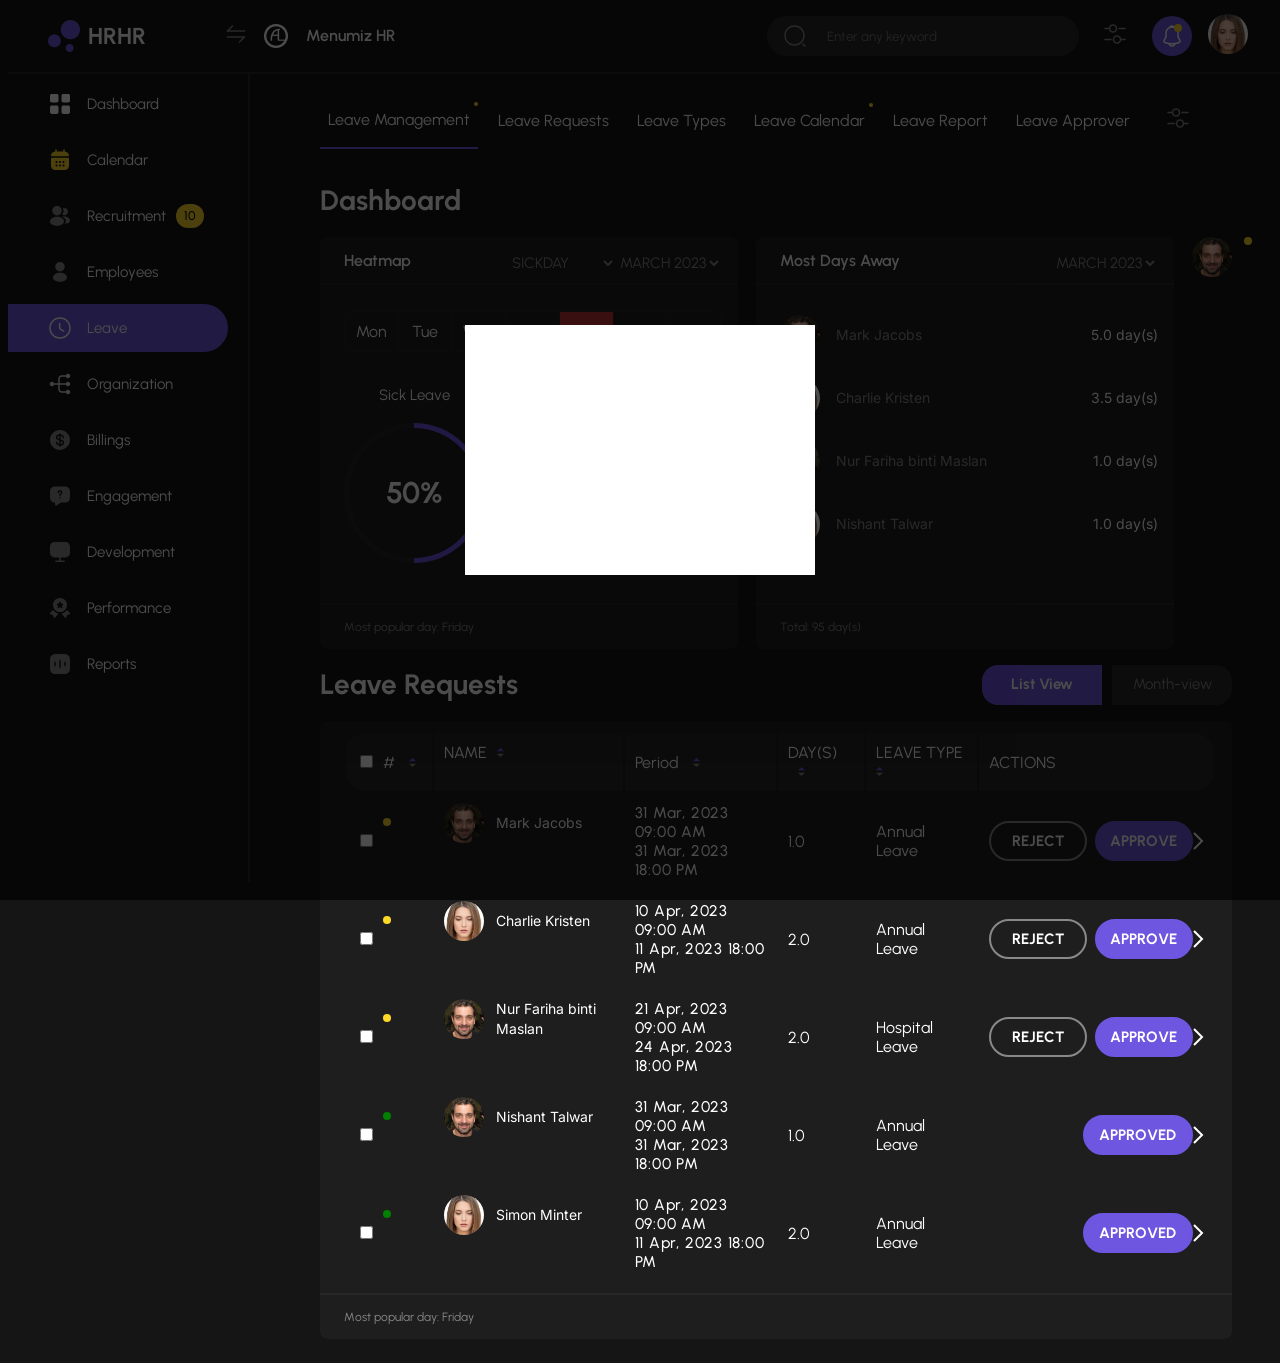
==== index.html @ 95344579 "modal overlay with content box created" ====
<!DOCTYPE html>
<html lang="en">
  <head>
    <meta charset="UTF-8" />
    <meta http-equiv="X-UA-Compatible" content="IE=edge" />
    <meta name="viewport" content="width=device-width, initial-scale=1.0" />
    <link rel="stylesheet" href="assets/css/style.css" />
    <link rel="preconnect" href="https://fonts.googleapis.com" />
    <link rel="preconnect" href="https://fonts.gstatic.com" crossorigin />
    <link
      href="https://fonts.googleapis.com/css2?family=Urbanist:ital,wght@0,100..900;1,100..900&display=swap"
      rel="stylesheet"
    />
    <link
      href="https://fonts.googleapis.com/css2?family=Inter:ital,opsz,wght@0,14..32,100..900;1,14..32,100..900&display=swap"
      rel="stylesheet"
    />
    <title>Document</title>
  </head>
  <body>
    <div class="top-bar">
      <div class="logo-wrapper">
        <div class="logo-box">
          <img src="/assets/img/Logo.png" />
          <p><strong>HRHR</strong></p>
        </div>
        <div>
          <img src="/assets/img/DrawerToggleIcon.svg" />
        </div>
      </div>
      <div class="top-bar-content">
        <div class="title-component">
          <img src="/assets/img/Union.png" />
          <p>Menumiz HR</p>
        </div>
        <div class="actions-component">
          <div class="search-bar-component">
            <img src="/assets/img/SearchNormal.svg" />
            <input type="search" placeholder="Enter any keyword" />
          </div>
          <div class="filter-icon-component">
            <img src="/assets/img/FilterIcon.png" />
          </div>
          <div class="notification-icon-component" id="notificationButton">
            <span class="unread-notification-indication-light"></span>
            <img src="/assets/img/NotificationIcon.svg" />
          </div>
          <div class="account-action-component">
            <img src="/assets/img/User1Avatar.svg" />
          </div>
        </div>
      </div>
    </div>
    <div class="page-content">
      <nav class="nav-bar">
        <ul class="nav-list">
          <li class="normal-list-item">
            <img src="/assets/img/nav-icons/DashboardIcon-Active.svg" />
            <label>Dashboard</label>
          </li>
          <li class="normal-list-item">
            <img src="/assets/img/nav-icons/CalendarIcon-Yellow.svg" />
            <label>Calendar</label>
          </li>
          <li class="normal-list-item">
            <img src="/assets/img/nav-icons/RecruitmentIcon.svg" />
            <label>Recruitment</label>
            <span class="notify-value">10</span>
          </li>
          <li class="normal-list-item">
            <img src="/assets/img/nav-icons/EmployeesIcon.svg" />
            <label>Employees</label>
          </li>
          <li class="normal-list-item leave-item">
            <img src="/assets/img/nav-icons/LeaveIcon.svg" />
            <label>Leave</label>
          </li>
          <li class="normal-list-item">
            <img src="/assets/img/nav-icons/OrganizationIcon.svg" />
            <label>Organization</label>
          </li>
          <li class="normal-list-item">
            <img src="/assets/img/nav-icons/BillingsIcon.svg" />
            <label>Billings</label>
          </li>
          <li class="normal-list-item">
            <img src="/assets/img/nav-icons/EngagementIcon.svg" />
            <label>Engagement</label>
          </li>
          <li class="normal-list-item">
            <img src="/assets/img/nav-icons/DevelopmentIcon.svg" />
            <label>Development</label>
          </li>
          <li class="normal-list-item">
            <img src="/assets/img/nav-icons/PerformanceIcon.svg" />
            <label>Performance</label>
          </li>
          <li class="normal-list-item">
            <img src="/assets/img/nav-icons/ReportsIcon.svg" />
            <label>Reports</label>
          </li>
        </ul>
      </nav>
      <main class="main-content">
        <div class="tabs-row">
          <ul class="tabs-list">
            <li class="tabs-list-item active unread">
              <label> Leave Management</label>
            </li>
            <li class="tabs-list-item">
              <label> Leave Requests</label>
            </li>
            <li class="tabs-list-item">
              <label> Leave Types</label>
            </li>
            <li class="tabs-list-item unread">
              <label> Leave Calendar</label>
            </li>
            <li class="tabs-list-item">
              <label> Leave Report</label>
            </li>
            <li class="tabs-list-item">
              <label> Leave Approver</label>
            </li>
            <li class="tabs-list-item">
              <img src="/assets/img/FilterIcon.png" />
            </li>
          </ul>
        </div>
        <div class="dashboard-component">
          <h1 class="component-title">Dashboard</h1>
          <div class="component-row">
            <div class="heatmap-component">
              <div class="header-row">
                <p class="component-title">Heatmap</p>
                <div class="drodowns-component">
                  <select>
                    <option>SICKDAY</option>
                    <option>BIRTHDAY</option>
                    <option>FAMILYFUNCTION</option>
                    <option>MATERNITY</option>
                  </select>
                  <select>
                    <option>MARCH 2023</option>
                    <option>APRIL 2023</option>
                    <option>MAY 2023</option>
                    <option>JUNE 2023</option>
                  </select>
                </div>
              </div>
              <div class="week-days-row">
                <ul class="days-list" id="daysList">
                  <li class="day-list-item">Mon</li>
                  <li class="day-list-item">Tue</li>
                  <li class="day-list-item">Wed</li>
                  <li class="day-list-item">Thu</li>
                  <li class="day-list-item active-day">Fri</li>
                  <li class="day-list-item">Sat</li>
                  <li class="day-list-item">Sun</li>
                </ul>
              </div>
              <div class="data-row">
                <div class="data-indicator-wrapper">
                  <p class="indicator-name">Sick Leave</p>
                  <div
                    class="circular-progress"
                    data-inner-circle-color="#1E1E1E"
                    data-percentage="50"
                    data-progress-color="#6E56E0"
                    data-bg-color="#272727"
                  >
                    <div class="inner-circle"></div>
                    <p class="percentage">0%</p>
                  </div>
                </div>
                <div class="data-indicator-wrapper">
                  <p class="indicator-name">Annual Leave</p>
                  <div
                    class="circular-progress"
                    data-inner-circle-color="#1E1E1E"
                    data-percentage="30"
                    data-progress-color="#6E56E0"
                    data-bg-color="#272727"
                  >
                    <div class="inner-circle"></div>
                    <p class="percentage">0%</p>
                  </div>
                </div>
                <div class="data-indicator-wrapper">
                  <p class="indicator-name">Emergency Leave</p>
                  <div
                    class="circular-progress"
                    data-inner-circle-color="#1E1E1E"
                    data-percentage="20"
                    data-progress-color="#6E56E0"
                    data-bg-color="#272727"
                  >
                    <div class="inner-circle"></div>
                    <p class="percentage">0%</p>
                  </div>
                </div>
              </div>
              <div class="component-footer">
                <p>Most popular day: Friday</p>
              </div>
            </div>
            <div class="most-day-away-component">
              <div class="header-row">
                <p class="component-title">Most Days Away</p>
                <div class="drodowns-component">
                  <select>
                    <option>MARCH 2023</option>
                    <option>APRIL 2023</option>
                    <option>MAY 2023</option>
                    <option>JUNE 2023</option>
                  </select>
                </div>
              </div>
              <div class="data-component">
                <ul class="most-day-away-list">
                  <li class="most-day-away-list-item">
                    <div class="user-name-pic">
                      <img src="/assets/img/User2Avatar.png" />
                      <p class="user-name">Mark Jacobs</p>
                    </div>
                    <p class="away-days-info">5.0 day(s)</p>
                  </li>
                  <li class="most-day-away-list-item">
                    <div class="user-name-pic">
                      <img src="/assets/img/User1Avatar.svg" />
                      <p class="user-name">Charlie Kristen</p>
                    </div>
                    <p class="away-days-info">3.5 day(s)</p>
                  </li>
                  <li class="most-day-away-list-item">
                    <div class="user-name-pic">
                      <img src="/assets/img/User3Avatar.png" />
                      <p class="user-name">Nur Fariha binti Maslan</p>
                    </div>
                    <p class="away-days-info">1.0 day(s)</p>
                  </li>
                  <li class="most-day-away-list-item">
                    <div class="user-name-pic">
                      <img src="/assets/img/User1Avatar.svg" />
                      <p class="user-name">Nishant Talwar</p>
                    </div>
                    <p class="away-days-info">1.0 day(s)</p>
                  </li>
                </ul>
              </div>
              <div class="component-footer">
                <p>Total: 95 day(s)</p>
              </div>
            </div>
            <div class="avatar-component">
              <img src="/assets/img/User2Avatar.png" />
            </div>
          </div>
        </div>
        <div class="leave-requests-component">
          <div class="component-title-row">
            <h1 class="component-title">Leave Requests</h1>
            <div class="request-view-type-buttons-component">
              <button id="listViewBtn" class="list-view active">
                List View
              </button>
              <button id="monthViewBtn" class="month-view">Month-view</button>
            </div>
          </div>
          <div class="component-row">
            <div class="heatmap-component">
              <div class="data-row">
                <table id="leaveRequestsTable" class="leave-requests-table">
                  <thead class="table-head">
                    <tr class="table-head-row">
                      <td class="table-col check-col">
                        <input type="checkbox" />#
                        <span class="sort-icon">
                          <img src="/assets/img/SortIcon.svg" />
                        </span>
                      </td>
                      <td class="table-col name-col">
                        NAME
                        <span class="sort-icon">
                          <img src="/assets/img/SortIcon.svg" />
                        </span>
                      </td>
                      <td class="table-col period-col">
                        Period
                        <span class="sort-icon">
                          <img src="/assets/img/SortIcon.svg" />
                        </span>
                      </td>
                      <td class="table-col days-col">
                        DAY(S)
                        <span class="sort-icon">
                          <img src="/assets/img/SortIcon.svg" />
                        </span>
                      </td>
                      <td class="table-col leave-col">
                        LEAVE TYPE
                        <span class="sort-icon">
                          <img src="/assets/img/SortIcon.svg" />
                        </span>
                      </td>
                      <td class="table-col actions-col">ACTIONS</td>
                    </tr>
                  </thead>
                  <tbody></tbody>
                  <tbody id="leaveRequestTableBody"></tbody>
                </table>
              </div>
              <div class="component-footer">
                <p>Most popular day: Friday</p>
              </div>
            </div>
          </div>
        </div>
        <div
          style="display: none"
          id="notificationsComponent"
          class="notifications-component"
        >
          <div class="notify-header">
            <h2>Notifications</h2>
            <div class="mark-all-box">
              <label>Mark all as read</label>
              <img src="/assets/img/CheckMark.svg" />
            </div>
          </div>
          <ul class="notifications-list">
            <li class="notifications-list-item">
              <div class="notification-user-avatar active">
                <img src="/assets/img/User2Avatar.png" />
              </div>
              <div class="notifications-content-component">
                <p class="notification-message">
                  <strong class="user-name">Mark Jacobs</strong>has applied for
                  leave and is currently awaiting approval.
                </p>

                <label class="notification-time">Today at 09:42 AM</label>
              </div>
            </li>
            <li class="notifications-list-item">
              <div class="notification-user-avatar active">
                <img src="/assets/img/User3Avatar.png" />
              </div>
              <div class="notifications-content-component">
                <p class="notification-message">
                  <strong class="user-name">Mark Jacobs</strong>has applied for
                  leave and is currently awaiting approval.
                </p>

                <label class="notification-time">Today at 09:42 AM</label>
              </div>
            </li>
            <li class="notifications-list-item">
              <div class="notification-user-avatar active">
                <img src="/assets/img/User1Avatar.svg" />
              </div>
              <div class="notifications-content-component">
                <p class="notification-message">
                  <strong class="user-name">Mark Jacobs</strong>has applied for
                  leave and is currently awaiting approval.
                </p>

                <label class="notification-time">Today at 09:42 AM</label>
              </div>
            </li>
            <li class="notifications-list-item">
              <div class="notification-user-avatar">
                <img src="/assets/img/User2Avatar.png" />
              </div>
              <div class="notifications-content-component">
                <p class="notification-message">
                  <strong class="user-name">Mark Jacobs</strong>has applied for
                  leave and is currently awaiting approval.
                </p>

                <label class="notification-time">Today at 09:42 AM</label>
              </div>
            </li>
            <li class="notifications-list-item">
              <div class="notification-user-avatar">
                <img src="/assets/img/User3Avatar.png" />
              </div>
              <div class="notifications-content-component">
                <p class="notification-message">
                  <strong class="user-name">Mark Jacobs</strong>has applied for
                  leave and is currently awaiting approval.
                </p>

                <label class="notification-time">Today at 09:42 AM</label>
              </div>
            </li>
            <li class="notifications-list-item">
              <div class="notification-user-avatar">
                <img src="/assets/img/User1Avatar.svg" />
              </div>
              <div class="notifications-content-component">
                <p class="notification-message">
                  <strong class="user-name">Mark Jacobs</strong>has applied for
                  leave and is currently awaiting approval.
                </p>

                <label class="notification-time">Today at 09:42 AM</label>
              </div>
            </li>
          </ul>
        </div>
        <div
          id="leaveDetailsComponent"
          style="display: none"
          class="leave-deatils-component"
        >
          <div class="leave-details-header">
            <h2>Leave Details</h2>
            <img id="leaveDetailCloseIcon" src="/assets/img/CloseIcon.png" />
          </div>
          <div class="user-details-card">
            <div class="user-details-component">
              <img src="/assets/img/User3Avatar.png" />
              <div class="user-info-component">
                <div class="user-info-row">
                  <label class="info-key">NAME</label>
                  <label class="info-value" id="userName"
                    >Nur Fariha binti Maslan</label
                  >
                </div>
                <div class="user-info-row">
                  <label class="info-key">LEAVE TYPE</label>
                  <label class="info-value" id="leaveType"
                    >Hospital Leave</label
                  >
                </div>
                <div class="user-info-row">
                  <label class="info-key">START DATE</label>
                  <label class="info-value" id="startDate"
                    >21 Apr, 2023 09:00 AM</label
                  >
                </div>
                <div class="user-info-row">
                  <label class="info-key">END DATE</label>
                  <label class="info-value" id="endDate"
                    >24 Apr, 2023 18:00 PM</label
                  >
                </div>
                <div class="user-info-row">
                  <label class="info-key">ATTACHMENT</label>
                  <label class="info-value attachment-value" id="attechment">
                    <img src="/assets/img/AttachmentIcon.svg" />
                    Medical Certificate
                  </label>
                </div>
                <div class="user-info-row">
                  <label class="info-key">REASON</label>
                  <label class="info-value" id="reason">Out of sorts</label>
                </div>
              </div>
            </div>
            <div class="leave-days-info-component">
              <p class="leave-start-end-date">03 March 2023 - 06 march 2023</p>
              <div class="leave-hours-and-table-controller-row">
                <p class="total-hours-text">TOTAL HOURS: 16</p>
                <span
                  class="table-visibility-controller"
                  id="toggleTableButton"
                >
                  <label id="toggleTableLabel" class="toggle-table-label"
                    >Expand</label
                  >
                  <img src="/assets/img/DownIcon.svg" />
                </span>
              </div>
            </div>
            <div
              id="leaveDaysTableComponent"
              class="leave-days-table-component"
              style="max-height: 100px"
            >
              <table class="leave-days-table">
                <thead>
                  <tr class="table-head">
                    <td class="first-col">
                      <label>Start Date</label>
                      <img src="/assets/img/SortIcon.svg" />
                    </td>
                    <td>
                      <label>DAY(S)</label>
                    </td>
                    <td class="last-col">
                      <label>HOURS</label>
                    </td>
                  </tr>
                </thead>
                <tbody>
                  <tr class="table-body-row">
                    <td>
                      <label>21 Apr 2023</label>
                    </td>
                    <td>
                      <label>Friday</label>
                    </td>
                    <td>
                      <label>8</label>
                    </td>
                  </tr>
                  <tr class="table-off-days-body-row">
                    <td>
                      <label>21 Apr 2023</label>
                    </td>
                    <td>
                      <label>Friday</label>
                    </td>
                    <td>
                      <label>8</label>
                    </td>
                  </tr>
                  <tr class="table-off-days-body-row">
                    <td>
                      <label>21 Apr 2023</label>
                    </td>
                    <td>
                      <label>Friday</label>
                    </td>
                    <td>
                      <label>8</label>
                    </td>
                  </tr>
                  <tr class="table-body-row">
                    <td>
                      <label>21 Apr 2023</label>
                    </td>
                    <td>
                      <label>Friday</label>
                    </td>
                    <td>
                      <label>8</label>
                    </td>
                  </tr>
                </tbody>
              </table>
            </div>
          </div>
          <div class="approval-level-header">
            <h2>Approval Level</h2>
          </div>
          <div class="approval-level-card">
            <div class="approval-level-1-row">
              <span class="approval-indicator approval-pending"></span>
              <img src="/assets/img/User1Avatar.svg" class="approver-avatar" />
              <div class="approver-info-component">
                <div class="approver-info-row">
                  <label class="approver-info-key">NAME</label>
                  <label class="approver-info-value">Simon Minter</label>
                </div>
                <div class="approver-info-row">
                  <label class="approver-info-key">DESIGNATION</label>
                  <label class="approver-info-value">Human Resources</label>
                </div>
                <div class="approver-info-row">
                  <label class="approver-info-key">STATUS</label>
                  <label class="approver-info-value pending">
                    Pending Approvel
                  </label>
                </div>
              </div>
              <span class="timeline-connect-line"></span>
            </div>
            <div class="approval-level-2-row">
              <span class="approval-indicator approval-pending"></span>
              <img src="/assets/img/User2Avatar.png" class="approver-avatar" />
              <div class="approver-info-component">
                <div class="approver-info-row">
                  <label class="approver-info-key">NAME</label>
                  <label class="approver-info-value">Simon Minter</label>
                </div>
                <div class="approver-info-row">
                  <label class="approver-info-key">DESIGNATION</label>
                  <label class="approver-info-value">Human Resources</label>
                </div>
                <div class="approver-info-row">
                  <label class="approver-info-key">STATUS</label>
                  <label class="approver-info-value pending">
                    Pending Approvel
                  </label>
                </div>
              </div>
              <span class="timeline-connect-line"></span>
            </div>
            <div class="approval-level-3-row">
              <span class="approval-indicator approval-approved"></span>
              <img src="/assets/img/User3Avatar.png" class="approver-avatar" />
              <div class="approver-info-component">
                <div class="approver-info-row">
                  <label class="approver-info-key">NAME</label>
                  <label class="approver-info-value">Simon Minter</label>
                </div>
                <div class="approver-info-row">
                  <label class="approver-info-key">DESIGNATION</label>
                  <label class="approver-info-value">Human Resources</label>
                </div>
                <div class="approver-info-row">
                  <label class="approver-info-key">STATUS</label>
                  <label class="approver-info-value">
                    03 Mar 2023, 17:30 AM
                  </label>
                </div>
              </div>
            </div>
          </div>
          <div class="approval-level-header">
            <h2>Comments</h2>
          </div>
          <div class="comments-box-card">
            <textarea rows="5" class="comments-box"></textarea>
          </div>
          <div class="leave-request-actions-row">
            <botton class="action-button reject" id="rejectLeaveRequest"
              >REJECT</botton
            >
            <botton class="action-button approve" id="approveLeaveRequest"
              >APPROVE</botton
            >
          </div>
        </div>
      </main>
    </div>
    <div
      id="approveToastNotification"
      style="display: none"
      class="approve-toast-notification"
    >
      <div class="notification-header">
        <div class="progress-bar">
          <div class="progress"></div>
        </div>
        <div class="toast-title">
          <p>Notification</p>
          <span id="closeNotification" class="close-notification-span">
            <label>Just Now</label>
            <img id="closeNotification" src="/assets/img/CloseIcon.png" />
          </span>
        </div>
      </div>
      <div class="notification-body">
        <p class="notification-message" id="notificationMessage"></p>
      </div>
    </div>
    <div class="modal-overlay">
      <div class="modal-content"></div>
    </div>
    <script type="text/javascript" src="/assets/js/main.js"></script>
  </body>
</html>
---- assets/css/style.css ----
* {
  font-family: "Urbanist", sans-serif;
  font-optical-sizing: auto;
}

/*--------------------------------------------Topbar--------------------------------------------*/
body {
  background-color: #151515;
}

.top-bar {
  top: 0;
  display: flex;
  color: #fff;
  padding: 0 40px;
  border-bottom: solid 2px #272727;
  background-color: #151515;
  z-index: 1;
  position: fixed;
  width: calc(100% - 80px);
  top: 0;
}
.top-bar .logo-wrapper {
  padding: 20px 16px 20px 0;
  width: 200px;
  display: flex;
  align-items: center;
  justify-content: space-between;
}
.top-bar .logo-wrapper .logo-box {
  display: flex;
  align-items: center;
}
.top-bar .logo-wrapper .logo-box p {
  font-size: 23px;
  font-weight: 900;
  margin-left: 8px;
  margin-bottom: 0;
  margin-top: 0;
}
.top-bar .top-bar-content {
  display: flex;
  justify-content: space-between;
  align-items: center;
  flex: 1;
}
.top-bar .top-bar-content .title-component {
  display: flex;
  align-items: center;
}
.top-bar .top-bar-content .title-component img {
  margin-right: 18px;
}
.top-bar .top-bar-content .title-component p {
  color: #FFF;
  font-family: Urbanist;
  font-size: 16px;
  font-style: normal;
  font-weight: 600;
  line-height: 140%;
}
.top-bar .top-bar-content .actions-component {
  display: flex;
  align-items: center;
}
.top-bar .top-bar-content .actions-component .search-bar-component {
  display: flex;
  align-items: center;
  background: #272727;
  border-radius: 28px;
  padding: 8px 16px;
  width: 280px;
}
.top-bar .top-bar-content .actions-component .search-bar-component input[type=search] {
  background: transparent;
  border: none;
  margin-left: 18px;
  width: 100%;
}
.top-bar .top-bar-content .actions-component .search-bar-component input[type=search]:focus {
  outline: none;
}
.top-bar .top-bar-content .actions-component .filter-icon-component {
  margin: 0 16px;
}
.top-bar .top-bar-content .actions-component .notification-icon-component {
  cursor: pointer;
  background: #6E56E0;
  width: 40px;
  height: 40px;
  border-radius: 50%;
  display: flex;
  justify-content: center;
  align-items: center;
  position: relative;
}
.top-bar .top-bar-content .actions-component .notification-icon-component img {
  width: 24px;
  height: 24px;
  background: #6E56E0;
}
.top-bar .top-bar-content .actions-component .notification-icon-component .unread-notification-indication-light {
  width: 8px;
  height: 8px;
  border-radius: 50%;
  background-color: #FFD928;
  position: absolute;
  top: 8px;
  right: 10px;
}
.top-bar .top-bar-content .actions-component .account-action-component {
  margin: 0 0 0 16px;
}

.page-content {
  display: flex;
}
.page-content .nav-bar {
  width: 240px;
  border-right: solid 2px #272727;
  min-height: calc(100vh - 89.52px);
  position: fixed;
  top: 72px;
}
.page-content .nav-bar .nav-list {
  list-style: none;
  color: #fff;
  padding: 0;
  margin-top: 0;
  padding-right: 40px;
}
.page-content .nav-bar .nav-list .normal-list-item {
  padding: 12px 0 12px 40px;
  display: flex;
  align-items: center;
  width: 180px;
  margin-top: 8px;
}
.page-content .nav-bar .nav-list .normal-list-item label {
  font-family: Urbanist;
  font-size: 15px;
  font-style: normal;
  font-weight: 400;
  line-height: 100%; /* 15px */
  margin-left: 15px;
}
.page-content .nav-bar .nav-list .normal-list-item .notify-value {
  margin-left: 10px;
  background: #FFD928;
  color: #000000;
  font-family: Urbanist;
  font-size: 12.616px;
  font-style: normal;
  font-weight: 500;
  line-height: 100%;
  width: 28px;
  height: 24px;
  border-radius: 29px;
  display: flex;
  justify-content: center;
  align-items: center;
}
.page-content .nav-bar .nav-list .leave-item {
  background-color: #6E56E0 !important;
  border-top-right-radius: 40px;
  border-bottom-right-radius: 40px;
}
.page-content .nav-bar .nav-list .leave-item img, .page-content .nav-bar .nav-list .leave-item label {
  background-color: #6E56E0 !important;
}
.page-content .main-content {
  padding: 16px 40px;
  color: #fff;
  position: relative;
  width: calc(100vw - 272px);
  margin-left: 272px;
}
.page-content .main-content .tabs-row {
  display: flex;
  align-items: center;
  top: 74px;
  position: fixed;
  background: #151515;
  width: calc(100% - 342px);
  z-index: 1;
}
.page-content .main-content .tabs-row .tabs-list {
  display: flex;
  align-items: center;
  list-style: none;
  padding: 0px;
}
.page-content .main-content .tabs-row .tabs-list .tabs-list-item {
  margin-right: 12px;
  padding: 8px 8px 18px 8px;
  position: relative;
}
.page-content .main-content .tabs-row .tabs-list .unread::after {
  content: "";
  width: 4px;
  height: 4px;
  border-radius: 50%;
  background-color: #FFD928;
  position: absolute;
  top: 0px;
  right: 0px;
}
.page-content .main-content .tabs-row .tabs-list .active {
  border-bottom: solid 2px #6E56E0 !important;
}
.page-content .main-content .dashboard-component {
  display: flex;
  flex-direction: column;
  margin-top: 140px;
}
.page-content .main-content .dashboard-component .component-title {
  color: #FFF;
  font-family: Urbanist;
  font-size: 28px;
  font-style: normal;
  font-weight: 700;
  line-height: 125%;
}
.page-content .main-content .dashboard-component .component-row {
  display: flex;
  align-items: flex-start;
  gap: 18px;
}
.page-content .main-content .dashboard-component .component-row .heatmap-component {
  background: #1E1E1E;
  flex: 1;
  border-radius: 8px;
  overflow: hidden;
}
.page-content .main-content .dashboard-component .component-row .heatmap-component .header-row {
  background: transparent;
  display: flex;
  justify-content: space-between;
  border-bottom: solid 2px #272727;
  padding: 16px 16px 10px 24px;
}
.page-content .main-content .dashboard-component .component-row .heatmap-component .header-row .component-title {
  color: #FFF;
  text-align: center;
  font-family: Urbanist;
  font-size: 16px;
  font-style: normal;
  font-weight: 600;
  line-height: 100%;
  margin: 0px;
}
.page-content .main-content .dashboard-component .component-row .heatmap-component .header-row .drodowns-component {
  display: flex;
  align-items: center;
}
.page-content .main-content .dashboard-component .component-row .heatmap-component .header-row .drodowns-component select {
  background-color: transparent;
  border: none;
  color: #898989;
  text-align: center;
  font-family: Urbanist;
  font-size: 15px;
  font-style: normal;
  font-weight: 400;
  line-height: 100%; /* 15px */
  text-transform: uppercase;
}
.page-content .main-content .dashboard-component .component-row .heatmap-component .header-row .drodowns-component select:active {
  outline: none;
}
.page-content .main-content .dashboard-component .component-row .heatmap-component .week-days-row {
  padding: 10px 16px 10px 24px;
  overflow: hidden;
}
.page-content .main-content .dashboard-component .component-row .heatmap-component .week-days-row .days-list {
  display: flex;
  list-style: none;
  border: solid 1px #272727;
  border-radius: 8px;
  overflow: hidden;
  padding: 0px;
}
.page-content .main-content .dashboard-component .component-row .heatmap-component .week-days-row .days-list .day-list-item {
  flex: 1;
  border-right: solid 1px #272727;
  padding: 10px;
  text-align: center;
  cursor: pointer;
}
.page-content .main-content .dashboard-component .component-row .heatmap-component .week-days-row .days-list .active-day {
  background: #C33535;
}
.page-content .main-content .dashboard-component .component-row .heatmap-component .data-row {
  display: flex;
  justify-content: space-between;
  padding: 10px 16px 10px 24px;
  min-height: 205px;
}
.page-content .main-content .dashboard-component .component-row .heatmap-component .data-row .data-indicator-wrapper {
  display: flex;
  flex-direction: column;
  align-items: center;
  gap: 20px;
}
.page-content .main-content .dashboard-component .component-row .heatmap-component .data-row .data-indicator-wrapper .indicator-name {
  margin: 0px;
  color: #FFF;
  text-align: center;
  font-family: Urbanist;
  font-size: 15px;
  font-style: normal;
  font-weight: 400;
  line-height: 100%; /* 15px */
  text-transform: capitalize;
}
.page-content .main-content .dashboard-component .component-row .heatmap-component .data-row .data-indicator-wrapper .circular-progress {
  width: 140px;
  height: 140px;
  border-radius: 50%;
  display: flex;
  justify-content: center;
  align-items: center;
}
.page-content .main-content .dashboard-component .component-row .heatmap-component .data-row .data-indicator-wrapper .circular-progress .inner-circle {
  position: absolute;
  width: 130px;
  height: 130px;
  border-radius: 50%;
}
.page-content .main-content .dashboard-component .component-row .heatmap-component .data-row .data-indicator-wrapper .circular-progress .percentage {
  position: relative;
  color: #FFF !important;
  text-align: center;
  font-family: Urbanist !important;
  font-size: 30px;
  font-style: normal;
  font-weight: 700;
  line-height: 100%; /* 30px */
  text-transform: capitalize;
}
.page-content .main-content .dashboard-component .component-row .heatmap-component .component-footer {
  padding: 16px 16px 16px 24px;
  border-top: solid 2px #272727;
}
.page-content .main-content .dashboard-component .component-row .heatmap-component .component-footer p {
  margin: 0;
  color: #898989;
  text-align: center;
  font-family: Urbanist;
  font-size: 12px;
  font-style: normal;
  font-weight: 400;
  line-height: 100%; /* 12px */
  text-align: left;
}
.page-content .main-content .dashboard-component .component-row .most-day-away-component {
  background: #1E1E1E;
  flex: 1;
  border-radius: 8px;
  overflow: hidden;
}
.page-content .main-content .dashboard-component .component-row .most-day-away-component .header-row {
  background: transparent;
  display: flex;
  justify-content: space-between;
  border-bottom: solid 2px #272727;
  padding: 16px 16px 10px 24px;
}
.page-content .main-content .dashboard-component .component-row .most-day-away-component .header-row .component-title {
  color: #FFF;
  text-align: center;
  font-family: Urbanist;
  font-size: 16px;
  font-style: normal;
  font-weight: 600;
  line-height: 100%;
  margin: 0px;
}
.page-content .main-content .dashboard-component .component-row .most-day-away-component .header-row .drodowns-component {
  display: flex;
  align-items: center;
}
.page-content .main-content .dashboard-component .component-row .most-day-away-component .header-row .drodowns-component select {
  background-color: transparent;
  border: none;
  color: #898989;
  text-align: center;
  font-family: Urbanist;
  font-size: 15px;
  font-style: normal;
  font-weight: 400;
  line-height: 100%; /* 15px */
  text-transform: uppercase;
}
.page-content .main-content .dashboard-component .component-row .most-day-away-component .header-row .drodowns-component select:active {
  outline: none;
}
.page-content .main-content .dashboard-component .component-row .most-day-away-component .data-component {
  min-height: 298px;
  padding: 10px 16px 10px 24px;
}
.page-content .main-content .dashboard-component .component-row .most-day-away-component .data-component .most-day-away-list {
  list-style: none;
  padding: 0px;
}
.page-content .main-content .dashboard-component .component-row .most-day-away-component .data-component .most-day-away-list .most-day-away-list-item {
  display: flex;
  justify-content: space-between;
  margin-bottom: 15px;
}
.page-content .main-content .dashboard-component .component-row .most-day-away-component .data-component .most-day-away-list .most-day-away-list-item .user-name-pic {
  display: flex;
  align-items: center;
  gap: 16px;
}
.page-content .main-content .dashboard-component .component-row .most-day-away-component .data-component .most-day-away-list .most-day-away-list-item .user-name-pic .user-name {
  margin: 0px;
  overflow: hidden;
  color: #898989;
  text-overflow: ellipsis;
  white-space: nowrap;
  font-family: Inter;
  font-size: 14px;
  font-style: normal;
  font-weight: 400;
  line-height: 20px; /* 142.857% */
}
.page-content .main-content .dashboard-component .component-row .most-day-away-component .data-component .most-day-away-list .most-day-away-list-item .away-days-info {
  color: #FFF;
  font-family: Inter;
  font-size: 14px;
  font-style: normal;
  font-weight: 400;
  line-height: 20px; /* 142.857% */
}
.page-content .main-content .dashboard-component .component-row .most-day-away-component .component-footer {
  padding: 16px 16px 16px 24px;
  border-top: solid 2px #272727;
}
.page-content .main-content .dashboard-component .component-row .most-day-away-component .component-footer p {
  margin: 0;
  color: #898989;
  text-align: center;
  font-family: Urbanist;
  font-size: 12px;
  font-style: normal;
  font-weight: 400;
  line-height: 100%; /* 12px */
  text-align: left;
}
.page-content .main-content .dashboard-component .component-row .avatar-component {
  display: flex;
  justify-content: center;
  align-items: center;
  position: relative;
}
.page-content .main-content .dashboard-component .component-row .avatar-component::after {
  content: "";
  width: 8px;
  height: 8px;
  border-radius: 50%;
  background: #FFD928;
  position: absolute;
  top: 0px;
  right: -20px;
}
.page-content .main-content .leave-requests-component {
  display: flex;
  flex-direction: column;
}
.page-content .main-content .leave-requests-component .component-title-row {
  display: flex;
  justify-content: space-between;
}
.page-content .main-content .leave-requests-component .component-title-row .component-title {
  color: #FFF;
  font-family: Urbanist;
  font-size: 28px;
  font-style: normal;
  font-weight: 700;
  line-height: 125%;
}
.page-content .main-content .leave-requests-component .component-title-row .request-view-type-buttons-component {
  display: flex;
  align-items: center;
  gap: 10px;
}
.page-content .main-content .leave-requests-component .component-title-row .request-view-type-buttons-component .list-view, .page-content .main-content .leave-requests-component .component-title-row .request-view-type-buttons-component .month-view {
  cursor: pointer;
  border: none;
  color: #898989;
  font-family: Urbanist;
  font-size: 15px;
  font-style: normal;
  font-weight: 400;
  line-height: 140%; /* 21px */
  background: #272727;
  width: 120px;
  height: 40px;
  display: flex;
  justify-content: center;
  align-items: center;
}
.page-content .main-content .leave-requests-component .component-title-row .request-view-type-buttons-component .list-view {
  border-top-left-radius: 16px;
  border-bottom-left-radius: 16px;
}
.page-content .main-content .leave-requests-component .component-title-row .request-view-type-buttons-component .month-view {
  border-top-right-radius: 16px;
  border-bottom-right-radius: 16px;
}
.page-content .main-content .leave-requests-component .component-title-row .request-view-type-buttons-component .active {
  color: #FFF !important;
  font-weight: 700 !important;
  background: #6E56E0 !important;
}
.page-content .main-content .leave-requests-component .component-row {
  display: flex;
  align-items: flex-start;
  gap: 18px;
}
.page-content .main-content .leave-requests-component .component-row .heatmap-component {
  background: #1E1E1E;
  flex: 1;
  border-radius: 8px;
  overflow: hidden;
}
.page-content .main-content .leave-requests-component .component-row .heatmap-component .header-row {
  background: transparent;
  display: flex;
  justify-content: space-between;
  border-bottom: solid 2px #272727;
  padding: 16px 16px 10px 24px;
}
.page-content .main-content .leave-requests-component .component-row .heatmap-component .header-row .component-title {
  color: #FFF;
  text-align: center;
  font-family: Urbanist;
  font-size: 16px;
  font-style: normal;
  font-weight: 600;
  line-height: 100%;
  margin: 0px;
}
.page-content .main-content .leave-requests-component .component-row .heatmap-component .header-row .drodowns-component {
  display: flex;
  align-items: center;
}
.page-content .main-content .leave-requests-component .component-row .heatmap-component .header-row .drodowns-component select {
  background-color: transparent;
  border: none;
  color: #898989;
  text-align: center;
  font-family: Urbanist;
  font-size: 15px;
  font-style: normal;
  font-weight: 400;
  line-height: 100%; /* 15px */
  text-transform: uppercase;
}
.page-content .main-content .leave-requests-component .component-row .heatmap-component .header-row .drodowns-component select:active {
  outline: none;
}
.page-content .main-content .leave-requests-component .component-row .heatmap-component .week-days-row {
  padding: 10px 16px 10px 24px;
  overflow: hidden;
}
.page-content .main-content .leave-requests-component .component-row .heatmap-component .week-days-row .days-list {
  display: flex;
  list-style: none;
  border: solid 1px #272727;
  border-radius: 8px;
  overflow: hidden;
  padding: 0px;
}
.page-content .main-content .leave-requests-component .component-row .heatmap-component .week-days-row .days-list .day-list-item {
  flex: 1;
  border-right: solid 1px #272727;
  padding: 10px;
  text-align: center;
  cursor: pointer;
}
.page-content .main-content .leave-requests-component .component-row .heatmap-component .week-days-row .days-list .active-day {
  background: #C33535;
}
.page-content .main-content .leave-requests-component .component-row .heatmap-component .data-row {
  display: flex;
  justify-content: space-between;
  padding: 10px 16px 10px 24px;
}
.page-content .main-content .leave-requests-component .component-row .heatmap-component .data-row .leave-requests-table {
  min-width: 100%;
}
.page-content .main-content .leave-requests-component .component-row .heatmap-component .data-row .leave-requests-table .table-head-row {
  border-radius: 8px;
  background-color: #272727;
  padding: 12px 20px;
}
.page-content .main-content .leave-requests-component .component-row .heatmap-component .data-row .leave-requests-table .table-head-row td, .page-content .main-content .leave-requests-component .component-row .heatmap-component .data-row .leave-requests-table .table-body-row td {
  padding: 10px;
}
.page-content .main-content .leave-requests-component .component-row .heatmap-component .data-row .leave-requests-table .table-head-row td .sort-icon, .page-content .main-content .leave-requests-component .component-row .heatmap-component .data-row .leave-requests-table .table-body-row td .sort-icon {
  margin-left: 10px;
}
.page-content .main-content .leave-requests-component .component-row .heatmap-component .data-row .leave-requests-table .table-head-row .check-col, .page-content .main-content .leave-requests-component .component-row .heatmap-component .data-row .leave-requests-table .table-body-row .check-col {
  border-top-left-radius: 20px;
  border-bottom-left-radius: 20px;
  width: 10%;
}
.page-content .main-content .leave-requests-component .component-row .heatmap-component .data-row .leave-requests-table .table-head-row .check-col input[type=checkbox], .page-content .main-content .leave-requests-component .component-row .heatmap-component .data-row .leave-requests-table .table-body-row .check-col input[type=checkbox] {
  margin-right: 10px;
}
.page-content .main-content .leave-requests-component .component-row .heatmap-component .data-row .leave-requests-table .table-head-row .pending-request, .page-content .main-content .leave-requests-component .component-row .heatmap-component .data-row .leave-requests-table .table-head-row .approved-request, .page-content .main-content .leave-requests-component .component-row .heatmap-component .data-row .leave-requests-table .table-body-row .pending-request, .page-content .main-content .leave-requests-component .component-row .heatmap-component .data-row .leave-requests-table .table-body-row .approved-request {
  position: relative;
}
.page-content .main-content .leave-requests-component .component-row .heatmap-component .data-row .leave-requests-table .table-head-row .pending-request::after, .page-content .main-content .leave-requests-component .component-row .heatmap-component .data-row .leave-requests-table .table-body-row .pending-request::after {
  position: absolute;
  content: "";
  top: 25px;
  width: 8px;
  height: 8px;
  border-radius: 50%;
  background: #FFD928;
}
.page-content .main-content .leave-requests-component .component-row .heatmap-component .data-row .leave-requests-table .table-head-row .approved-request::after, .page-content .main-content .leave-requests-component .component-row .heatmap-component .data-row .leave-requests-table .table-body-row .approved-request::after {
  position: absolute;
  content: "";
  top: 25px;
  width: 8px;
  height: 8px;
  border-radius: 50%;
  background: green;
}
.page-content .main-content .leave-requests-component .component-row .heatmap-component .data-row .leave-requests-table .table-head-row .name-col, .page-content .main-content .leave-requests-component .component-row .heatmap-component .data-row .leave-requests-table .table-body-row .name-col {
  display: flex;
  align-items: center;
}
.page-content .main-content .leave-requests-component .component-row .heatmap-component .data-row .leave-requests-table .table-head-row .name-col .user-name, .page-content .main-content .leave-requests-component .component-row .heatmap-component .data-row .leave-requests-table .table-body-row .name-col .user-name {
  color: #FFF;
  font-family: Inter;
  font-size: 14px;
  font-style: normal;
  font-weight: 400;
  line-height: 20px;
  margin-left: 12px;
}
.page-content .main-content .leave-requests-component .component-row .heatmap-component .data-row .leave-requests-table .table-head-row .period-col .period-col-span, .page-content .main-content .leave-requests-component .component-row .heatmap-component .data-row .leave-requests-table .table-body-row .period-col .period-col-span {
  display: flex;
  flex-direction: column;
}
.page-content .main-content .leave-requests-component .component-row .heatmap-component .data-row .leave-requests-table .table-head-row .period-col .period-col-span label, .page-content .main-content .leave-requests-component .component-row .heatmap-component .data-row .leave-requests-table .table-body-row .period-col .period-col-span label {
  color: #FFF;
  font-family: Urbanist;
  font-size: 15.528px;
  font-style: normal;
  font-weight: 500;
  line-height: normal;
  letter-spacing: 0.776px;
}
.page-content .main-content .leave-requests-component .component-row .heatmap-component .data-row .leave-requests-table .table-head-row .actions-col, .page-content .main-content .leave-requests-component .component-row .heatmap-component .data-row .leave-requests-table .table-body-row .actions-col {
  border-top-right-radius: 20px;
  border-bottom-right-radius: 20px;
}
.page-content .main-content .leave-requests-component .component-row .heatmap-component .data-row .leave-requests-table .table-head-row .actions-col .actions-col-span, .page-content .main-content .leave-requests-component .component-row .heatmap-component .data-row .leave-requests-table .table-body-row .actions-col .actions-col-span {
  display: flex;
  align-items: center;
  justify-content: space-between;
}
.page-content .main-content .leave-requests-component .component-row .heatmap-component .data-row .leave-requests-table .table-head-row .actions-col .actions-col-span .buttons-span, .page-content .main-content .leave-requests-component .component-row .heatmap-component .data-row .leave-requests-table .table-body-row .actions-col .actions-col-span .buttons-span {
  display: flex;
  align-items: center;
}
.page-content .main-content .leave-requests-component .component-row .heatmap-component .data-row .leave-requests-table .table-head-row .actions-col .actions-col-span .buttons-span .reject, .page-content .main-content .leave-requests-component .component-row .heatmap-component .data-row .leave-requests-table .table-head-row .actions-col .actions-col-span .buttons-span .approve, .page-content .main-content .leave-requests-component .component-row .heatmap-component .data-row .leave-requests-table .table-body-row .actions-col .actions-col-span .buttons-span .reject, .page-content .main-content .leave-requests-component .component-row .heatmap-component .data-row .leave-requests-table .table-body-row .actions-col .actions-col-span .buttons-span .approve {
  cursor: pointer;
  width: 98px;
  height: 40px;
  border-radius: 20px;
}
.page-content .main-content .leave-requests-component .component-row .heatmap-component .data-row .leave-requests-table .table-head-row .actions-col .actions-col-span .buttons-span .reject, .page-content .main-content .leave-requests-component .component-row .heatmap-component .data-row .leave-requests-table .table-body-row .actions-col .actions-col-span .buttons-span .reject {
  border: solid 2px #898989;
  background-color: #1E1E1E;
  color: #FFF;
  font-family: Urbanist;
  font-size: 15px;
  font-style: normal;
  font-weight: 700;
  line-height: 140%; /* 21px */
  text-transform: uppercase;
}
.page-content .main-content .leave-requests-component .component-row .heatmap-component .data-row .leave-requests-table .table-head-row .actions-col .actions-col-span .buttons-span .approve, .page-content .main-content .leave-requests-component .component-row .heatmap-component .data-row .leave-requests-table .table-body-row .actions-col .actions-col-span .buttons-span .approve {
  border: solid 2px #6E56E0;
  background-color: #6E56E0;
  color: #FFF;
  font-family: Urbanist;
  font-size: 15px;
  font-style: normal;
  font-weight: 700;
  line-height: 140%; /* 21px */
  text-transform: uppercase;
  margin-left: 8px;
}
.page-content .main-content .leave-requests-component .component-row .heatmap-component .data-row .leave-requests-table .table-head-row .actions-col .actions-col-span .approved-buttons-span, .page-content .main-content .leave-requests-component .component-row .heatmap-component .data-row .leave-requests-table .table-body-row .actions-col .actions-col-span .approved-buttons-span {
  display: flex;
  align-items: center;
  justify-content: flex-end;
  min-width: 204px;
}
.page-content .main-content .leave-requests-component .component-row .heatmap-component .data-row .leave-requests-table .table-head-row .actions-col .actions-col-span .approved-buttons-span .approve, .page-content .main-content .leave-requests-component .component-row .heatmap-component .data-row .leave-requests-table .table-body-row .actions-col .actions-col-span .approved-buttons-span .approve {
  width: 110px;
  height: 40px;
  border-radius: 20px;
}
.page-content .main-content .leave-requests-component .component-row .heatmap-component .data-row .leave-requests-table .table-head-row .actions-col .actions-col-span .approved-buttons-span .approve, .page-content .main-content .leave-requests-component .component-row .heatmap-component .data-row .leave-requests-table .table-body-row .actions-col .actions-col-span .approved-buttons-span .approve {
  border: solid 2px #6E56E0;
  background-color: #6E56E0;
  color: #FFF;
  font-family: Urbanist;
  font-size: 15px;
  font-style: normal;
  font-weight: 700;
  line-height: 140%; /* 21px */
  text-transform: uppercase;
  margin-left: 8px;
}
.page-content .main-content .leave-requests-component .component-row .heatmap-component .component-footer {
  padding: 16px 16px 16px 24px;
  border-top: solid 2px #272727;
}
.page-content .main-content .leave-requests-component .component-row .heatmap-component .component-footer p {
  margin: 0;
  color: #898989;
  text-align: center;
  font-family: Urbanist;
  font-size: 12px;
  font-style: normal;
  font-weight: 400;
  line-height: 100%; /* 12px */
  text-align: left;
}
.page-content .main-content .leave-requests-component .component-row .most-day-away-component {
  background: #1E1E1E;
  flex: 1;
  border-radius: 8px;
  overflow: hidden;
}
.page-content .main-content .leave-requests-component .component-row .most-day-away-component .header-row {
  background: transparent;
  display: flex;
  justify-content: space-between;
  border-bottom: solid 2px #272727;
  padding: 16px 16px 10px 24px;
}
.page-content .main-content .leave-requests-component .component-row .most-day-away-component .header-row .component-title {
  color: #FFF;
  text-align: center;
  font-family: Urbanist;
  font-size: 16px;
  font-style: normal;
  font-weight: 600;
  line-height: 100%;
  margin: 0px;
}
.page-content .main-content .leave-requests-component .component-row .most-day-away-component .header-row .drodowns-component {
  display: flex;
  align-items: center;
}
.page-content .main-content .leave-requests-component .component-row .most-day-away-component .header-row .drodowns-component select {
  background-color: transparent;
  border: none;
  color: #898989;
  text-align: center;
  font-family: Urbanist;
  font-size: 15px;
  font-style: normal;
  font-weight: 400;
  line-height: 100%; /* 15px */
  text-transform: uppercase;
}
.page-content .main-content .leave-requests-component .component-row .most-day-away-component .header-row .drodowns-component select:active {
  outline: none;
}
.page-content .main-content .leave-requests-component .component-row .most-day-away-component .data-component {
  min-height: 298px;
  padding: 10px 16px 10px 24px;
}
.page-content .main-content .leave-requests-component .component-row .most-day-away-component .data-component .most-day-away-list {
  list-style: none;
  padding: 0px;
}
.page-content .main-content .leave-requests-component .component-row .most-day-away-component .data-component .most-day-away-list .most-day-away-list-item {
  display: flex;
  justify-content: space-between;
  margin-bottom: 15px;
}
.page-content .main-content .leave-requests-component .component-row .most-day-away-component .data-component .most-day-away-list .most-day-away-list-item .user-name-pic {
  display: flex;
  align-items: center;
  gap: 16px;
}
.page-content .main-content .leave-requests-component .component-row .most-day-away-component .data-component .most-day-away-list .most-day-away-list-item .user-name-pic .user-name {
  margin: 0px;
  overflow: hidden;
  color: #898989;
  text-overflow: ellipsis;
  white-space: nowrap;
  font-family: Inter;
  font-size: 14px;
  font-style: normal;
  font-weight: 400;
  line-height: 20px; /* 142.857% */
}
.page-content .main-content .leave-requests-component .component-row .most-day-away-component .data-component .most-day-away-list .most-day-away-list-item .away-days-info {
  color: #FFF;
  font-family: Inter;
  font-size: 14px;
  font-style: normal;
  font-weight: 400;
  line-height: 20px; /* 142.857% */
}
.page-content .main-content .leave-requests-component .component-row .most-day-away-component .component-footer {
  padding: 16px 16px 16px 24px;
  border-top: solid 2px #272727;
}
.page-content .main-content .leave-requests-component .component-row .most-day-away-component .component-footer p {
  margin: 0;
  color: #898989;
  text-align: center;
  font-family: Urbanist;
  font-size: 12px;
  font-style: normal;
  font-weight: 400;
  line-height: 100%; /* 12px */
  text-align: left;
}
.page-content .main-content .leave-requests-component .component-row .avatar-component {
  display: flex;
  justify-content: center;
  align-items: center;
  position: relative;
}
.page-content .main-content .leave-requests-component .component-row .avatar-component::after {
  content: "";
  width: 8px;
  height: 8px;
  border-radius: 50%;
  background: #FFD928;
  position: absolute;
  top: 0px;
  right: -20px;
}
.page-content .main-content .notifications-component {
  width: 464px;
  min-height: calc(100vh - 90px);
  padding: 0 24px 24px 24px;
  border-left: solid 2px #272727;
  position: fixed;
  z-index: 1;
  background-color: #151515;
  right: 0px;
  top: 70px;
}
.page-content .main-content .notifications-component .notify-header {
  display: flex;
  align-items: center;
  justify-content: space-between;
}
.page-content .main-content .notifications-component .notify-header .mark-all-box {
  display: flex;
  align-items: center;
}
.page-content .main-content .notifications-component .notify-header .mark-all-box label {
  color: rgba(255, 255, 255, 0.65);
  font-family: Inter !important;
  font-size: 14px;
  font-style: normal;
  font-weight: 400;
  line-height: 20px;
  margin-right: 4px;
}
.page-content .main-content .notifications-component .notifications-list {
  list-style: none;
  padding: 0px;
  overflow-y: auto;
  max-height: 80vh;
}
.page-content .main-content .notifications-component .notifications-list .notifications-list-item {
  background: #1E1E1E;
  display: flex;
  gap: 16px;
  margin-bottom: 8px;
  border-radius: 12px;
  padding: 16px;
}
.page-content .main-content .notifications-component .notifications-list .notifications-list-item .notification-user-avatar {
  min-width: 48px;
  position: relative;
  background: transparent;
  display: flex;
  justify-content: flex-end;
}
.page-content .main-content .notifications-component .notifications-list .notifications-list-item .notification-user-avatar img {
  width: 40px;
  height: 40px;
  position: relative;
  background: transparent;
}
.page-content .main-content .notifications-component .notifications-list .notifications-list-item .active::before {
  content: "";
  width: 8px;
  height: 8px;
  border-radius: 50%;
  background: #FFD928;
  position: absolute;
  top: 0px;
  left: 0px;
}
.page-content .main-content .notifications-component .notifications-list .notifications-list-item .notifications-content-component {
  display: flex;
  flex-direction: column;
  background-color: transparent;
  gap: 12px;
}
.page-content .main-content .notifications-component .notifications-list .notifications-list-item .notifications-content-component .notification-message {
  color: #FFF;
  font-family: Inter;
  font-size: 14px;
  font-style: normal;
  font-weight: 400;
  line-height: 20px;
  margin: 0px;
  background: transparent;
}
.page-content .main-content .notifications-component .notifications-list .notifications-list-item .notifications-content-component .notification-message .user-name {
  font-weight: 700;
  background: transparent;
  margin-right: 8px;
}
.page-content .main-content .notifications-component .notifications-list .notifications-list-item .notifications-content-component .notification-time {
  color: #ccc;
  font-family: Inter;
  font-size: 14px;
  font-style: normal;
  font-weight: 500;
  line-height: 20px;
  background: transparent;
}
.page-content .main-content .leave-deatils-component {
  width: 464px;
  height: calc(100vh - 90px);
  overflow: auto;
  padding: 0 24px 24px 24px;
  border-left: solid 2px #272727;
  position: fixed;
  z-index: 1;
  background-color: #151515;
  right: 0px;
  top: 74px;
}
.page-content .main-content .leave-deatils-component .leave-details-header, .page-content .main-content .leave-deatils-component .approval-level-header {
  display: flex;
  align-items: center;
  justify-content: space-between;
}
.page-content .main-content .leave-deatils-component .user-details-card {
  border: solid 2px #272727;
  border-radius: 12px;
  padding: 16px;
}
.page-content .main-content .leave-deatils-component .user-details-card .user-details-component {
  border-bottom: solid 2px #272727;
  display: flex;
  align-items: flex-start;
  padding-bottom: 15px;
}
.page-content .main-content .leave-deatils-component .user-details-card .user-details-component .user-info-component {
  margin-left: 16px;
}
.page-content .main-content .leave-deatils-component .user-details-card .user-details-component .user-info-component .user-info-row {
  display: flex;
  align-items: center;
}
.page-content .main-content .leave-deatils-component .user-details-card .user-details-component .user-info-component .user-info-row .info-key {
  min-width: 95px;
  color: #898989;
  font-family: Urbanist;
  font-size: 14px;
  font-style: normal;
  font-weight: 500;
  line-height: 20px;
}
.page-content .main-content .leave-deatils-component .user-details-card .user-details-component .user-info-component .user-info-row .info-value {
  flex: 1;
  color: #FFF;
  /* Regular/Small */
  font-family: Inter;
  font-size: 14px;
  font-style: normal;
  font-weight: 500;
  line-height: 20px;
  margin-left: 10px;
}
.page-content .main-content .leave-deatils-component .user-details-card .user-details-component .user-info-component .user-info-row .attachment-value {
  display: flex;
  align-items: center;
}
.page-content .main-content .leave-deatils-component .user-details-card .user-details-component .user-info-component .user-info-row .attachment-value img {
  margin-right: 5px;
}
.page-content .main-content .leave-deatils-component .user-details-card .leave-days-info-component {
  margin-top: 15px;
}
.page-content .main-content .leave-deatils-component .user-details-card .leave-days-info-component .leave-start-end-date {
  color: #898989;
  font-family: Urbanist;
  font-size: 12px;
  font-style: normal;
  font-weight: 700;
  line-height: normal;
  letter-spacing: 0.6px;
  text-transform: uppercase;
}
.page-content .main-content .leave-deatils-component .user-details-card .leave-days-info-component .leave-hours-and-table-controller-row {
  display: flex;
  justify-content: space-between;
  align-items: center;
}
.page-content .main-content .leave-deatils-component .user-details-card .leave-days-info-component .leave-hours-and-table-controller-row .total-hours-text {
  margin: 0px;
  color: #FFF;
  font-family: Urbanist;
  font-size: 12px;
  font-style: normal;
  font-weight: 700;
  line-height: normal;
  letter-spacing: 0.6px;
  text-transform: uppercase;
}
.page-content .main-content .leave-deatils-component .user-details-card .leave-days-info-component .leave-hours-and-table-controller-row .table-visibility-controller {
  display: flex;
  align-items: center;
  cursor: pointer;
}
.page-content .main-content .leave-deatils-component .user-details-card .leave-days-info-component .leave-hours-and-table-controller-row .table-visibility-controller .toggle-table-label {
  color: #6E56E0;
  font-family: Urbanist;
  font-size: 12px;
  font-style: normal;
  font-weight: 700;
  line-height: normal;
  letter-spacing: 0.6px;
  text-transform: uppercase;
  cursor: pointer;
}
.page-content .main-content .leave-deatils-component .user-details-card .leave-days-info-component .leave-hours-and-table-controller-row .table-visibility-controller img {
  margin-left: 15px;
}
.page-content .main-content .leave-deatils-component .user-details-card .leave-days-table-component {
  transition: all 0.2s ease-in-out;
  overflow: hidden;
}
.page-content .main-content .leave-deatils-component .user-details-card .leave-days-table-component .leave-days-table {
  width: 100%;
  margin-top: 15px;
}
.page-content .main-content .leave-deatils-component .user-details-card .leave-days-table-component .leave-days-table .table-head {
  background-color: #272727;
  overflow: hidden;
}
.page-content .main-content .leave-deatils-component .user-details-card .leave-days-table-component .leave-days-table .table-head .first-col {
  border-top-left-radius: 8px;
  border-bottom-left-radius: 8px;
}
.page-content .main-content .leave-deatils-component .user-details-card .leave-days-table-component .leave-days-table .table-head .last-col {
  border-top-right-radius: 8px;
  border-bottom-right-radius: 8px;
}
.page-content .main-content .leave-deatils-component .user-details-card .leave-days-table-component .leave-days-table .table-head td {
  padding: 10px;
}
.page-content .main-content .leave-deatils-component .user-details-card .leave-days-table-component .leave-days-table .table-head td label {
  color: #898989;
  font-family: Urbanist;
  font-size: 13.587px;
  font-style: normal;
  font-weight: 500;
  line-height: normal;
  letter-spacing: 0.679px;
  text-transform: uppercase;
}
.page-content .main-content .leave-deatils-component .user-details-card .leave-days-table-component .leave-days-table .table-body-row td {
  padding: 8px 10px 2px 10px;
}
.page-content .main-content .leave-deatils-component .user-details-card .leave-days-table-component .leave-days-table .table-body-row td label {
  color: #FFF;
  font-family: Urbanist;
  font-size: 13px;
  font-style: normal;
  font-weight: 700;
  line-height: normal;
  letter-spacing: 0.65px;
}
.page-content .main-content .leave-deatils-component .user-details-card .leave-days-table-component .leave-days-table .table-off-days-body-row td {
  padding: 8px 10px 5px;
}
.page-content .main-content .leave-deatils-component .user-details-card .leave-days-table-component .leave-days-table .table-off-days-body-row td label {
  color: #898989;
  font-family: Urbanist;
  font-size: 13px;
  font-style: normal;
  font-weight: 400;
  line-height: normal;
  letter-spacing: 0.65px;
}
.page-content .main-content .leave-deatils-component .approval-level-card {
  border: solid 2px #272727;
  border-radius: 12px;
  padding: 16px;
}
.page-content .main-content .leave-deatils-component .approval-level-card .approval-level-1-row, .page-content .main-content .leave-deatils-component .approval-level-card .approval-level-2-row, .page-content .main-content .leave-deatils-component .approval-level-card .approval-level-3-row {
  display: flex;
  align-items: center;
  margin-bottom: 30px;
  height: 60px;
  position: relative;
}
.page-content .main-content .leave-deatils-component .approval-level-card .approval-level-1-row .approver-avatar, .page-content .main-content .leave-deatils-component .approval-level-card .approval-level-2-row .approver-avatar, .page-content .main-content .leave-deatils-component .approval-level-card .approval-level-3-row .approver-avatar {
  margin: 0 15px;
}
.page-content .main-content .leave-deatils-component .approval-level-card .approval-level-1-row .approval-indicator, .page-content .main-content .leave-deatils-component .approval-level-card .approval-level-2-row .approval-indicator, .page-content .main-content .leave-deatils-component .approval-level-card .approval-level-3-row .approval-indicator {
  width: 13px;
  height: 13px;
  border-radius: 50%;
}
.page-content .main-content .leave-deatils-component .approval-level-card .approval-level-1-row .approval-pending, .page-content .main-content .leave-deatils-component .approval-level-card .approval-level-2-row .approval-pending, .page-content .main-content .leave-deatils-component .approval-level-card .approval-level-3-row .approval-pending {
  background-color: #FFA424;
}
.page-content .main-content .leave-deatils-component .approval-level-card .approval-level-1-row .approval-approved, .page-content .main-content .leave-deatils-component .approval-level-card .approval-level-2-row .approval-approved, .page-content .main-content .leave-deatils-component .approval-level-card .approval-level-3-row .approval-approved {
  background-color: green;
}
.page-content .main-content .leave-deatils-component .approval-level-card .approval-level-1-row .approver-info-component, .page-content .main-content .leave-deatils-component .approval-level-card .approval-level-2-row .approver-info-component, .page-content .main-content .leave-deatils-component .approval-level-card .approval-level-3-row .approver-info-component {
  display: flex;
  flex-direction: column;
}
.page-content .main-content .leave-deatils-component .approval-level-card .approval-level-1-row .approver-info-component .approver-info-row, .page-content .main-content .leave-deatils-component .approval-level-card .approval-level-2-row .approver-info-component .approver-info-row, .page-content .main-content .leave-deatils-component .approval-level-card .approval-level-3-row .approver-info-component .approver-info-row {
  display: flex;
  align-items: center;
}
.page-content .main-content .leave-deatils-component .approval-level-card .approval-level-1-row .approver-info-component .approver-info-key, .page-content .main-content .leave-deatils-component .approval-level-card .approval-level-2-row .approver-info-component .approver-info-key, .page-content .main-content .leave-deatils-component .approval-level-card .approval-level-3-row .approver-info-component .approver-info-key {
  color: #898989;
  font-family: Urbanist;
  font-size: 14px;
  font-style: normal;
  font-weight: 500;
  line-height: 20px;
  width: 120px;
}
.page-content .main-content .leave-deatils-component .approval-level-card .approval-level-1-row .approver-info-component .approver-info-value, .page-content .main-content .leave-deatils-component .approval-level-card .approval-level-2-row .approver-info-component .approver-info-value, .page-content .main-content .leave-deatils-component .approval-level-card .approval-level-3-row .approver-info-component .approver-info-value {
  color: #FFF;
  font-family: Inter;
  font-size: 14px;
  font-style: normal;
  font-weight: 500;
  line-height: 20px;
}
.page-content .main-content .leave-deatils-component .approval-level-card .approval-level-1-row .approver-info-component .pending, .page-content .main-content .leave-deatils-component .approval-level-card .approval-level-2-row .approver-info-component .pending, .page-content .main-content .leave-deatils-component .approval-level-card .approval-level-3-row .approver-info-component .pending {
  color: #898989 !important;
}
.page-content .main-content .leave-deatils-component .approval-level-card .approval-level-1-row .timeline-connect-line, .page-content .main-content .leave-deatils-component .approval-level-card .approval-level-2-row .timeline-connect-line, .page-content .main-content .leave-deatils-component .approval-level-card .approval-level-3-row .timeline-connect-line {
  height: 77px;
  position: absolute;
  left: 5.5px;
  border-left: 1px #898989 dashed;
  top: 36px;
  z-index: -1;
}
.page-content .main-content .leave-deatils-component .comments-box-card {
  border: solid 2px #272727;
  border-radius: 12px;
  padding: 16px;
  margin-bottom: 50px;
}
.page-content .main-content .leave-deatils-component .comments-box-card .comments-box {
  color: #fff;
  background-color: transparent;
  min-width: 100%;
  border: none;
}
.page-content .main-content .leave-deatils-component .comments-box-card .comments-box:focus {
  outline: none;
}
.page-content .main-content .leave-deatils-component .leave-request-actions-row {
  display: flex;
  justify-content: flex-end;
  background-color: #272727;
  position: absolute;
  left: 0;
  width: 100%;
  padding: 20px 0;
}
.page-content .main-content .leave-deatils-component .leave-request-actions-row .action-button {
  border-radius: 20px;
  display: flex;
  justify-content: center;
  align-items: center;
}
.page-content .main-content .leave-deatils-component .leave-request-actions-row .approve {
  border: solid 2px #6E56E0;
  background: #6E56E0;
  color: #fff;
  margin: 0 20px 0 15px;
  width: 130px;
  height: 40px;
}
.page-content .main-content .leave-deatils-component .leave-request-actions-row .reject {
  border: solid 2px #151515;
  background: #272727;
  color: #fff;
  width: 120px;
  height: 40px;
}

.approve-toast-notification {
  position: fixed;
  z-index: 100;
  top: 30px;
  left: 20px;
  background: #1E1E1E;
  color: #fff;
  min-width: 340px;
  min-height: 122px;
  display: flex;
  flex-direction: column;
  border-radius: 5px;
}
.approve-toast-notification .notification-header {
  display: flex;
  flex-direction: column;
  width: 100%;
}
.approve-toast-notification .notification-header .progress-bar {
  margin: 15px 10px;
  height: 8px;
  background-color: #888;
  border-radius: 4px;
  overflow: hidden;
}
.approve-toast-notification .notification-header .progress-bar .progress {
  width: 100%;
  height: 100%;
  background: #FFD928;
}
.approve-toast-notification .notification-header .toast-title {
  margin: 5px 10px;
  border-bottom: solid 2px #272727;
  padding-bottom: 10px;
  display: flex;
  justify-content: space-between;
  align-items: center;
}
.approve-toast-notification .notification-header .toast-title p {
  margin: 0px;
}
.approve-toast-notification .notification-header .toast-title .close-notification-span {
  display: flex;
  align-items: center;
}
.approve-toast-notification .notification-header .toast-title .close-notification-span img {
  max-width: 50%;
  margin-left: 10px;
  cursor: pointer;
}
.approve-toast-notification .notification-body {
  padding: 10px;
}
.approve-toast-notification .notification-body .notification-message {
  color: #FFF;
  font-family: Urbanist;
  font-size: 14px;
  font-style: normal;
  font-weight: 400;
  line-height: 125%;
  margin: 0px;
  margin: 0px 10px;
}

.modal-overlay {
  position: fixed;
  top: 0px;
  left: 0px;
  width: 100%;
  height: 100%;
  background-color: rgba(0, 0, 0, 0.7);
  z-index: 100;
  display: flex;
  justify-content: center;
  align-items: center;
}
.modal-overlay .modal-content {
  width: 350px;
  height: 250px;
  background-color: #fff;
}/*# sourceMappingURL=style.css.map */
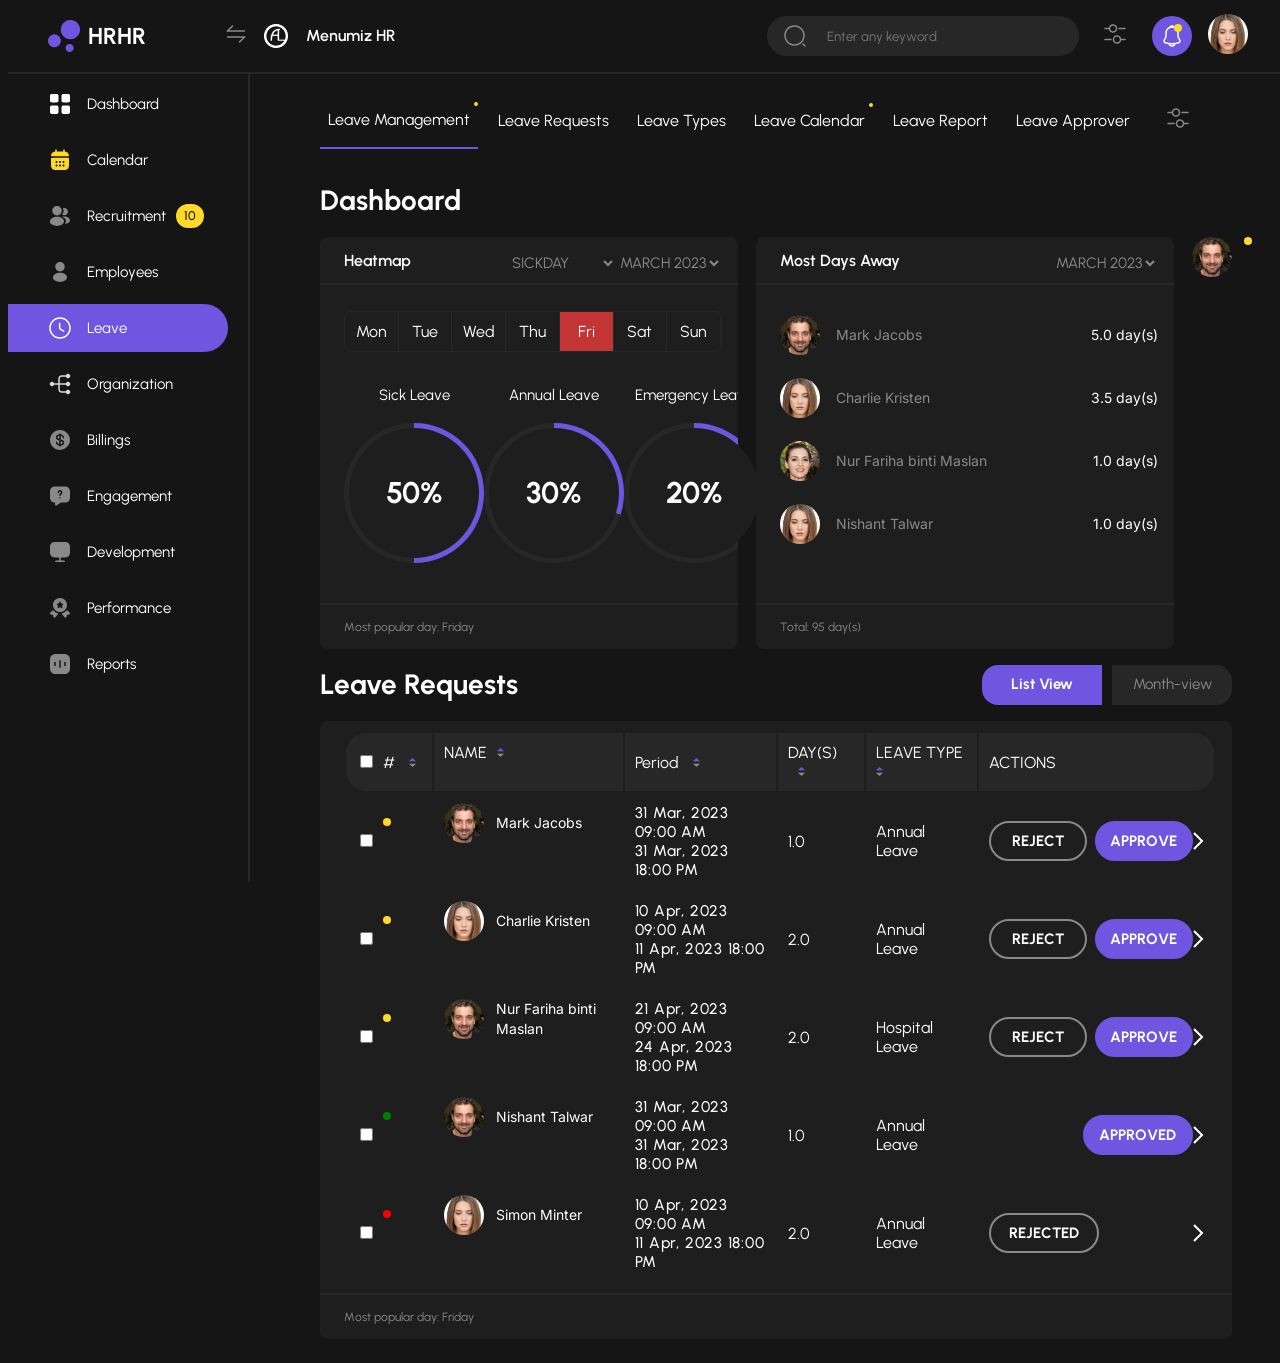
==== commit 94f8fa58: "toast and modal synced" ====
--- a/index.html
+++ b/index.html
@@ -18,7 +18,7 @@
     <title>Document</title>
   </head>
   <body>
-    <div class="top-bar">
+    <div id="topBar" class="top-bar">
       <div class="logo-wrapper">
         <div class="logo-box">
           <img src="/assets/img/Logo.png" />
@@ -620,7 +620,8 @@
             <botton class="action-button reject" id="rejectLeaveRequest"
               >REJECT</botton
             >
-            <botton class="action-button approve" id="approveLeaveRequest"
+            <!-- <botton class="action-button approve" id="approveLeaveRequest" -->
+            <botton class="action-button approve" id="openModalBtn"
               >APPROVE</botton
             >
           </div>
@@ -648,9 +649,51 @@
         <p class="notification-message" id="notificationMessage"></p>
       </div>
     </div>
-    <div class="modal-overlay">
+    <div
+      id="rejectToastNotification"
+      style="display: none"
+      class="reject-toast-notification"
+    >
+      <div class="reject-notification-header">
+        <div class="reject-progress-bar">
+          <div class="reject-progress"></div>
+        </div>
+        <div class="reject-toast-title">
+          <p>Notification</p>
+          <span
+            id="closeRejectNotification"
+            class="close-reject-notification-span"
+          >
+            <label>Just Now</label>
+            <img id="closeRejectNotification" src="/assets/img/CloseIcon.png" />
+          </span>
+        </div>
+      </div>
+      <div class="notification-reject-body">
+        <p
+          class="notification-reject-message"
+          id="notificationRejectMessage"
+        ></p>
+      </div>
+    </div>
+    <!-- <div style="display: none" class="modal-overlay"></div> -->
+    <!-- <div class="modal-overlay">
       <div class="modal-content"></div>
+    </div> -->
+    <div class="modal-overlay" id="modalOverlay">
+      <div class="modal-content">
+        <div class="modal-header">
+          <p class="modal-title">Confirmation</p>
+          <img id="closeModalBtn" src="/assets/img/CloseIcon.png" />
+        </div>
+        <p class="modal-message" id="modalMessage"></p>
+        <div class="modal-footer">
+          <button id="closeModalBtn1" class="no-btn">No</button>
+          <button id="yesModalBtn" class="yes-btn">YES</button>
+        </div>
+      </div>
     </div>
+
     <script type="text/javascript" src="/assets/js/main.js"></script>
   </body>
 </html>
--- a/assets/css/style.css
+++ b/assets/css/style.css
@@ -610,7 +610,7 @@
 .page-content .main-content .leave-requests-component .component-row .heatmap-component .data-row .leave-requests-table .table-head-row .check-col input[type=checkbox], .page-content .main-content .leave-requests-component .component-row .heatmap-component .data-row .leave-requests-table .table-body-row .check-col input[type=checkbox] {
   margin-right: 10px;
 }
-.page-content .main-content .leave-requests-component .component-row .heatmap-component .data-row .leave-requests-table .table-head-row .pending-request, .page-content .main-content .leave-requests-component .component-row .heatmap-component .data-row .leave-requests-table .table-head-row .approved-request, .page-content .main-content .leave-requests-component .component-row .heatmap-component .data-row .leave-requests-table .table-body-row .pending-request, .page-content .main-content .leave-requests-component .component-row .heatmap-component .data-row .leave-requests-table .table-body-row .approved-request {
+.page-content .main-content .leave-requests-component .component-row .heatmap-component .data-row .leave-requests-table .table-head-row .pending-request, .page-content .main-content .leave-requests-component .component-row .heatmap-component .data-row .leave-requests-table .table-head-row .approved-request, .page-content .main-content .leave-requests-component .component-row .heatmap-component .data-row .leave-requests-table .table-head-row .rejected-request, .page-content .main-content .leave-requests-component .component-row .heatmap-component .data-row .leave-requests-table .table-body-row .pending-request, .page-content .main-content .leave-requests-component .component-row .heatmap-component .data-row .leave-requests-table .table-body-row .approved-request, .page-content .main-content .leave-requests-component .component-row .heatmap-component .data-row .leave-requests-table .table-body-row .rejected-request {
   position: relative;
 }
 .page-content .main-content .leave-requests-component .component-row .heatmap-component .data-row .leave-requests-table .table-head-row .pending-request::after, .page-content .main-content .leave-requests-component .component-row .heatmap-component .data-row .leave-requests-table .table-body-row .pending-request::after {
@@ -631,6 +631,15 @@
   border-radius: 50%;
   background: green;
 }
+.page-content .main-content .leave-requests-component .component-row .heatmap-component .data-row .leave-requests-table .table-head-row .rejected-request::after, .page-content .main-content .leave-requests-component .component-row .heatmap-component .data-row .leave-requests-table .table-body-row .rejected-request::after {
+  position: absolute;
+  content: "";
+  top: 25px;
+  width: 8px;
+  height: 8px;
+  border-radius: 50%;
+  background: red;
+}
 .page-content .main-content .leave-requests-component .component-row .heatmap-component .data-row .leave-requests-table .table-head-row .name-col, .page-content .main-content .leave-requests-component .component-row .heatmap-component .data-row .leave-requests-table .table-body-row .name-col {
   display: flex;
   align-items: center;
@@ -721,6 +730,27 @@
   line-height: 140%; /* 21px */
   text-transform: uppercase;
   margin-left: 8px;
+}
+.page-content .main-content .leave-requests-component .component-row .heatmap-component .data-row .leave-requests-table .table-head-row .actions-col .actions-col-span .rejected-buttons-span, .page-content .main-content .leave-requests-component .component-row .heatmap-component .data-row .leave-requests-table .table-body-row .actions-col .actions-col-span .rejected-buttons-span {
+  display: flex;
+  align-items: center;
+  justify-content: flex-start;
+  min-width: 204px;
+}
+.page-content .main-content .leave-requests-component .component-row .heatmap-component .data-row .leave-requests-table .table-head-row .actions-col .actions-col-span .rejected-buttons-span .reject, .page-content .main-content .leave-requests-component .component-row .heatmap-component .data-row .leave-requests-table .table-body-row .actions-col .actions-col-span .rejected-buttons-span .reject {
+  width: 110px;
+  height: 40px;
+  border-radius: 20px;
+  border: solid 2px #898989;
+  background-color: #1E1E1E;
+  color: #FFF;
+  color: #FFF;
+  font-family: Urbanist;
+  font-size: 15px;
+  font-style: normal;
+  font-weight: 700;
+  line-height: 140%; /* 21px */
+  text-transform: uppercase;
 }
 .page-content .main-content .leave-requests-component .component-row .heatmap-component .component-footer {
   padding: 16px 16px 16px 24px;
@@ -1283,20 +1313,191 @@
   margin: 0px 10px;
 }
 
+.reject-toast-notification {
+  position: fixed;
+  z-index: 100;
+  top: 30px;
+  left: 20px;
+  background: #1E1E1E;
+  color: #fff;
+  min-width: 340px;
+  min-height: 122px;
+  display: flex;
+  flex-direction: column;
+  border-radius: 5px;
+}
+.reject-toast-notification .reject-notification-header {
+  display: flex;
+  flex-direction: column;
+  width: 100%;
+}
+.reject-toast-notification .reject-notification-header .reject-progress-bar {
+  margin: 15px 10px;
+  height: 8px;
+  background-color: #888;
+  border-radius: 4px;
+  overflow: hidden;
+}
+.reject-toast-notification .reject-notification-header .reject-progress-bar .reject-progress {
+  width: 100%;
+  height: 100%;
+  background: red;
+}
+.reject-toast-notification .reject-notification-header .reject-toast-title {
+  margin: 5px 10px;
+  border-bottom: solid 2px #272727;
+  padding-bottom: 10px;
+  display: flex;
+  justify-content: space-between;
+  align-items: center;
+}
+.reject-toast-notification .reject-notification-header .reject-toast-title p {
+  margin: 0px;
+}
+.reject-toast-notification .reject-notification-header .reject-toast-title .close-reject-notification-span {
+  display: flex;
+  align-items: center;
+}
+.reject-toast-notification .reject-notification-header .reject-toast-title .close-reject-notification-span img {
+  max-width: 50%;
+  margin-left: 10px;
+  cursor: pointer;
+}
+.reject-toast-notification .notification-reject-body {
+  padding: 10px;
+}
+.reject-toast-notification .notification-reject-body .notification-reject-message {
+  color: #FFF;
+  font-family: Urbanist;
+  font-size: 14px;
+  font-style: normal;
+  font-weight: 400;
+  line-height: 125%;
+  margin: 0px;
+  margin: 0px 10px;
+}
+
 .modal-overlay {
   position: fixed;
-  top: 0px;
-  left: 0px;
-  width: 100%;
-  height: 100%;
-  background-color: rgba(0, 0, 0, 0.7);
-  z-index: 100;
+  top: 0;
+  left: 0;
+  width: 100vw;
+  height: 100vh;
+  background-color: rgba(0, 0, 0, 0.6); /* Transparent black overlay */
   display: flex;
   justify-content: center;
   align-items: center;
-}
-.modal-overlay .modal-content {
-  width: 350px;
-  height: 250px;
-  background-color: #fff;
+  z-index: 999;
+  opacity: 0;
+  visibility: hidden;
+  transition: opacity 0.4s ease, visibility 0.4s ease; /* Smooth transition */
+}
+
+.modal-content {
+  background: #1E1E1E;
+  padding: 20px;
+  height: 266px;
+  border-radius: 12px;
+  width: 600px;
+  transform: translateY(-30px); /* Start the content a bit higher */
+  transition: transform 0.4s ease; /* Transition for sliding down */
+  display: flex;
+  flex-direction: column;
+  justify-content: space-between;
+}
+.modal-content .modal-header {
+  border-bottom: solid 2px #272727;
+  display: flex;
+  justify-content: space-between;
+  align-items: center;
+}
+.modal-content .modal-header .modal-title {
+  color: #FFF;
+  font-family: Urbanist;
+  font-size: 20px;
+  font-style: normal;
+  font-weight: 600;
+  line-height: 125%;
+}
+.modal-content .modal-message {
+  color: #FFF;
+  text-align: center;
+  font-family: Urbanist;
+  font-size: 20px;
+  font-style: normal;
+  font-weight: 600;
+  line-height: 36px;
+}
+.modal-content .modal-footer {
+  border-top: solid 2px #272727;
+  padding-top: 20px;
+  display: flex;
+  justify-content: space-between;
+  align-items: center;
+}
+.modal-content .modal-footer .no-btn, .modal-content .modal-footer .yes-btn {
+  width: 88px;
+  height: 40px;
+  display: flex;
+  justify-content: center;
+  align-items: center;
+  cursor: pointer;
+  color: var(--White, #FFF);
+  font-family: Urbanist;
+  font-size: 15px;
+  font-style: normal;
+  font-weight: 700;
+  line-height: 140%; /* 21px */
+  text-transform: uppercase;
+  border-radius: 20px;
+}
+.modal-content .modal-footer .no-btn {
+  border: solid 2px #898989;
+  background: #1E1E1E;
+}
+.modal-content .modal-footer .yes-btn {
+  background: #6E56E0;
+  border: solid 2px #6E56E0;
+}
+
+/* Show modal with smooth fade-in */
+.modal-overlay.show {
+  opacity: 1;
+  visibility: visible;
+}
+
+.modal-overlay.show .modal-content {
+  transform: translateY(0); /* Slide modal content into place */
+}
+
+/* Blur the content behind the modal */
+.page-content {
+  transition: filter 0.4s ease; /* Smooth blur transition */
+}
+
+/* Example close button style */
+.close-modal {
+  margin-top: 20px;
+  padding: 10px 20px;
+  background-color: #007bff;
+  color: white;
+  border: none;
+  border-radius: 5px;
+  cursor: pointer;
+}
+
+/* Styles for the modal content */
+/* Optional button to open the modal */
+#openModalBtn {
+  border-radius: 20px;
+  display: flex;
+  justify-content: center;
+  align-items: center;
+  cursor: pointer;
+  border: solid 2px #6E56E0;
+  background: #6E56E0;
+  color: #fff;
+  margin: 0 20px 0 15px;
+  width: 130px;
+  height: 40px;
 }/*# sourceMappingURL=style.css.map */
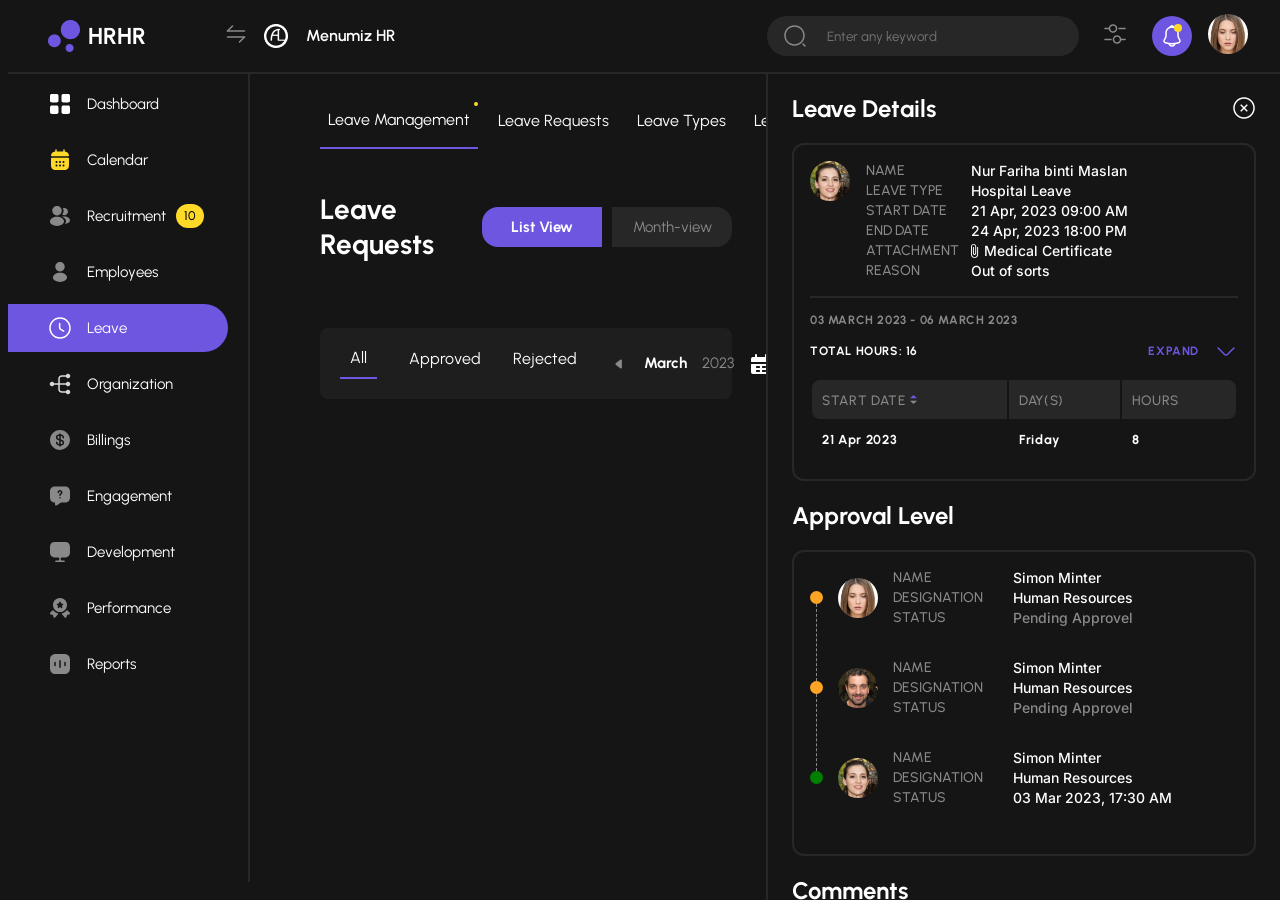
==== commit 260ef057: "leave request nested: header done" ====
--- a/index.html
+++ b/index.html
@@ -127,139 +127,200 @@
             </li>
           </ul>
         </div>
-        <div class="dashboard-component">
-          <h1 class="component-title">Dashboard</h1>
-          <div class="component-row">
-            <div class="heatmap-component">
-              <div class="header-row">
-                <p class="component-title">Heatmap</p>
-                <div class="drodowns-component">
-                  <select>
-                    <option>SICKDAY</option>
-                    <option>BIRTHDAY</option>
-                    <option>FAMILYFUNCTION</option>
-                    <option>MATERNITY</option>
-                  </select>
-                  <select>
-                    <option>MARCH 2023</option>
-                    <option>APRIL 2023</option>
-                    <option>MAY 2023</option>
-                    <option>JUNE 2023</option>
-                  </select>
-                </div>
-              </div>
-              <div class="week-days-row">
-                <ul class="days-list" id="daysList">
-                  <li class="day-list-item">Mon</li>
-                  <li class="day-list-item">Tue</li>
-                  <li class="day-list-item">Wed</li>
-                  <li class="day-list-item">Thu</li>
-                  <li class="day-list-item active-day">Fri</li>
-                  <li class="day-list-item">Sat</li>
-                  <li class="day-list-item">Sun</li>
-                </ul>
-              </div>
-              <div class="data-row">
-                <div class="data-indicator-wrapper">
-                  <p class="indicator-name">Sick Leave</p>
-                  <div
-                    class="circular-progress"
-                    data-inner-circle-color="#1E1E1E"
-                    data-percentage="50"
-                    data-progress-color="#6E56E0"
-                    data-bg-color="#272727"
-                  >
-                    <div class="inner-circle"></div>
-                    <p class="percentage">0%</p>
+        <div id="normalView" style="display: none">
+          <div class="dashboard-component">
+            <h1 class="component-title">Dashboard</h1>
+            <div class="component-row">
+              <div class="heatmap-component">
+                <div class="header-row">
+                  <p class="component-title">Heatmap</p>
+                  <div class="drodowns-component">
+                    <select>
+                      <option>SICKDAY</option>
+                      <option>BIRTHDAY</option>
+                      <option>FAMILYFUNCTION</option>
+                      <option>MATERNITY</option>
+                    </select>
+                    <select>
+                      <option>MARCH 2023</option>
+                      <option>APRIL 2023</option>
+                      <option>MAY 2023</option>
+                      <option>JUNE 2023</option>
+                    </select>
                   </div>
                 </div>
-                <div class="data-indicator-wrapper">
-                  <p class="indicator-name">Annual Leave</p>
-                  <div
-                    class="circular-progress"
-                    data-inner-circle-color="#1E1E1E"
-                    data-percentage="30"
-                    data-progress-color="#6E56E0"
-                    data-bg-color="#272727"
-                  >
-                    <div class="inner-circle"></div>
-                    <p class="percentage">0%</p>
+                <div class="week-days-row">
+                  <ul class="days-list" id="daysList">
+                    <li class="day-list-item">Mon</li>
+                    <li class="day-list-item">Tue</li>
+                    <li class="day-list-item">Wed</li>
+                    <li class="day-list-item">Thu</li>
+                    <li class="day-list-item active-day">Fri</li>
+                    <li class="day-list-item">Sat</li>
+                    <li class="day-list-item">Sun</li>
+                  </ul>
+                </div>
+                <div class="data-row">
+                  <div class="data-indicator-wrapper">
+                    <p class="indicator-name">Sick Leave</p>
+                    <div
+                      class="circular-progress"
+                      data-inner-circle-color="#1E1E1E"
+                      data-percentage="50"
+                      data-progress-color="#6E56E0"
+                      data-bg-color="#272727"
+                    >
+                      <div class="inner-circle"></div>
+                      <p class="percentage">0%</p>
+                    </div>
                   </div>
-                </div>
-                <div class="data-indicator-wrapper">
-                  <p class="indicator-name">Emergency Leave</p>
-                  <div
-                    class="circular-progress"
-                    data-inner-circle-color="#1E1E1E"
-                    data-percentage="20"
-                    data-progress-color="#6E56E0"
-                    data-bg-color="#272727"
-                  >
-                    <div class="inner-circle"></div>
-                    <p class="percentage">0%</p>
+                  <div class="data-indicator-wrapper">
+                    <p class="indicator-name">Annual Leave</p>
+                    <div
+                      class="circular-progress"
+                      data-inner-circle-color="#1E1E1E"
+                      data-percentage="30"
+                      data-progress-color="#6E56E0"
+                      data-bg-color="#272727"
+                    >
+                      <div class="inner-circle"></div>
+                      <p class="percentage">0%</p>
+                    </div>
                   </div>
-                </div>
-              </div>
-              <div class="component-footer">
-                <p>Most popular day: Friday</p>
-              </div>
-            </div>
-            <div class="most-day-away-component">
-              <div class="header-row">
-                <p class="component-title">Most Days Away</p>
-                <div class="drodowns-component">
-                  <select>
-                    <option>MARCH 2023</option>
-                    <option>APRIL 2023</option>
-                    <option>MAY 2023</option>
-                    <option>JUNE 2023</option>
-                  </select>
-                </div>
-              </div>
-              <div class="data-component">
-                <ul class="most-day-away-list">
-                  <li class="most-day-away-list-item">
-                    <div class="user-name-pic">
-                      <img src="/assets/img/User2Avatar.png" />
-                      <p class="user-name">Mark Jacobs</p>
+                  <div class="data-indicator-wrapper">
+                    <p class="indicator-name">Emergency Leave</p>
+                    <div
+                      class="circular-progress"
+                      data-inner-circle-color="#1E1E1E"
+                      data-percentage="20"
+                      data-progress-color="#6E56E0"
+                      data-bg-color="#272727"
+                    >
+                      <div class="inner-circle"></div>
+                      <p class="percentage">0%</p>
                     </div>
-                    <p class="away-days-info">5.0 day(s)</p>
-                  </li>
-                  <li class="most-day-away-list-item">
-                    <div class="user-name-pic">
-                      <img src="/assets/img/User1Avatar.svg" />
-                      <p class="user-name">Charlie Kristen</p>
-                    </div>
-                    <p class="away-days-info">3.5 day(s)</p>
-                  </li>
-                  <li class="most-day-away-list-item">
-                    <div class="user-name-pic">
-                      <img src="/assets/img/User3Avatar.png" />
-                      <p class="user-name">Nur Fariha binti Maslan</p>
-                    </div>
-                    <p class="away-days-info">1.0 day(s)</p>
-                  </li>
-                  <li class="most-day-away-list-item">
-                    <div class="user-name-pic">
-                      <img src="/assets/img/User1Avatar.svg" />
-                      <p class="user-name">Nishant Talwar</p>
-                    </div>
-                    <p class="away-days-info">1.0 day(s)</p>
-                  </li>
-                </ul>
-              </div>
-              <div class="component-footer">
-                <p>Total: 95 day(s)</p>
-              </div>
-            </div>
-            <div class="avatar-component">
-              <img src="/assets/img/User2Avatar.png" />
-            </div>
-          </div>
-        </div>
-        <div class="leave-requests-component">
-          <div class="component-title-row">
-            <h1 class="component-title">Leave Requests</h1>
+                  </div>
+                </div>
+                <div class="component-footer">
+                  <p>Most popular day: Friday</p>
+                </div>
+              </div>
+              <div class="most-day-away-component">
+                <div class="header-row">
+                  <p class="component-title">Most Days Away</p>
+                  <div class="drodowns-component">
+                    <select>
+                      <option>MARCH 2023</option>
+                      <option>APRIL 2023</option>
+                      <option>MAY 2023</option>
+                      <option>JUNE 2023</option>
+                    </select>
+                  </div>
+                </div>
+                <div class="data-component">
+                  <ul class="most-day-away-list">
+                    <li class="most-day-away-list-item">
+                      <div class="user-name-pic">
+                        <img src="/assets/img/User2Avatar.png" />
+                        <p class="user-name">Mark Jacobs</p>
+                      </div>
+                      <p class="away-days-info">5.0 day(s)</p>
+                    </li>
+                    <li class="most-day-away-list-item">
+                      <div class="user-name-pic">
+                        <img src="/assets/img/User1Avatar.svg" />
+                        <p class="user-name">Charlie Kristen</p>
+                      </div>
+                      <p class="away-days-info">3.5 day(s)</p>
+                    </li>
+                    <li class="most-day-away-list-item">
+                      <div class="user-name-pic">
+                        <img src="/assets/img/User3Avatar.png" />
+                        <p class="user-name">Nur Fariha binti Maslan</p>
+                      </div>
+                      <p class="away-days-info">1.0 day(s)</p>
+                    </li>
+                    <li class="most-day-away-list-item">
+                      <div class="user-name-pic">
+                        <img src="/assets/img/User1Avatar.svg" />
+                        <p class="user-name">Nishant Talwar</p>
+                      </div>
+                      <p class="away-days-info">1.0 day(s)</p>
+                    </li>
+                  </ul>
+                </div>
+                <div class="component-footer">
+                  <p>Total: 95 day(s)</p>
+                </div>
+              </div>
+              <div class="avatar-component">
+                <img src="/assets/img/User2Avatar.png" />
+              </div>
+            </div>
+          </div>
+          <div class="leave-requests-component">
+            <div class="component-title-row">
+              <h1 class="component-title">Leave Requests</h1>
+              <div class="request-view-type-buttons-component">
+                <button id="listViewBtn" class="list-view active">
+                  List View
+                </button>
+                <button id="monthViewBtn" class="month-view">Month-view</button>
+              </div>
+            </div>
+            <div class="component-row">
+              <div class="heatmap-component">
+                <div class="data-row">
+                  <table id="leaveRequestsTable" class="leave-requests-table">
+                    <thead class="table-head">
+                      <tr class="table-head-row">
+                        <td class="table-col check-col">
+                          <input type="checkbox" />#
+                          <span class="sort-icon">
+                            <img src="/assets/img/SortIcon.svg" />
+                          </span>
+                        </td>
+                        <td class="table-col name-col">
+                          NAME
+                          <span class="sort-icon">
+                            <img src="/assets/img/SortIcon.svg" />
+                          </span>
+                        </td>
+                        <td class="table-col period-col">
+                          Period
+                          <span class="sort-icon">
+                            <img src="/assets/img/SortIcon.svg" />
+                          </span>
+                        </td>
+                        <td class="table-col days-col">
+                          DAY(S)
+                          <span class="sort-icon">
+                            <img src="/assets/img/SortIcon.svg" />
+                          </span>
+                        </td>
+                        <td class="table-col leave-col">
+                          LEAVE TYPE
+                          <span class="sort-icon">
+                            <img src="/assets/img/SortIcon.svg" />
+                          </span>
+                        </td>
+                        <td class="table-col actions-col">ACTIONS</td>
+                      </tr>
+                    </thead>
+                    <tbody></tbody>
+                    <tbody id="leaveRequestTableBody"></tbody>
+                  </table>
+                </div>
+                <div class="component-footer">
+                  <p>Most popular day: Friday</p>
+                </div>
+              </div>
+            </div>
+          </div>
+        </div>
+        <div id="leaveDetailsNestedView" class="leave-details-nested-view">
+          <div class="header">
+            <p class="title">Leave Requests</p>
             <div class="request-view-type-buttons-component">
               <button id="listViewBtn" class="list-view active">
                 List View
@@ -267,51 +328,20 @@
               <button id="monthViewBtn" class="month-view">Month-view</button>
             </div>
           </div>
-          <div class="component-row">
-            <div class="heatmap-component">
-              <div class="data-row">
-                <table id="leaveRequestsTable" class="leave-requests-table">
-                  <thead class="table-head">
-                    <tr class="table-head-row">
-                      <td class="table-col check-col">
-                        <input type="checkbox" />#
-                        <span class="sort-icon">
-                          <img src="/assets/img/SortIcon.svg" />
-                        </span>
-                      </td>
-                      <td class="table-col name-col">
-                        NAME
-                        <span class="sort-icon">
-                          <img src="/assets/img/SortIcon.svg" />
-                        </span>
-                      </td>
-                      <td class="table-col period-col">
-                        Period
-                        <span class="sort-icon">
-                          <img src="/assets/img/SortIcon.svg" />
-                        </span>
-                      </td>
-                      <td class="table-col days-col">
-                        DAY(S)
-                        <span class="sort-icon">
-                          <img src="/assets/img/SortIcon.svg" />
-                        </span>
-                      </td>
-                      <td class="table-col leave-col">
-                        LEAVE TYPE
-                        <span class="sort-icon">
-                          <img src="/assets/img/SortIcon.svg" />
-                        </span>
-                      </td>
-                      <td class="table-col actions-col">ACTIONS</td>
-                    </tr>
-                  </thead>
-                  <tbody></tbody>
-                  <tbody id="leaveRequestTableBody"></tbody>
-                </table>
-              </div>
-              <div class="component-footer">
-                <p>Most popular day: Friday</p>
+          <div class="body">
+            <div class="header">
+              <div class="tabs">
+                <label class="tab active">All</label>
+                <label class="tab">Approved</label>
+                <label class="tab">Rejected</label>
+              </div>
+              <div class="date-picker-row">
+                <img class="arrow" src="/assets/img/arrow-left.svg" />
+                <label class="month">March</label>
+                <label class="year">2023</label>
+                <img class="calendar" src="/assets/img/Date_range_fill.svg" />
+                <img class="arrow" src="/assets/img/arrow-down.svg" />
+                <img class="arrow" src="/assets/img/arrow-right.svg" />
               </div>
             </div>
           </div>
@@ -409,11 +439,7 @@
             </li>
           </ul>
         </div>
-        <div
-          id="leaveDetailsComponent"
-          style="display: none"
-          class="leave-deatils-component"
-        >
+        <div id="leaveDetailsComponent" class="leave-deatils-component">
           <div class="leave-details-header">
             <h2>Leave Details</h2>
             <img id="leaveDetailCloseIcon" src="/assets/img/CloseIcon.png" />
--- a/assets/css/style.css
+++ b/assets/css/style.css
@@ -877,6 +877,104 @@
   position: absolute;
   top: 0px;
   right: -20px;
+}
+.page-content .main-content .leave-details-nested-view {
+  margin-top: 140px;
+  width: calc(100% - 500px);
+}
+.page-content .main-content .leave-details-nested-view .header {
+  display: flex;
+  justify-content: space-between;
+  align-items: center;
+}
+.page-content .main-content .leave-details-nested-view .header .title {
+  color: #FFF;
+  font-family: Urbanist;
+  font-size: 28px;
+  font-style: normal;
+  font-weight: 700;
+  line-height: 125%;
+}
+.page-content .main-content .leave-details-nested-view .header .request-view-type-buttons-component {
+  display: flex;
+  align-items: center;
+  gap: 10px;
+}
+.page-content .main-content .leave-details-nested-view .header .request-view-type-buttons-component .list-view, .page-content .main-content .leave-details-nested-view .header .request-view-type-buttons-component .month-view {
+  cursor: pointer;
+  border: none;
+  color: #898989;
+  font-family: Urbanist;
+  font-size: 15px;
+  font-style: normal;
+  font-weight: 400;
+  line-height: 140%; /* 21px */
+  background: #272727;
+  width: 120px;
+  height: 40px;
+  display: flex;
+  justify-content: center;
+  align-items: center;
+}
+.page-content .main-content .leave-details-nested-view .header .request-view-type-buttons-component .list-view {
+  border-top-left-radius: 16px;
+  border-bottom-left-radius: 16px;
+}
+.page-content .main-content .leave-details-nested-view .header .request-view-type-buttons-component .month-view {
+  border-top-right-radius: 16px;
+  border-bottom-right-radius: 16px;
+}
+.page-content .main-content .leave-details-nested-view .header .request-view-type-buttons-component .active {
+  color: #FFF !important;
+  font-weight: 700 !important;
+  background: #6E56E0 !important;
+}
+.page-content .main-content .leave-details-nested-view .body {
+  margin-top: 38px;
+  background-color: #1E1E1E;
+  border-radius: 8px;
+  padding: 20px;
+}
+.page-content .main-content .leave-details-nested-view .body .header {
+  display: flex;
+  align-items: center;
+  justify-content: space-between;
+}
+.page-content .main-content .leave-details-nested-view .body .header .tabs {
+  display: flex;
+  align-items: center;
+}
+.page-content .main-content .leave-details-nested-view .body .header .tabs .tab {
+  margin-right: 32px;
+  padding: 0px 0px 10px 0px;
+}
+.page-content .main-content .leave-details-nested-view .body .header .tabs .active {
+  border-bottom: solid 2px #6E56E0;
+  padding: 0px 10px 10px 10px;
+}
+.page-content .main-content .leave-details-nested-view .body .header .date-picker-row {
+  display: flex;
+  align-items: center;
+}
+.page-content .main-content .leave-details-nested-view .body .header .date-picker-row .arrow, .page-content .main-content .leave-details-nested-view .body .header .date-picker-row .calendar {
+  margin-right: 15px;
+}
+.page-content .main-content .leave-details-nested-view .body .header .date-picker-row .month {
+  color: #FFF;
+  font-family: Urbanist;
+  font-size: 15px;
+  font-style: normal;
+  font-weight: 700;
+  line-height: 140%;
+}
+.page-content .main-content .leave-details-nested-view .body .header .date-picker-row .year {
+  color: #898989;
+  font-family: Urbanist;
+  font-size: 15px;
+  font-style: normal;
+  font-weight: 400;
+  line-height: 140%;
+  margin: 0 15px;
 }
 .page-content .main-content .notifications-component {
   width: 464px;
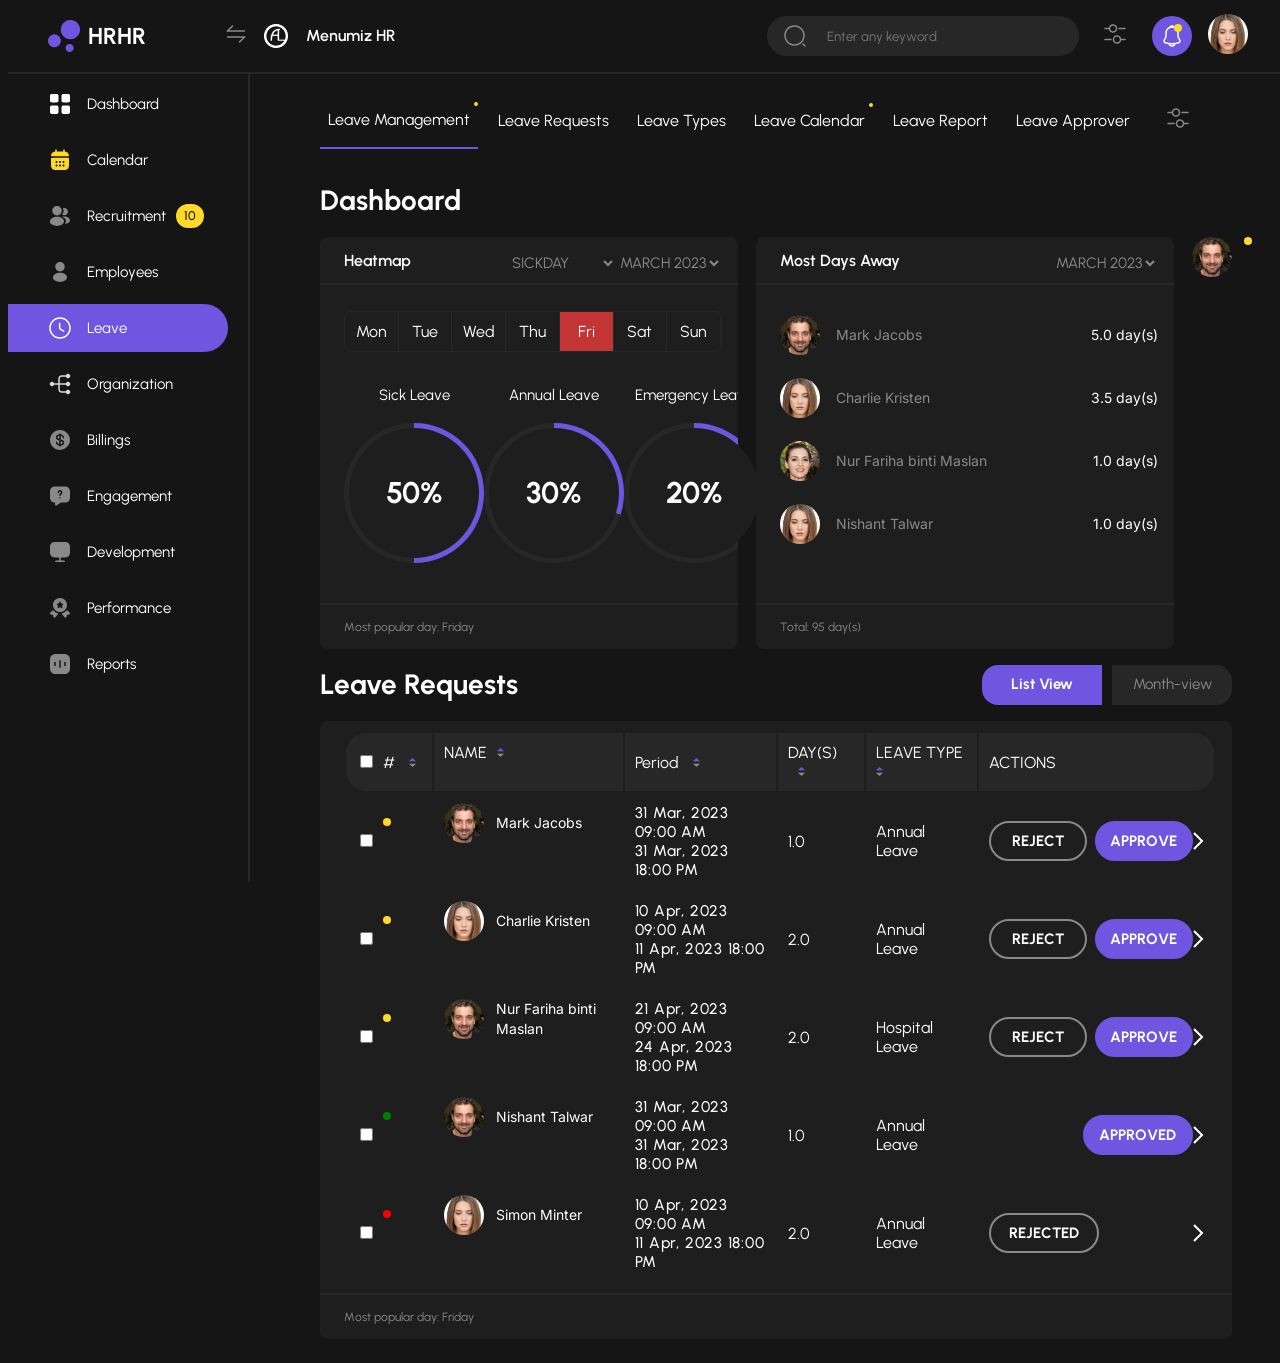
==== commit a4f03701: "leave details nested view done" ====
--- a/index.html
+++ b/index.html
@@ -127,7 +127,7 @@
             </li>
           </ul>
         </div>
-        <div id="normalView" style="display: none">
+        <div id="normalView">
           <div class="dashboard-component">
             <h1 class="component-title">Dashboard</h1>
             <div class="component-row">
@@ -318,7 +318,11 @@
             </div>
           </div>
         </div>
-        <div id="leaveDetailsNestedView" class="leave-details-nested-view">
+        <div
+          id="leaveDetailsNestedView"
+          style="display: none"
+          class="leave-details-nested-view"
+        >
           <div class="header">
             <p class="title">Leave Requests</p>
             <div class="request-view-type-buttons-component">
@@ -342,6 +346,236 @@
                 <img class="calendar" src="/assets/img/Date_range_fill.svg" />
                 <img class="arrow" src="/assets/img/arrow-down.svg" />
                 <img class="arrow" src="/assets/img/arrow-right.svg" />
+              </div>
+            </div>
+            <div class="request-card-list" id="requestsCardList">
+              <div class="leave-request-card pending">
+                <div class="header">
+                  <div class="name-and-avatar">
+                    <img src="/assets/img/avatars/Mark.svg" />
+                    <p>Mark Jacobs</p>
+                  </div>
+                  <div class="actions-div">
+                    <button class="reject" id="${rejectButtonId}">
+                      REJECT
+                    </button>
+                    <button class="approve" id="${approveButtonId}">
+                      APPROVE
+                    </button>
+                  </div>
+                </div>
+                <div class="content-row">
+                  <div class="dates-info-box">
+                    <div class="start-date">
+                      <label class="key">START DATE</label>
+                      <label class="value">31 Mar, 2023 09:00 AM</label>
+                    </div>
+                    <div class="end-date">
+                      <label class="key">END DATE</label>
+                      <label class="value">31 Mar, 2023 18:00 PM</label>
+                    </div>
+                  </div>
+                  <div class="other-info-box">
+                    <div class="days">
+                      <label class="key">DAY(S)</label>
+                      <label class="value">1.0</label>
+                    </div>
+                    <div class="leave-type">
+                      <label class="key">LEAVE TYPE</label>
+                      <label class="value">Annual Leave</label>
+                    </div>
+                  </div>
+                </div>
+              </div>
+              <div class="leave-request-card pending">
+                <div class="header">
+                  <div class="name-and-avatar">
+                    <img src="/assets/img/avatars/Mark.svg" />
+                    <p>Mark Jacobs</p>
+                  </div>
+                  <div class="actions-div">
+                    <button class="reject" id="${rejectButtonId}">
+                      REJECT
+                    </button>
+                    <button class="approve" id="${approveButtonId}">
+                      APPROVE
+                    </button>
+                  </div>
+                </div>
+                <div class="content-row">
+                  <div class="dates-info-box">
+                    <div class="start-date">
+                      <label class="key">START DATE</label>
+                      <label class="value">31 Mar, 2023 09:00 AM</label>
+                    </div>
+                    <div class="end-date">
+                      <label class="key">END DATE</label>
+                      <label class="value">31 Mar, 2023 18:00 PM</label>
+                    </div>
+                  </div>
+                  <div class="other-info-box">
+                    <div class="days">
+                      <label class="key">DAY(S)</label>
+                      <label class="value">1.0</label>
+                    </div>
+                    <div class="leave-type">
+                      <label class="key">LEAVE TYPE</label>
+                      <label class="value">Annual Leave</label>
+                    </div>
+                  </div>
+                </div>
+              </div>
+              <div class="leave-request-card pending">
+                <div class="header">
+                  <div class="name-and-avatar">
+                    <img src="/assets/img/avatars/Mark.svg" />
+                    <p>Mark Jacobs</p>
+                  </div>
+                  <div class="actions-div">
+                    <button class="reject" id="${rejectButtonId}">
+                      REJECT
+                    </button>
+                    <button class="approve" id="${approveButtonId}">
+                      APPROVE
+                    </button>
+                  </div>
+                </div>
+                <div class="content-row">
+                  <div class="dates-info-box">
+                    <div class="start-date">
+                      <label class="key">START DATE</label>
+                      <label class="value">31 Mar, 2023 09:00 AM</label>
+                    </div>
+                    <div class="end-date">
+                      <label class="key">END DATE</label>
+                      <label class="value">31 Mar, 2023 18:00 PM</label>
+                    </div>
+                  </div>
+                  <div class="other-info-box">
+                    <div class="days">
+                      <label class="key">DAY(S)</label>
+                      <label class="value">1.0</label>
+                    </div>
+                    <div class="leave-type">
+                      <label class="key">LEAVE TYPE</label>
+                      <label class="value">Annual Leave</label>
+                    </div>
+                  </div>
+                </div>
+              </div>
+              <div class="leave-request-card">
+                <div class="header">
+                  <div class="name-and-avatar">
+                    <img src="/assets/img/avatars/Mark.svg" />
+                    <p>Mark Jacobs</p>
+                  </div>
+                  <div class="actions-div">
+                    <button class="reject" id="${rejectButtonId}">
+                      REJECT
+                    </button>
+                    <button class="approve" id="${approveButtonId}">
+                      APPROVE
+                    </button>
+                  </div>
+                </div>
+                <div class="content-row">
+                  <div class="dates-info-box">
+                    <div class="start-date">
+                      <label class="key">START DATE</label>
+                      <label class="value">31 Mar, 2023 09:00 AM</label>
+                    </div>
+                    <div class="end-date">
+                      <label class="key">END DATE</label>
+                      <label class="value">31 Mar, 2023 18:00 PM</label>
+                    </div>
+                  </div>
+                  <div class="other-info-box">
+                    <div class="days">
+                      <label class="key">DAY(S)</label>
+                      <label class="value">1.0</label>
+                    </div>
+                    <div class="leave-type">
+                      <label class="key">LEAVE TYPE</label>
+                      <label class="value">Annual Leave</label>
+                    </div>
+                  </div>
+                </div>
+              </div>
+              <div class="leave-request-card">
+                <div class="header">
+                  <div class="name-and-avatar">
+                    <img src="/assets/img/avatars/Mark.svg" />
+                    <p>Mark Jacobs</p>
+                  </div>
+                  <div class="actions-div">
+                    <button class="reject" id="${rejectButtonId}">
+                      REJECT
+                    </button>
+                    <button class="approve" id="${approveButtonId}">
+                      APPROVE
+                    </button>
+                  </div>
+                </div>
+                <div class="content-row">
+                  <div class="dates-info-box">
+                    <div class="start-date">
+                      <label class="key">START DATE</label>
+                      <label class="value">31 Mar, 2023 09:00 AM</label>
+                    </div>
+                    <div class="end-date">
+                      <label class="key">END DATE</label>
+                      <label class="value">31 Mar, 2023 18:00 PM</label>
+                    </div>
+                  </div>
+                  <div class="other-info-box">
+                    <div class="days">
+                      <label class="key">DAY(S)</label>
+                      <label class="value">1.0</label>
+                    </div>
+                    <div class="leave-type">
+                      <label class="key">LEAVE TYPE</label>
+                      <label class="value">Annual Leave</label>
+                    </div>
+                  </div>
+                </div>
+              </div>
+              <div class="leave-request-card">
+                <div class="header">
+                  <div class="name-and-avatar">
+                    <img src="/assets/img/avatars/Mark.svg" />
+                    <p>Mark Jacobs</p>
+                  </div>
+                  <div class="actions-div">
+                    <button class="reject" id="${rejectButtonId}">
+                      REJECT
+                    </button>
+                    <button class="approve" id="${approveButtonId}">
+                      APPROVE
+                    </button>
+                  </div>
+                </div>
+                <div class="content-row">
+                  <div class="dates-info-box">
+                    <div class="start-date">
+                      <label class="key">START DATE</label>
+                      <label class="value">31 Mar, 2023 09:00 AM</label>
+                    </div>
+                    <div class="end-date">
+                      <label class="key">END DATE</label>
+                      <label class="value">31 Mar, 2023 18:00 PM</label>
+                    </div>
+                  </div>
+                  <div class="other-info-box">
+                    <div class="days">
+                      <label class="key">DAY(S)</label>
+                      <label class="value">1.0</label>
+                    </div>
+                    <div class="leave-type">
+                      <label class="key">LEAVE TYPE</label>
+                      <label class="value">Annual Leave</label>
+                    </div>
+                  </div>
+                </div>
               </div>
             </div>
           </div>
@@ -439,7 +673,11 @@
             </li>
           </ul>
         </div>
-        <div id="leaveDetailsComponent" class="leave-deatils-component">
+        <div
+          id="leaveDetailsComponent"
+          style="display: none"
+          class="leave-deatils-component"
+        >
           <div class="leave-details-header">
             <h2>Leave Details</h2>
             <img id="leaveDetailCloseIcon" src="/assets/img/CloseIcon.png" />
--- a/assets/css/style.css
+++ b/assets/css/style.css
@@ -975,6 +975,119 @@
   font-weight: 400;
   line-height: 140%;
   margin: 0 15px;
+}
+.page-content .main-content .leave-details-nested-view .body .request-card-list {
+  margin-top: 18px;
+}
+.page-content .main-content .leave-details-nested-view .body .request-card-list .leave-request-card {
+  border: solid 2px #272727;
+  border-radius: 4px;
+  overflow: hidden;
+  position: relative;
+  padding: 16px;
+  margin-bottom: 16px;
+}
+.page-content .main-content .leave-details-nested-view .body .request-card-list .leave-request-card .header {
+  display: flex;
+  align-items: center;
+  justify-content: space-between;
+  border-bottom: solid 2px #272727;
+  padding-bottom: 10px;
+}
+.page-content .main-content .leave-details-nested-view .body .request-card-list .leave-request-card .header .name-and-avatar {
+  display: flex;
+  align-items: center;
+}
+.page-content .main-content .leave-details-nested-view .body .request-card-list .leave-request-card .header .name-and-avatar img {
+  margin-right: 8px;
+}
+.page-content .main-content .leave-details-nested-view .body .request-card-list .leave-request-card .header .name-and-avatar p {
+  color: #FFF;
+  font-family: Inter;
+  font-size: 14px;
+  font-style: normal;
+  font-weight: 400;
+  line-height: 20px; /* 142.857% */
+  text-transform: capitalize;
+}
+.page-content .main-content .leave-details-nested-view .body .request-card-list .leave-request-card .header .actions-div {
+  display: flex;
+  align-items: center;
+}
+.page-content .main-content .leave-details-nested-view .body .request-card-list .leave-request-card .header .actions-div .reject, .page-content .main-content .leave-details-nested-view .body .request-card-list .leave-request-card .header .actions-div .approve {
+  cursor: pointer;
+  width: 98px;
+  height: 40px;
+  border-radius: 20px;
+}
+.page-content .main-content .leave-details-nested-view .body .request-card-list .leave-request-card .header .actions-div .reject {
+  border: solid 2px #898989;
+  background-color: #1E1E1E;
+  color: #FFF;
+  font-family: Urbanist;
+  font-size: 15px;
+  font-style: normal;
+  font-weight: 700;
+  line-height: 140%; /* 21px */
+  text-transform: uppercase;
+}
+.page-content .main-content .leave-details-nested-view .body .request-card-list .leave-request-card .header .actions-div .approve {
+  border: solid 2px #6E56E0;
+  background-color: #6E56E0;
+  color: #FFF;
+  font-family: Urbanist;
+  font-size: 15px;
+  font-style: normal;
+  font-weight: 700;
+  line-height: 140%; /* 21px */
+  text-transform: uppercase;
+  margin-left: 8px;
+}
+.page-content .main-content .leave-details-nested-view .body .request-card-list .leave-request-card .content-row {
+  display: flex;
+  align-items: center;
+  padding: 15px 0px 0px 0px;
+}
+.page-content .main-content .leave-details-nested-view .body .request-card-list .leave-request-card .content-row .dates-info-box, .page-content .main-content .leave-details-nested-view .body .request-card-list .leave-request-card .content-row .other-info-box {
+  flex: 1;
+}
+.page-content .main-content .leave-details-nested-view .body .request-card-list .leave-request-card .content-row .dates-info-box .start-date, .page-content .main-content .leave-details-nested-view .body .request-card-list .leave-request-card .content-row .dates-info-box .days, .page-content .main-content .leave-details-nested-view .body .request-card-list .leave-request-card .content-row .other-info-box .start-date, .page-content .main-content .leave-details-nested-view .body .request-card-list .leave-request-card .content-row .other-info-box .days {
+  margin-bottom: 15px;
+}
+.page-content .main-content .leave-details-nested-view .body .request-card-list .leave-request-card .content-row .dates-info-box .start-date, .page-content .main-content .leave-details-nested-view .body .request-card-list .leave-request-card .content-row .dates-info-box .end-date, .page-content .main-content .leave-details-nested-view .body .request-card-list .leave-request-card .content-row .dates-info-box .days, .page-content .main-content .leave-details-nested-view .body .request-card-list .leave-request-card .content-row .dates-info-box .leave-type, .page-content .main-content .leave-details-nested-view .body .request-card-list .leave-request-card .content-row .other-info-box .start-date, .page-content .main-content .leave-details-nested-view .body .request-card-list .leave-request-card .content-row .other-info-box .end-date, .page-content .main-content .leave-details-nested-view .body .request-card-list .leave-request-card .content-row .other-info-box .days, .page-content .main-content .leave-details-nested-view .body .request-card-list .leave-request-card .content-row .other-info-box .leave-type {
+  display: flex;
+  align-items: center;
+}
+.page-content .main-content .leave-details-nested-view .body .request-card-list .leave-request-card .content-row .dates-info-box .start-date .key, .page-content .main-content .leave-details-nested-view .body .request-card-list .leave-request-card .content-row .dates-info-box .start-date .value, .page-content .main-content .leave-details-nested-view .body .request-card-list .leave-request-card .content-row .dates-info-box .end-date .key, .page-content .main-content .leave-details-nested-view .body .request-card-list .leave-request-card .content-row .dates-info-box .end-date .value, .page-content .main-content .leave-details-nested-view .body .request-card-list .leave-request-card .content-row .dates-info-box .days .key, .page-content .main-content .leave-details-nested-view .body .request-card-list .leave-request-card .content-row .dates-info-box .days .value, .page-content .main-content .leave-details-nested-view .body .request-card-list .leave-request-card .content-row .dates-info-box .leave-type .key, .page-content .main-content .leave-details-nested-view .body .request-card-list .leave-request-card .content-row .dates-info-box .leave-type .value, .page-content .main-content .leave-details-nested-view .body .request-card-list .leave-request-card .content-row .other-info-box .start-date .key, .page-content .main-content .leave-details-nested-view .body .request-card-list .leave-request-card .content-row .other-info-box .start-date .value, .page-content .main-content .leave-details-nested-view .body .request-card-list .leave-request-card .content-row .other-info-box .end-date .key, .page-content .main-content .leave-details-nested-view .body .request-card-list .leave-request-card .content-row .other-info-box .end-date .value, .page-content .main-content .leave-details-nested-view .body .request-card-list .leave-request-card .content-row .other-info-box .days .key, .page-content .main-content .leave-details-nested-view .body .request-card-list .leave-request-card .content-row .other-info-box .days .value, .page-content .main-content .leave-details-nested-view .body .request-card-list .leave-request-card .content-row .other-info-box .leave-type .key, .page-content .main-content .leave-details-nested-view .body .request-card-list .leave-request-card .content-row .other-info-box .leave-type .value {
+  flex: 1;
+}
+.page-content .main-content .leave-details-nested-view .body .request-card-list .leave-request-card .content-row .dates-info-box .start-date .key, .page-content .main-content .leave-details-nested-view .body .request-card-list .leave-request-card .content-row .dates-info-box .end-date .key, .page-content .main-content .leave-details-nested-view .body .request-card-list .leave-request-card .content-row .dates-info-box .days .key, .page-content .main-content .leave-details-nested-view .body .request-card-list .leave-request-card .content-row .dates-info-box .leave-type .key, .page-content .main-content .leave-details-nested-view .body .request-card-list .leave-request-card .content-row .other-info-box .start-date .key, .page-content .main-content .leave-details-nested-view .body .request-card-list .leave-request-card .content-row .other-info-box .end-date .key, .page-content .main-content .leave-details-nested-view .body .request-card-list .leave-request-card .content-row .other-info-box .days .key, .page-content .main-content .leave-details-nested-view .body .request-card-list .leave-request-card .content-row .other-info-box .leave-type .key {
+  color: #898989;
+  font-family: Urbanist;
+  font-size: 15.528px;
+  font-style: normal;
+  font-weight: 500;
+  line-height: normal;
+  letter-spacing: 0.776px;
+  text-transform: uppercase;
+}
+.page-content .main-content .leave-details-nested-view .body .request-card-list .leave-request-card .content-row .dates-info-box .start-date .value, .page-content .main-content .leave-details-nested-view .body .request-card-list .leave-request-card .content-row .dates-info-box .end-date .value, .page-content .main-content .leave-details-nested-view .body .request-card-list .leave-request-card .content-row .dates-info-box .days .value, .page-content .main-content .leave-details-nested-view .body .request-card-list .leave-request-card .content-row .dates-info-box .leave-type .value, .page-content .main-content .leave-details-nested-view .body .request-card-list .leave-request-card .content-row .other-info-box .start-date .value, .page-content .main-content .leave-details-nested-view .body .request-card-list .leave-request-card .content-row .other-info-box .end-date .value, .page-content .main-content .leave-details-nested-view .body .request-card-list .leave-request-card .content-row .other-info-box .days .value, .page-content .main-content .leave-details-nested-view .body .request-card-list .leave-request-card .content-row .other-info-box .leave-type .value {
+  color: #FFF;
+  font-family: Urbanist;
+  font-size: 15.528px;
+  font-style: normal;
+  font-weight: 500;
+  line-height: normal;
+  letter-spacing: 0.776px;
+}
+.page-content .main-content .leave-details-nested-view .body .request-card-list .pending::before {
+  position: absolute;
+  content: "";
+  width: 100%;
+  height: 4px;
+  background: #FFA424;
+  top: 0px;
+  left: 0px;
 }
 .page-content .main-content .notifications-component {
   width: 464px;
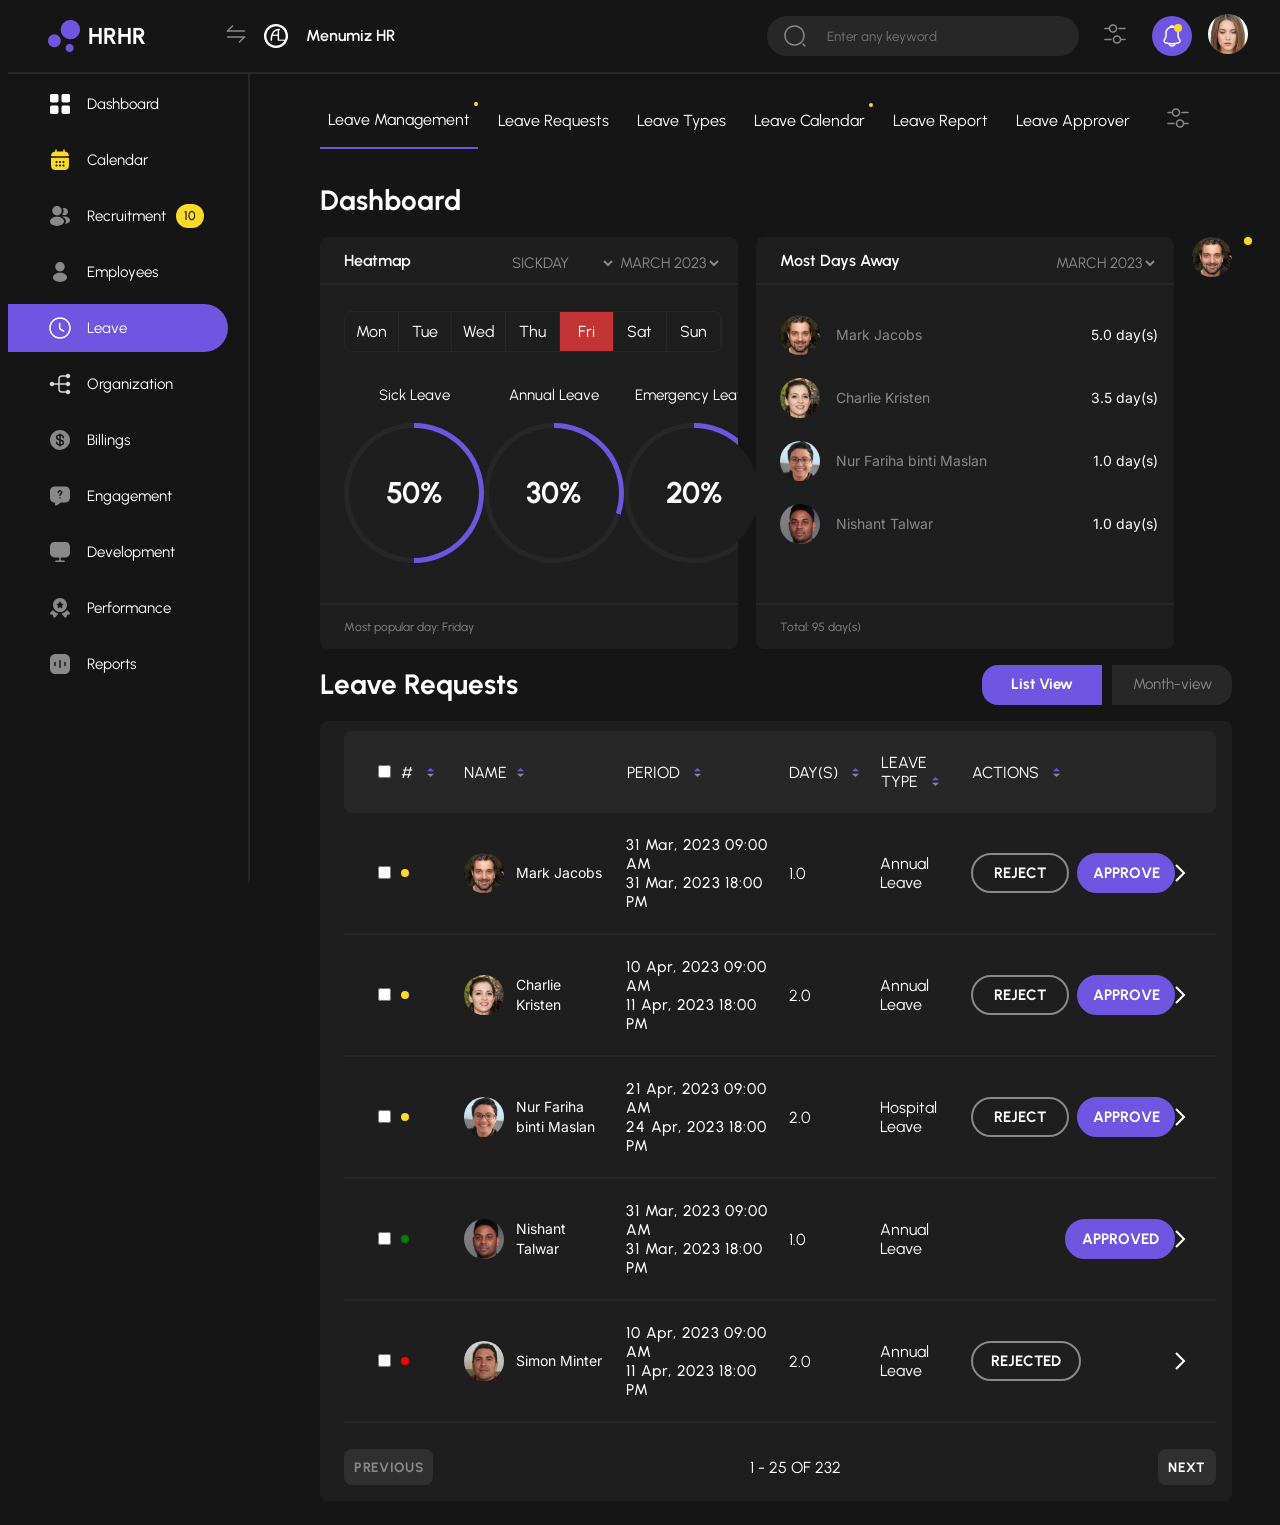
==== commit 064930a1: "pagination done" ====
--- a/index.html
+++ b/index.html
@@ -36,7 +36,7 @@
         <div class="actions-component">
           <div class="search-bar-component">
             <img src="/assets/img/SearchNormal.svg" />
-            <input type="search" placeholder="Enter any keyword" />
+            <input type="text" placeholder="Enter any keyword" />
           </div>
           <div class="filter-icon-component">
             <img src="/assets/img/FilterIcon.png" />
@@ -102,7 +102,7 @@
         </ul>
       </nav>
       <main class="main-content">
-        <div class="tabs-row">
+        <div id="tabsRow" class="tabs-row">
           <ul class="tabs-list">
             <li class="tabs-list-item active unread">
               <label> Leave Management</label>
@@ -122,7 +122,7 @@
             <li class="tabs-list-item">
               <label> Leave Approver</label>
             </li>
-            <li class="tabs-list-item">
+            <li id="filterIcon" class="tabs-list-item">
               <img src="/assets/img/FilterIcon.png" />
             </li>
           </ul>
@@ -221,28 +221,28 @@
                   <ul class="most-day-away-list">
                     <li class="most-day-away-list-item">
                       <div class="user-name-pic">
-                        <img src="/assets/img/User2Avatar.png" />
+                        <img src="/assets/img/avatars/Mark.svg" />
                         <p class="user-name">Mark Jacobs</p>
                       </div>
                       <p class="away-days-info">5.0 day(s)</p>
                     </li>
                     <li class="most-day-away-list-item">
                       <div class="user-name-pic">
-                        <img src="/assets/img/User1Avatar.svg" />
+                        <img src="/assets/img/avatars/Charlie.svg" />
                         <p class="user-name">Charlie Kristen</p>
                       </div>
                       <p class="away-days-info">3.5 day(s)</p>
                     </li>
                     <li class="most-day-away-list-item">
                       <div class="user-name-pic">
-                        <img src="/assets/img/User3Avatar.png" />
+                        <img src="/assets/img/avatars/Nur.svg" />
                         <p class="user-name">Nur Fariha binti Maslan</p>
                       </div>
                       <p class="away-days-info">1.0 day(s)</p>
                     </li>
                     <li class="most-day-away-list-item">
                       <div class="user-name-pic">
-                        <img src="/assets/img/User1Avatar.svg" />
+                        <img src="/assets/img/avatars/Nishant.svg" />
                         <p class="user-name">Nishant Talwar</p>
                       </div>
                       <p class="away-days-info">1.0 day(s)</p>
@@ -271,48 +271,66 @@
             <div class="component-row">
               <div class="heatmap-component">
                 <div class="data-row">
-                  <table id="leaveRequestsTable" class="leave-requests-table">
-                    <thead class="table-head">
-                      <tr class="table-head-row">
-                        <td class="table-col check-col">
+                  <div id="leaveRequestsTable" class="leave-requests-table-div">
+                    <div class="table-head-div">
+                      <div class="table-head-row-div">
+                        <div class="table-col-div check-col-div">
                           <input type="checkbox" />#
                           <span class="sort-icon">
                             <img src="/assets/img/SortIcon.svg" />
                           </span>
-                        </td>
-                        <td class="table-col name-col">
+                        </div>
+                        <div class="table-col-div name-col-div">
                           NAME
                           <span class="sort-icon">
                             <img src="/assets/img/SortIcon.svg" />
                           </span>
-                        </td>
-                        <td class="table-col period-col">
-                          Period
+                        </div>
+                        <div class="table-col-div period-col-div">
+                          PERIOD
                           <span class="sort-icon">
                             <img src="/assets/img/SortIcon.svg" />
                           </span>
-                        </td>
-                        <td class="table-col days-col">
+                        </div>
+                        <div class="table-col-div days-col-div">
                           DAY(S)
                           <span class="sort-icon">
                             <img src="/assets/img/SortIcon.svg" />
                           </span>
-                        </td>
-                        <td class="table-col leave-col">
+                        </div>
+                        <div class="table-col-div leave-col-div">
                           LEAVE TYPE
                           <span class="sort-icon">
                             <img src="/assets/img/SortIcon.svg" />
                           </span>
-                        </td>
-                        <td class="table-col actions-col">ACTIONS</td>
-                      </tr>
-                    </thead>
-                    <tbody></tbody>
-                    <tbody id="leaveRequestTableBody"></tbody>
-                  </table>
+                        </div>
+                        <div class="table-col-div actions-col-div">
+                          ACTIONS
+                          <span class="sort-icon">
+                            <img src="/assets/img/SortIcon.svg" />
+                          </span>
+                        </div>
+                      </div>
+                    </div>
+                    <div id="leaveRequestTableBody"></div>
+                  </div>
                 </div>
                 <div class="component-footer">
-                  <p>Most popular day: Friday</p>
+                  <button class="pagination-btn prev-btn disabled" id="prevBtn">
+                    PREVIOUS
+                  </button>
+                  <div class="pagination">
+                    <span id="startRecordItem" class="start-record-item"
+                      >1</span
+                    >
+                    <span class="spaerate-record">-</span>
+                    <span id="endRecordItem" class="end-record-item">25</span>
+                    <span class="total-records">OF 232</span>
+                  </div>
+                  <button id="nextBtn" class="pagination-btn next-btn">
+                    NEXT
+                  </button>
+                  <!-- <p>Most popular day: Friday</p> -->
                 </div>
               </div>
             </div>
@@ -684,7 +702,7 @@
           </div>
           <div class="user-details-card">
             <div class="user-details-component">
-              <img src="/assets/img/User3Avatar.png" />
+              <img src="/assets/img/avatars/Nur.svg" />
               <div class="user-info-component">
                 <div class="user-info-row">
                   <label class="info-key">NAME</label>
@@ -813,7 +831,10 @@
           <div class="approval-level-card">
             <div class="approval-level-1-row">
               <span class="approval-indicator approval-pending"></span>
-              <img src="/assets/img/User1Avatar.svg" class="approver-avatar" />
+              <img
+                src="/assets/img/avatars/Simon.svg"
+                class="approver-avatar"
+              />
               <div class="approver-info-component">
                 <div class="approver-info-row">
                   <label class="approver-info-key">NAME</label>
@@ -834,15 +855,18 @@
             </div>
             <div class="approval-level-2-row">
               <span class="approval-indicator approval-pending"></span>
-              <img src="/assets/img/User2Avatar.png" class="approver-avatar" />
+              <img
+                src="/assets/img/avatars/Queenie.svg"
+                class="approver-avatar"
+              />
               <div class="approver-info-component">
                 <div class="approver-info-row">
                   <label class="approver-info-key">NAME</label>
-                  <label class="approver-info-value">Simon Minter</label>
+                  <label class="approver-info-value">Queenie Teoh</label>
                 </div>
                 <div class="approver-info-row">
                   <label class="approver-info-key">DESIGNATION</label>
-                  <label class="approver-info-value">Human Resources</label>
+                  <label class="approver-info-value">Head of UX Design</label>
                 </div>
                 <div class="approver-info-row">
                   <label class="approver-info-key">STATUS</label>
@@ -855,15 +879,18 @@
             </div>
             <div class="approval-level-3-row">
               <span class="approval-indicator approval-approved"></span>
-              <img src="/assets/img/User3Avatar.png" class="approver-avatar" />
+              <img
+                src="/assets/img/avatars/Charlie.svg"
+                class="approver-avatar"
+              />
               <div class="approver-info-component">
                 <div class="approver-info-row">
                   <label class="approver-info-key">NAME</label>
-                  <label class="approver-info-value">Simon Minter</label>
+                  <label class="approver-info-value">Charlie Kristen</label>
                 </div>
                 <div class="approver-info-row">
                   <label class="approver-info-key">DESIGNATION</label>
-                  <label class="approver-info-value">Human Resources</label>
+                  <label class="approver-info-value">Senior UX Designer</label>
                 </div>
                 <div class="approver-info-row">
                   <label class="approver-info-key">STATUS</label>
--- a/assets/css/style.css
+++ b/assets/css/style.css
@@ -71,14 +71,15 @@
   padding: 8px 16px;
   width: 280px;
 }
-.top-bar .top-bar-content .actions-component .search-bar-component input[type=search] {
+.top-bar .top-bar-content .actions-component .search-bar-component input[type=text] {
   background: transparent;
   border: none;
   margin-left: 18px;
   width: 100%;
-}
-.top-bar .top-bar-content .actions-component .search-bar-component input[type=search]:focus {
-  outline: none;
+  color: #fff;
+}
+.top-bar .top-bar-content .actions-component .search-bar-component input[type=text]:focus {
+  outline: none !important;
 }
 .top-bar .top-bar-content .actions-component .filter-icon-component {
   margin: 0 16px;
@@ -189,11 +190,16 @@
   align-items: center;
   list-style: none;
   padding: 0px;
+  cursor: pointer;
 }
 .page-content .main-content .tabs-row .tabs-list .tabs-list-item {
   margin-right: 12px;
   padding: 8px 8px 18px 8px;
   position: relative;
+  cursor: pointer;
+}
+.page-content .main-content .tabs-row .tabs-list .tabs-list-item label, .page-content .main-content .tabs-row .tabs-list .tabs-list-item img {
+  cursor: pointer;
 }
 .page-content .main-content .tabs-row .tabs-list .unread::after {
   content: "";
@@ -265,8 +271,8 @@
   line-height: 100%; /* 15px */
   text-transform: uppercase;
 }
-.page-content .main-content .dashboard-component .component-row .heatmap-component .header-row .drodowns-component select:active {
-  outline: none;
+.page-content .main-content .dashboard-component .component-row .heatmap-component .header-row .drodowns-component select:focus {
+  outline: none !important;
 }
 .page-content .main-content .dashboard-component .component-row .heatmap-component .week-days-row {
   padding: 10px 16px 10px 24px;
@@ -392,7 +398,7 @@
   line-height: 100%; /* 15px */
   text-transform: uppercase;
 }
-.page-content .main-content .dashboard-component .component-row .most-day-away-component .header-row .drodowns-component select:active {
+.page-content .main-content .dashboard-component .component-row .most-day-away-component .header-row .drodowns-component select:focus {
   outline: none;
 }
 .page-content .main-content .dashboard-component .component-row .most-day-away-component .data-component {
@@ -558,7 +564,7 @@
   line-height: 100%; /* 15px */
   text-transform: uppercase;
 }
-.page-content .main-content .leave-requests-component .component-row .heatmap-component .header-row .drodowns-component select:active {
+.page-content .main-content .leave-requests-component .component-row .heatmap-component .header-row .drodowns-component select:focus {
   outline: none;
 }
 .page-content .main-content .leave-requests-component .component-row .heatmap-component .week-days-row {
@@ -588,63 +594,70 @@
   justify-content: space-between;
   padding: 10px 16px 10px 24px;
 }
-.page-content .main-content .leave-requests-component .component-row .heatmap-component .data-row .leave-requests-table {
+.page-content .main-content .leave-requests-component .component-row .heatmap-component .data-row .leave-requests-table-div {
   min-width: 100%;
 }
-.page-content .main-content .leave-requests-component .component-row .heatmap-component .data-row .leave-requests-table .table-head-row {
+.page-content .main-content .leave-requests-component .component-row .heatmap-component .data-row .leave-requests-table-div .table-head-row-div {
   border-radius: 8px;
   background-color: #272727;
   padding: 12px 20px;
-}
-.page-content .main-content .leave-requests-component .component-row .heatmap-component .data-row .leave-requests-table .table-head-row td, .page-content .main-content .leave-requests-component .component-row .heatmap-component .data-row .leave-requests-table .table-body-row td {
+  display: flex;
+}
+.page-content .main-content .leave-requests-component .component-row .heatmap-component .data-row .leave-requests-table-div .table-head-row-div, .page-content .main-content .leave-requests-component .component-row .heatmap-component .data-row .leave-requests-table-div .table-body-row-div {
+  display: flex;
+  align-items: center;
+  padding: 12px 20px;
+}
+.page-content .main-content .leave-requests-component .component-row .heatmap-component .data-row .leave-requests-table-div .table-head-row-div div, .page-content .main-content .leave-requests-component .component-row .heatmap-component .data-row .leave-requests-table-div .table-body-row-div div {
   padding: 10px;
 }
-.page-content .main-content .leave-requests-component .component-row .heatmap-component .data-row .leave-requests-table .table-head-row td .sort-icon, .page-content .main-content .leave-requests-component .component-row .heatmap-component .data-row .leave-requests-table .table-body-row td .sort-icon {
+.page-content .main-content .leave-requests-component .component-row .heatmap-component .data-row .leave-requests-table-div .table-head-row-div div .sort-icon, .page-content .main-content .leave-requests-component .component-row .heatmap-component .data-row .leave-requests-table-div .table-body-row-div div .sort-icon {
   margin-left: 10px;
 }
-.page-content .main-content .leave-requests-component .component-row .heatmap-component .data-row .leave-requests-table .table-head-row .check-col, .page-content .main-content .leave-requests-component .component-row .heatmap-component .data-row .leave-requests-table .table-body-row .check-col {
+.page-content .main-content .leave-requests-component .component-row .heatmap-component .data-row .leave-requests-table-div .table-head-row-div .check-col-div, .page-content .main-content .leave-requests-component .component-row .heatmap-component .data-row .leave-requests-table-div .table-body-row-div .check-col-div {
   border-top-left-radius: 20px;
   border-bottom-left-radius: 20px;
-  width: 10%;
-}
-.page-content .main-content .leave-requests-component .component-row .heatmap-component .data-row .leave-requests-table .table-head-row .check-col input[type=checkbox], .page-content .main-content .leave-requests-component .component-row .heatmap-component .data-row .leave-requests-table .table-body-row .check-col input[type=checkbox] {
+  width: 70px;
+}
+.page-content .main-content .leave-requests-component .component-row .heatmap-component .data-row .leave-requests-table-div .table-head-row-div .check-col-div input[type=checkbox], .page-content .main-content .leave-requests-component .component-row .heatmap-component .data-row .leave-requests-table-div .table-body-row-div .check-col-div input[type=checkbox] {
   margin-right: 10px;
 }
-.page-content .main-content .leave-requests-component .component-row .heatmap-component .data-row .leave-requests-table .table-head-row .pending-request, .page-content .main-content .leave-requests-component .component-row .heatmap-component .data-row .leave-requests-table .table-head-row .approved-request, .page-content .main-content .leave-requests-component .component-row .heatmap-component .data-row .leave-requests-table .table-head-row .rejected-request, .page-content .main-content .leave-requests-component .component-row .heatmap-component .data-row .leave-requests-table .table-body-row .pending-request, .page-content .main-content .leave-requests-component .component-row .heatmap-component .data-row .leave-requests-table .table-body-row .approved-request, .page-content .main-content .leave-requests-component .component-row .heatmap-component .data-row .leave-requests-table .table-body-row .rejected-request {
+.page-content .main-content .leave-requests-component .component-row .heatmap-component .data-row .leave-requests-table-div .table-head-row-div .pending-request, .page-content .main-content .leave-requests-component .component-row .heatmap-component .data-row .leave-requests-table-div .table-head-row-div .approved-request, .page-content .main-content .leave-requests-component .component-row .heatmap-component .data-row .leave-requests-table-div .table-head-row-div .rejected-request, .page-content .main-content .leave-requests-component .component-row .heatmap-component .data-row .leave-requests-table-div .table-body-row-div .pending-request, .page-content .main-content .leave-requests-component .component-row .heatmap-component .data-row .leave-requests-table-div .table-body-row-div .approved-request, .page-content .main-content .leave-requests-component .component-row .heatmap-component .data-row .leave-requests-table-div .table-body-row-div .rejected-request {
   position: relative;
 }
-.page-content .main-content .leave-requests-component .component-row .heatmap-component .data-row .leave-requests-table .table-head-row .pending-request::after, .page-content .main-content .leave-requests-component .component-row .heatmap-component .data-row .leave-requests-table .table-body-row .pending-request::after {
+.page-content .main-content .leave-requests-component .component-row .heatmap-component .data-row .leave-requests-table-div .table-head-row-div .pending-request::after, .page-content .main-content .leave-requests-component .component-row .heatmap-component .data-row .leave-requests-table-div .table-body-row-div .pending-request::after {
   position: absolute;
   content: "";
-  top: 25px;
+  top: 16px;
   width: 8px;
   height: 8px;
   border-radius: 50%;
   background: #FFD928;
 }
-.page-content .main-content .leave-requests-component .component-row .heatmap-component .data-row .leave-requests-table .table-head-row .approved-request::after, .page-content .main-content .leave-requests-component .component-row .heatmap-component .data-row .leave-requests-table .table-body-row .approved-request::after {
+.page-content .main-content .leave-requests-component .component-row .heatmap-component .data-row .leave-requests-table-div .table-head-row-div .approved-request::after, .page-content .main-content .leave-requests-component .component-row .heatmap-component .data-row .leave-requests-table-div .table-body-row-div .approved-request::after {
   position: absolute;
   content: "";
-  top: 25px;
+  top: 16px;
   width: 8px;
   height: 8px;
   border-radius: 50%;
   background: green;
 }
-.page-content .main-content .leave-requests-component .component-row .heatmap-component .data-row .leave-requests-table .table-head-row .rejected-request::after, .page-content .main-content .leave-requests-component .component-row .heatmap-component .data-row .leave-requests-table .table-body-row .rejected-request::after {
+.page-content .main-content .leave-requests-component .component-row .heatmap-component .data-row .leave-requests-table-div .table-head-row-div .rejected-request::after, .page-content .main-content .leave-requests-component .component-row .heatmap-component .data-row .leave-requests-table-div .table-body-row-div .rejected-request::after {
   position: absolute;
   content: "";
-  top: 25px;
+  top: 16px;
   width: 8px;
   height: 8px;
   border-radius: 50%;
   background: red;
 }
-.page-content .main-content .leave-requests-component .component-row .heatmap-component .data-row .leave-requests-table .table-head-row .name-col, .page-content .main-content .leave-requests-component .component-row .heatmap-component .data-row .leave-requests-table .table-body-row .name-col {
-  display: flex;
-  align-items: center;
-}
-.page-content .main-content .leave-requests-component .component-row .heatmap-component .data-row .leave-requests-table .table-head-row .name-col .user-name, .page-content .main-content .leave-requests-component .component-row .heatmap-component .data-row .leave-requests-table .table-body-row .name-col .user-name {
+.page-content .main-content .leave-requests-component .component-row .heatmap-component .data-row .leave-requests-table-div .table-head-row-div .name-col-div, .page-content .main-content .leave-requests-component .component-row .heatmap-component .data-row .leave-requests-table-div .table-body-row-div .name-col-div {
+  flex: 2;
+  display: flex;
+  align-items: center;
+}
+.page-content .main-content .leave-requests-component .component-row .heatmap-component .data-row .leave-requests-table-div .table-head-row-div .name-col-div .user-name, .page-content .main-content .leave-requests-component .component-row .heatmap-component .data-row .leave-requests-table-div .table-body-row-div .name-col-div .user-name {
   color: #FFF;
   font-family: Inter;
   font-size: 14px;
@@ -653,11 +666,14 @@
   line-height: 20px;
   margin-left: 12px;
 }
-.page-content .main-content .leave-requests-component .component-row .heatmap-component .data-row .leave-requests-table .table-head-row .period-col .period-col-span, .page-content .main-content .leave-requests-component .component-row .heatmap-component .data-row .leave-requests-table .table-body-row .period-col .period-col-span {
+.page-content .main-content .leave-requests-component .component-row .heatmap-component .data-row .leave-requests-table-div .table-head-row-div .period-col-div, .page-content .main-content .leave-requests-component .component-row .heatmap-component .data-row .leave-requests-table-div .table-body-row-div .period-col-div {
+  flex: 2;
+}
+.page-content .main-content .leave-requests-component .component-row .heatmap-component .data-row .leave-requests-table-div .table-head-row-div .period-col-div .period-col-span, .page-content .main-content .leave-requests-component .component-row .heatmap-component .data-row .leave-requests-table-div .table-body-row-div .period-col-div .period-col-span {
   display: flex;
   flex-direction: column;
 }
-.page-content .main-content .leave-requests-component .component-row .heatmap-component .data-row .leave-requests-table .table-head-row .period-col .period-col-span label, .page-content .main-content .leave-requests-component .component-row .heatmap-component .data-row .leave-requests-table .table-body-row .period-col .period-col-span label {
+.page-content .main-content .leave-requests-component .component-row .heatmap-component .data-row .leave-requests-table-div .table-head-row-div .period-col-div .period-col-span label, .page-content .main-content .leave-requests-component .component-row .heatmap-component .data-row .leave-requests-table-div .table-body-row-div .period-col-div .period-col-span label {
   color: #FFF;
   font-family: Urbanist;
   font-size: 15.528px;
@@ -666,26 +682,33 @@
   line-height: normal;
   letter-spacing: 0.776px;
 }
-.page-content .main-content .leave-requests-component .component-row .heatmap-component .data-row .leave-requests-table .table-head-row .actions-col, .page-content .main-content .leave-requests-component .component-row .heatmap-component .data-row .leave-requests-table .table-body-row .actions-col {
+.page-content .main-content .leave-requests-component .component-row .heatmap-component .data-row .leave-requests-table-div .table-head-row-div .days-col-div, .page-content .main-content .leave-requests-component .component-row .heatmap-component .data-row .leave-requests-table-div .table-body-row-div .days-col-div {
+  flex: 1;
+}
+.page-content .main-content .leave-requests-component .component-row .heatmap-component .data-row .leave-requests-table-div .table-head-row-div .leave-col-div, .page-content .main-content .leave-requests-component .component-row .heatmap-component .data-row .leave-requests-table-div .table-body-row-div .leave-col-div {
+  flex: 1;
+}
+.page-content .main-content .leave-requests-component .component-row .heatmap-component .data-row .leave-requests-table-div .table-head-row-div .actions-col-div, .page-content .main-content .leave-requests-component .component-row .heatmap-component .data-row .leave-requests-table-div .table-body-row-div .actions-col-div {
   border-top-right-radius: 20px;
   border-bottom-right-radius: 20px;
-}
-.page-content .main-content .leave-requests-component .component-row .heatmap-component .data-row .leave-requests-table .table-head-row .actions-col .actions-col-span, .page-content .main-content .leave-requests-component .component-row .heatmap-component .data-row .leave-requests-table .table-body-row .actions-col .actions-col-span {
-  display: flex;
-  align-items: center;
-  justify-content: space-between;
-}
-.page-content .main-content .leave-requests-component .component-row .heatmap-component .data-row .leave-requests-table .table-head-row .actions-col .actions-col-span .buttons-span, .page-content .main-content .leave-requests-component .component-row .heatmap-component .data-row .leave-requests-table .table-body-row .actions-col .actions-col-span .buttons-span {
-  display: flex;
-  align-items: center;
-}
-.page-content .main-content .leave-requests-component .component-row .heatmap-component .data-row .leave-requests-table .table-head-row .actions-col .actions-col-span .buttons-span .reject, .page-content .main-content .leave-requests-component .component-row .heatmap-component .data-row .leave-requests-table .table-head-row .actions-col .actions-col-span .buttons-span .approve, .page-content .main-content .leave-requests-component .component-row .heatmap-component .data-row .leave-requests-table .table-body-row .actions-col .actions-col-span .buttons-span .reject, .page-content .main-content .leave-requests-component .component-row .heatmap-component .data-row .leave-requests-table .table-body-row .actions-col .actions-col-span .buttons-span .approve {
+  flex: 3;
+}
+.page-content .main-content .leave-requests-component .component-row .heatmap-component .data-row .leave-requests-table-div .table-head-row-div .actions-col-div .actions-col-span, .page-content .main-content .leave-requests-component .component-row .heatmap-component .data-row .leave-requests-table-div .table-body-row-div .actions-col-div .actions-col-span {
+  display: flex;
+  align-items: center;
+  justify-content: space-between;
+}
+.page-content .main-content .leave-requests-component .component-row .heatmap-component .data-row .leave-requests-table-div .table-head-row-div .actions-col-div .actions-col-span .buttons-span, .page-content .main-content .leave-requests-component .component-row .heatmap-component .data-row .leave-requests-table-div .table-body-row-div .actions-col-div .actions-col-span .buttons-span {
+  display: flex;
+  align-items: center;
+}
+.page-content .main-content .leave-requests-component .component-row .heatmap-component .data-row .leave-requests-table-div .table-head-row-div .actions-col-div .actions-col-span .buttons-span .reject, .page-content .main-content .leave-requests-component .component-row .heatmap-component .data-row .leave-requests-table-div .table-head-row-div .actions-col-div .actions-col-span .buttons-span .approve, .page-content .main-content .leave-requests-component .component-row .heatmap-component .data-row .leave-requests-table-div .table-body-row-div .actions-col-div .actions-col-span .buttons-span .reject, .page-content .main-content .leave-requests-component .component-row .heatmap-component .data-row .leave-requests-table-div .table-body-row-div .actions-col-div .actions-col-span .buttons-span .approve {
   cursor: pointer;
   width: 98px;
   height: 40px;
   border-radius: 20px;
 }
-.page-content .main-content .leave-requests-component .component-row .heatmap-component .data-row .leave-requests-table .table-head-row .actions-col .actions-col-span .buttons-span .reject, .page-content .main-content .leave-requests-component .component-row .heatmap-component .data-row .leave-requests-table .table-body-row .actions-col .actions-col-span .buttons-span .reject {
+.page-content .main-content .leave-requests-component .component-row .heatmap-component .data-row .leave-requests-table-div .table-head-row-div .actions-col-div .actions-col-span .buttons-span .reject, .page-content .main-content .leave-requests-component .component-row .heatmap-component .data-row .leave-requests-table-div .table-body-row-div .actions-col-div .actions-col-span .buttons-span .reject {
   border: solid 2px #898989;
   background-color: #1E1E1E;
   color: #FFF;
@@ -696,7 +719,7 @@
   line-height: 140%; /* 21px */
   text-transform: uppercase;
 }
-.page-content .main-content .leave-requests-component .component-row .heatmap-component .data-row .leave-requests-table .table-head-row .actions-col .actions-col-span .buttons-span .approve, .page-content .main-content .leave-requests-component .component-row .heatmap-component .data-row .leave-requests-table .table-body-row .actions-col .actions-col-span .buttons-span .approve {
+.page-content .main-content .leave-requests-component .component-row .heatmap-component .data-row .leave-requests-table-div .table-head-row-div .actions-col-div .actions-col-span .buttons-span .approve, .page-content .main-content .leave-requests-component .component-row .heatmap-component .data-row .leave-requests-table-div .table-body-row-div .actions-col-div .actions-col-span .buttons-span .approve {
   border: solid 2px #6E56E0;
   background-color: #6E56E0;
   color: #FFF;
@@ -708,18 +731,18 @@
   text-transform: uppercase;
   margin-left: 8px;
 }
-.page-content .main-content .leave-requests-component .component-row .heatmap-component .data-row .leave-requests-table .table-head-row .actions-col .actions-col-span .approved-buttons-span, .page-content .main-content .leave-requests-component .component-row .heatmap-component .data-row .leave-requests-table .table-body-row .actions-col .actions-col-span .approved-buttons-span {
+.page-content .main-content .leave-requests-component .component-row .heatmap-component .data-row .leave-requests-table-div .table-head-row-div .actions-col-div .actions-col-span .approved-buttons-span, .page-content .main-content .leave-requests-component .component-row .heatmap-component .data-row .leave-requests-table-div .table-body-row-div .actions-col-div .actions-col-span .approved-buttons-span {
   display: flex;
   align-items: center;
   justify-content: flex-end;
   min-width: 204px;
 }
-.page-content .main-content .leave-requests-component .component-row .heatmap-component .data-row .leave-requests-table .table-head-row .actions-col .actions-col-span .approved-buttons-span .approve, .page-content .main-content .leave-requests-component .component-row .heatmap-component .data-row .leave-requests-table .table-body-row .actions-col .actions-col-span .approved-buttons-span .approve {
+.page-content .main-content .leave-requests-component .component-row .heatmap-component .data-row .leave-requests-table-div .table-head-row-div .actions-col-div .actions-col-span .approved-buttons-span .approve, .page-content .main-content .leave-requests-component .component-row .heatmap-component .data-row .leave-requests-table-div .table-body-row-div .actions-col-div .actions-col-span .approved-buttons-span .approve {
   width: 110px;
   height: 40px;
   border-radius: 20px;
 }
-.page-content .main-content .leave-requests-component .component-row .heatmap-component .data-row .leave-requests-table .table-head-row .actions-col .actions-col-span .approved-buttons-span .approve, .page-content .main-content .leave-requests-component .component-row .heatmap-component .data-row .leave-requests-table .table-body-row .actions-col .actions-col-span .approved-buttons-span .approve {
+.page-content .main-content .leave-requests-component .component-row .heatmap-component .data-row .leave-requests-table-div .table-head-row-div .actions-col-div .actions-col-span .approved-buttons-span .approve, .page-content .main-content .leave-requests-component .component-row .heatmap-component .data-row .leave-requests-table-div .table-body-row-div .actions-col-div .actions-col-span .approved-buttons-span .approve {
   border: solid 2px #6E56E0;
   background-color: #6E56E0;
   color: #FFF;
@@ -731,13 +754,13 @@
   text-transform: uppercase;
   margin-left: 8px;
 }
-.page-content .main-content .leave-requests-component .component-row .heatmap-component .data-row .leave-requests-table .table-head-row .actions-col .actions-col-span .rejected-buttons-span, .page-content .main-content .leave-requests-component .component-row .heatmap-component .data-row .leave-requests-table .table-body-row .actions-col .actions-col-span .rejected-buttons-span {
+.page-content .main-content .leave-requests-component .component-row .heatmap-component .data-row .leave-requests-table-div .table-head-row-div .actions-col-div .actions-col-span .rejected-buttons-span, .page-content .main-content .leave-requests-component .component-row .heatmap-component .data-row .leave-requests-table-div .table-body-row-div .actions-col-div .actions-col-span .rejected-buttons-span {
   display: flex;
   align-items: center;
   justify-content: flex-start;
   min-width: 204px;
 }
-.page-content .main-content .leave-requests-component .component-row .heatmap-component .data-row .leave-requests-table .table-head-row .actions-col .actions-col-span .rejected-buttons-span .reject, .page-content .main-content .leave-requests-component .component-row .heatmap-component .data-row .leave-requests-table .table-body-row .actions-col .actions-col-span .rejected-buttons-span .reject {
+.page-content .main-content .leave-requests-component .component-row .heatmap-component .data-row .leave-requests-table-div .table-head-row-div .actions-col-div .actions-col-span .rejected-buttons-span .reject, .page-content .main-content .leave-requests-component .component-row .heatmap-component .data-row .leave-requests-table-div .table-body-row-div .actions-col-div .actions-col-span .rejected-buttons-span .reject {
   width: 110px;
   height: 40px;
   border-radius: 20px;
@@ -752,20 +775,34 @@
   line-height: 140%; /* 21px */
   text-transform: uppercase;
 }
+.page-content .main-content .leave-requests-component .component-row .heatmap-component .data-row .leave-requests-table-div .table-body-row-div {
+  border-bottom: solid 2px #272727;
+}
 .page-content .main-content .leave-requests-component .component-row .heatmap-component .component-footer {
   padding: 16px 16px 16px 24px;
-  border-top: solid 2px #272727;
-}
-.page-content .main-content .leave-requests-component .component-row .heatmap-component .component-footer p {
-  margin: 0;
-  color: #898989;
-  text-align: center;
-  font-family: Urbanist;
-  font-size: 12px;
-  font-style: normal;
-  font-weight: 400;
-  line-height: 100%; /* 12px */
-  text-align: left;
+  display: flex;
+  align-items: center;
+  justify-content: space-between;
+}
+.page-content .main-content .leave-requests-component .component-row .heatmap-component .component-footer .pagination-btn {
+  background-color: rgba(255, 255, 255, 0.08);
+  border: none;
+  padding: 10px;
+  border-radius: 8px;
+  cursor: pointer;
+}
+.page-content .main-content .leave-requests-component .component-row .heatmap-component .component-footer .prev-btn, .page-content .main-content .leave-requests-component .component-row .heatmap-component .component-footer .next-btn {
+  color: #fff;
+  font-family: Urbanist;
+  font-size: 13.587px;
+  font-style: normal;
+  font-weight: 700;
+  line-height: normal;
+  letter-spacing: 0.679px;
+  text-transform: uppercase;
+}
+.page-content .main-content .leave-requests-component .component-row .heatmap-component .component-footer .disabled {
+  color: #898989 !important;
 }
 .page-content .main-content .leave-requests-component .component-row .most-day-away-component {
   background: #1E1E1E;
@@ -806,7 +843,7 @@
   line-height: 100%; /* 15px */
   text-transform: uppercase;
 }
-.page-content .main-content .leave-requests-component .component-row .most-day-away-component .header-row .drodowns-component select:active {
+.page-content .main-content .leave-requests-component .component-row .most-day-away-component .header-row .drodowns-component select:focus {
   outline: none;
 }
 .page-content .main-content .leave-requests-component .component-row .most-day-away-component .data-component {
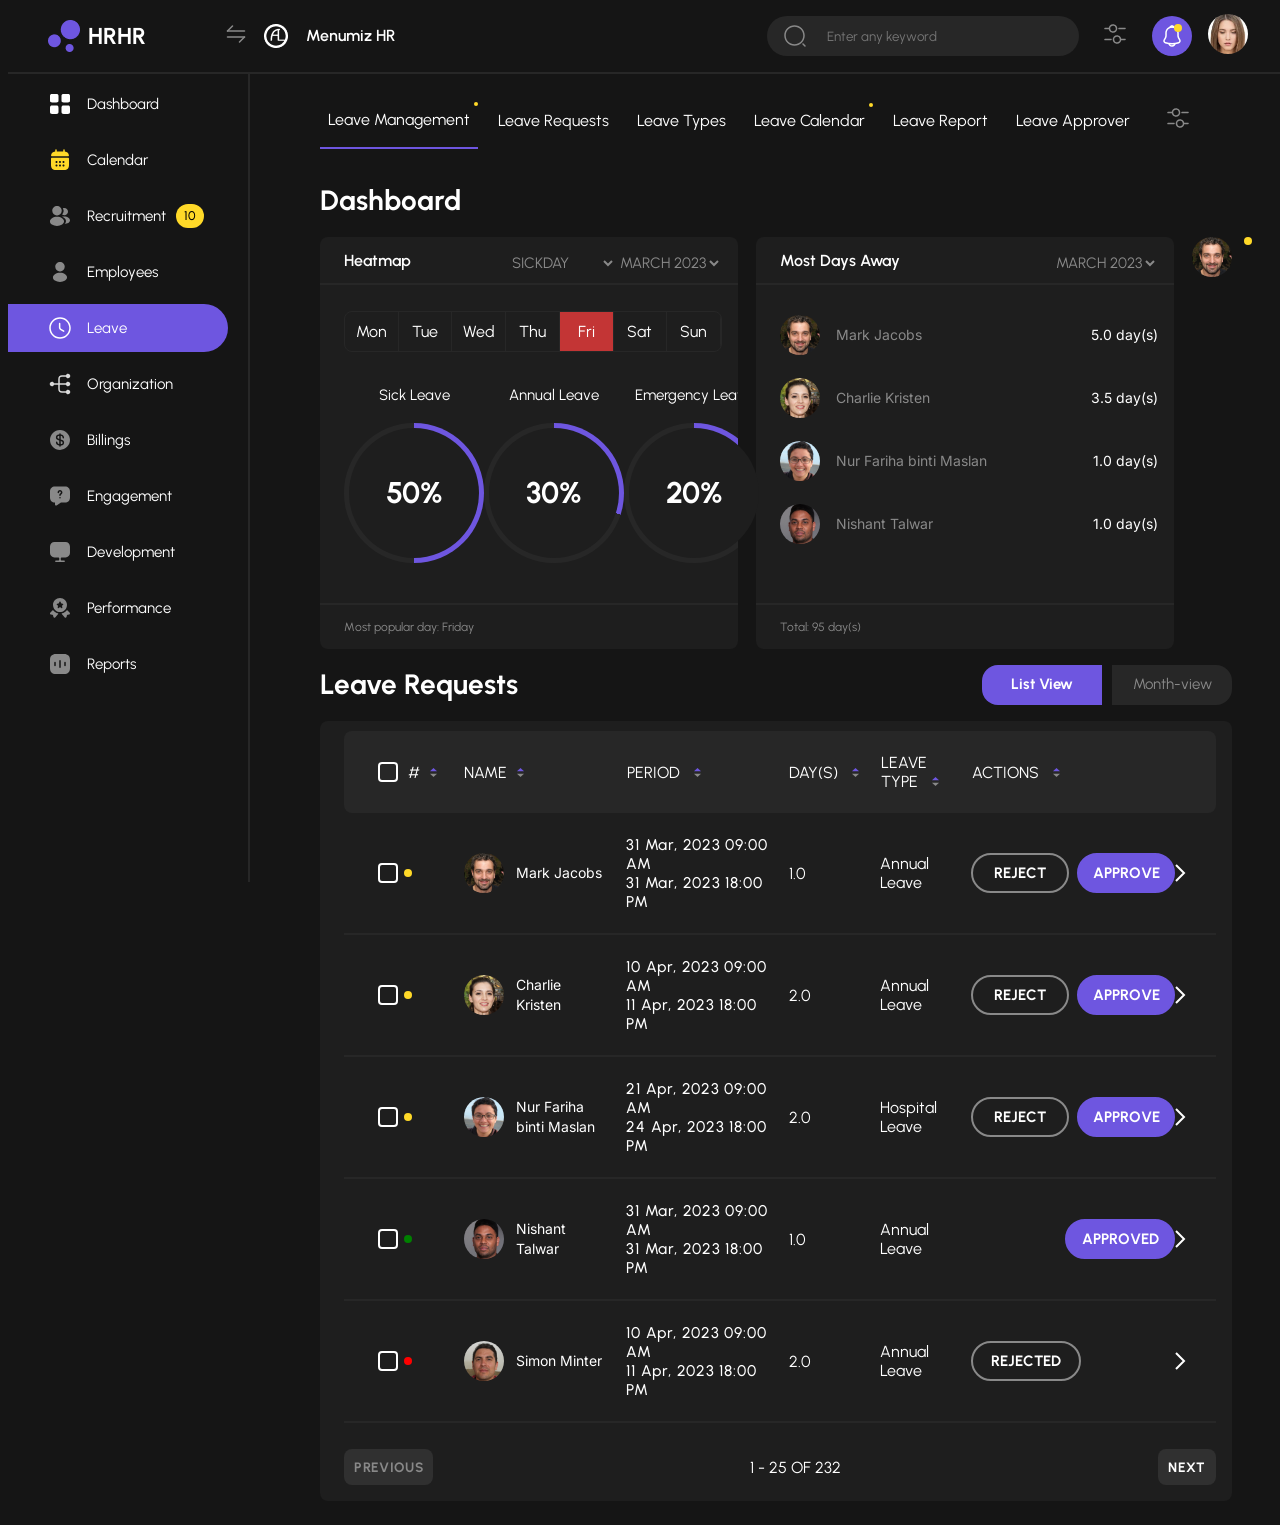
==== commit 3262a3c8: "checkbox custom styling done" ====
--- a/index.html
+++ b/index.html
@@ -275,7 +275,7 @@
                     <div class="table-head-div">
                       <div class="table-head-row-div">
                         <div class="table-col-div check-col-div">
-                          <input type="checkbox" />#
+                          <input type="checkbox" class="custom-checkbox" />#
                           <span class="sort-icon">
                             <img src="/assets/img/SortIcon.svg" />
                           </span>
--- a/assets/css/style.css
+++ b/assets/css/style.css
@@ -1,3 +1,4 @@
+@charset "UTF-8";
 * {
   font-family: "Urbanist", sans-serif;
   font-optical-sizing: auto;
@@ -618,9 +619,33 @@
   border-top-left-radius: 20px;
   border-bottom-left-radius: 20px;
   width: 70px;
-}
-.page-content .main-content .leave-requests-component .component-row .heatmap-component .data-row .leave-requests-table-div .table-head-row-div .check-col-div input[type=checkbox], .page-content .main-content .leave-requests-component .component-row .heatmap-component .data-row .leave-requests-table-div .table-body-row-div .check-col-div input[type=checkbox] {
+  display: flex;
+  align-items: center;
+}
+.page-content .main-content .leave-requests-component .component-row .heatmap-component .data-row .leave-requests-table-div .table-head-row-div .check-col-div .custom-checkbox, .page-content .main-content .leave-requests-component .component-row .heatmap-component .data-row .leave-requests-table-div .table-body-row-div .check-col-div .custom-checkbox {
+  width: 20px;
+  height: 20px;
+  -webkit-appearance: none;
+     -moz-appearance: none;
+          appearance: none; /* Remove default checkbox style */
+  border: 2px solid #fff; /* Border color */
+  background-color: transparent; /* Transparent background when unchecked */
+  cursor: pointer;
+  position: relative;
+  border-radius: 4px;
   margin-right: 10px;
+}
+.page-content .main-content .leave-requests-component .component-row .heatmap-component .data-row .leave-requests-table-div .table-head-row-div .check-col-div .custom-checkbox:checked, .page-content .main-content .leave-requests-component .component-row .heatmap-component .data-row .leave-requests-table-div .table-body-row-div .check-col-div .custom-checkbox:checked {
+  background-color: #6E56E0; /* Background color when checked */
+  border: 2px solid #6E56E0; /* Border color */
+}
+.page-content .main-content .leave-requests-component .component-row .heatmap-component .data-row .leave-requests-table-div .table-head-row-div .check-col-div .custom-checkbox:checked::after, .page-content .main-content .leave-requests-component .component-row .heatmap-component .data-row .leave-requests-table-div .table-body-row-div .check-col-div .custom-checkbox:checked::after {
+  content: "✔"; /* Checkmark */
+  color: white; /* Checkmark color */
+  font-size: 14px;
+  position: absolute;
+  top: 0px;
+  left: 2px;
 }
 .page-content .main-content .leave-requests-component .component-row .heatmap-component .data-row .leave-requests-table-div .table-head-row-div .pending-request, .page-content .main-content .leave-requests-component .component-row .heatmap-component .data-row .leave-requests-table-div .table-head-row-div .approved-request, .page-content .main-content .leave-requests-component .component-row .heatmap-component .data-row .leave-requests-table-div .table-head-row-div .rejected-request, .page-content .main-content .leave-requests-component .component-row .heatmap-component .data-row .leave-requests-table-div .table-body-row-div .pending-request, .page-content .main-content .leave-requests-component .component-row .heatmap-component .data-row .leave-requests-table-div .table-body-row-div .approved-request, .page-content .main-content .leave-requests-component .component-row .heatmap-component .data-row .leave-requests-table-div .table-body-row-div .rejected-request {
   position: relative;
@@ -628,7 +653,8 @@
 .page-content .main-content .leave-requests-component .component-row .heatmap-component .data-row .leave-requests-table-div .table-head-row-div .pending-request::after, .page-content .main-content .leave-requests-component .component-row .heatmap-component .data-row .leave-requests-table-div .table-body-row-div .pending-request::after {
   position: absolute;
   content: "";
-  top: 16px;
+  top: 19px;
+  left: 40px;
   width: 8px;
   height: 8px;
   border-radius: 50%;
@@ -637,7 +663,8 @@
 .page-content .main-content .leave-requests-component .component-row .heatmap-component .data-row .leave-requests-table-div .table-head-row-div .approved-request::after, .page-content .main-content .leave-requests-component .component-row .heatmap-component .data-row .leave-requests-table-div .table-body-row-div .approved-request::after {
   position: absolute;
   content: "";
-  top: 16px;
+  top: 19px;
+  left: 40px;
   width: 8px;
   height: 8px;
   border-radius: 50%;
@@ -646,7 +673,8 @@
 .page-content .main-content .leave-requests-component .component-row .heatmap-component .data-row .leave-requests-table-div .table-head-row-div .rejected-request::after, .page-content .main-content .leave-requests-component .component-row .heatmap-component .data-row .leave-requests-table-div .table-body-row-div .rejected-request::after {
   position: absolute;
   content: "";
-  top: 16px;
+  top: 19px;
+  left: 40px;
   width: 8px;
   height: 8px;
   border-radius: 50%;
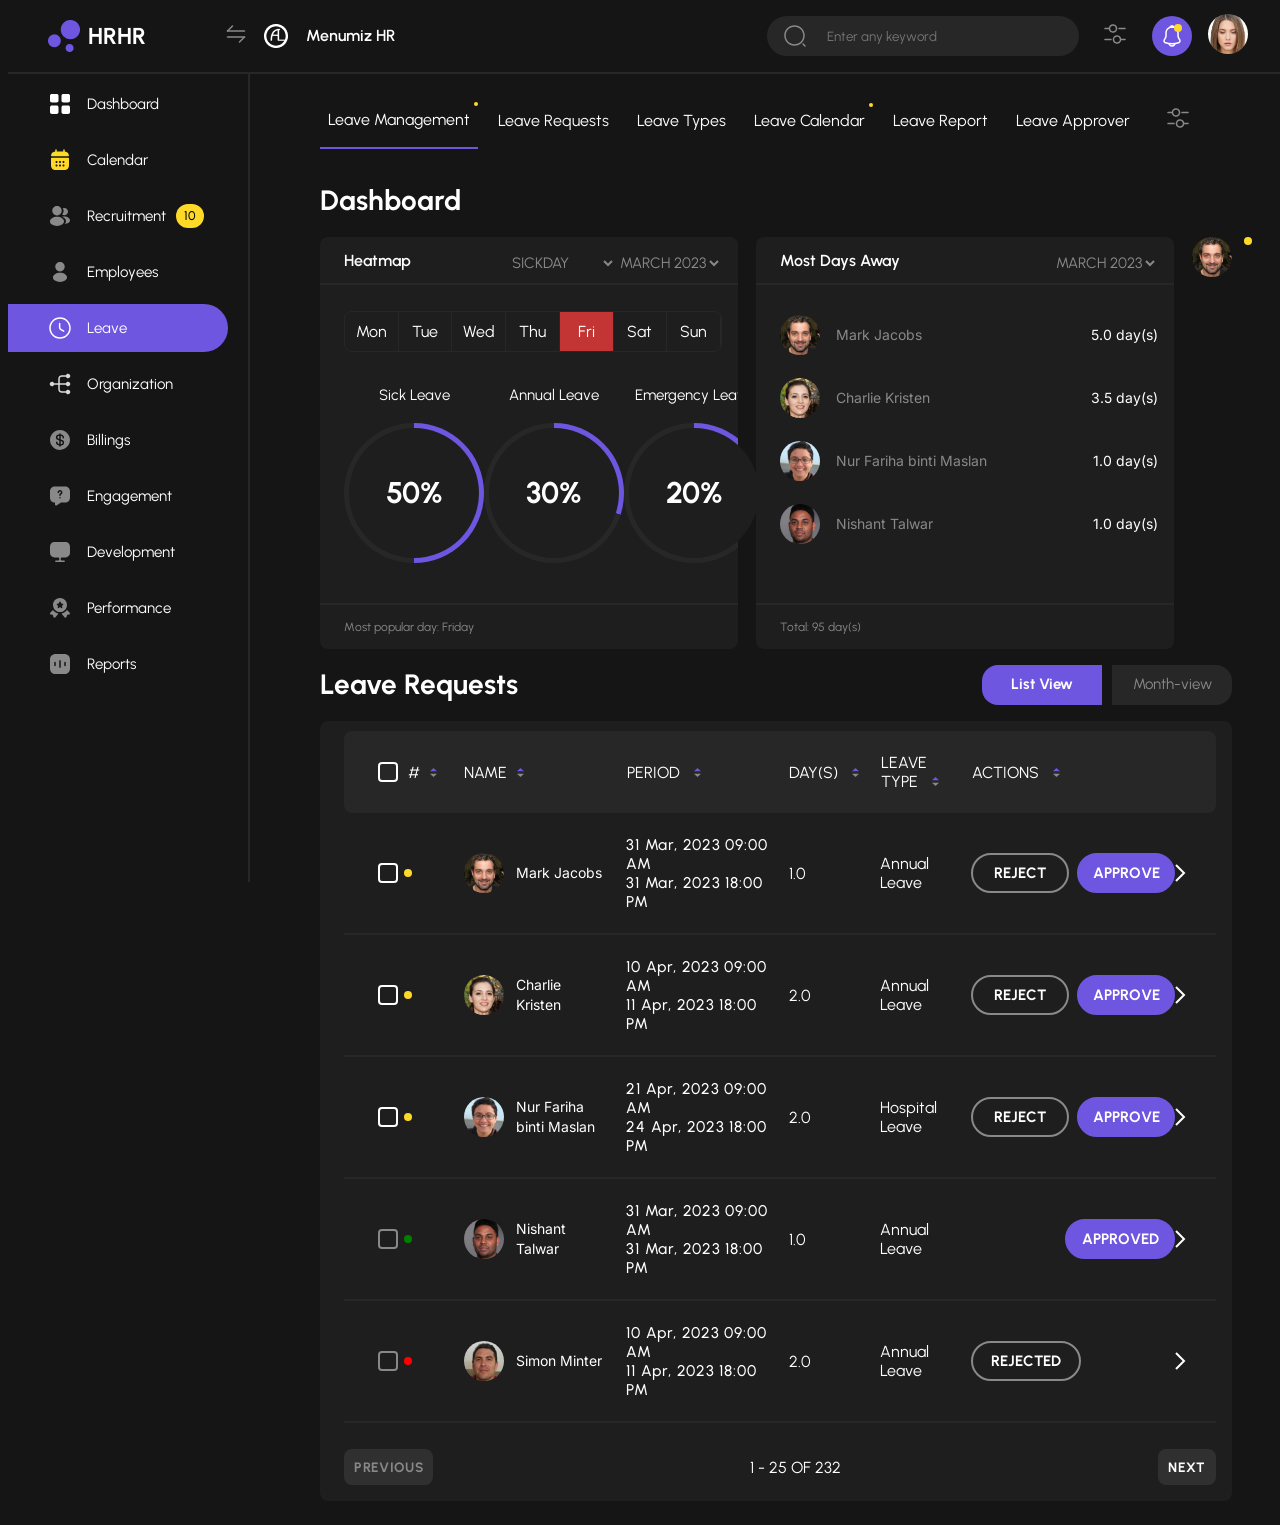
==== commit e24e862c: "check records done" ====
--- a/index.html
+++ b/index.html
@@ -258,7 +258,7 @@
               </div>
             </div>
           </div>
-          <div class="leave-requests-component">
+          <div id="leaveRequestsComponent" class="leave-requests-component">
             <div class="component-title-row">
               <h1 class="component-title">Leave Requests</h1>
               <div class="request-view-type-buttons-component">
@@ -269,13 +269,17 @@
               </div>
             </div>
             <div class="component-row">
-              <div class="heatmap-component">
+              <div class="leave-requests-component" id="leaveRequestsComponent">
                 <div class="data-row">
                   <div id="leaveRequestsTable" class="leave-requests-table-div">
                     <div class="table-head-div">
                       <div class="table-head-row-div">
                         <div class="table-col-div check-col-div">
-                          <input type="checkbox" class="custom-checkbox" />#
+                          <input
+                            id="tableHeaderCheckbox"
+                            type="checkbox"
+                            class="custom-checkbox"
+                          />#
                           <span class="sort-icon">
                             <img src="/assets/img/SortIcon.svg" />
                           </span>
@@ -967,10 +971,6 @@
         ></p>
       </div>
     </div>
-    <!-- <div style="display: none" class="modal-overlay"></div> -->
-    <!-- <div class="modal-overlay">
-      <div class="modal-content"></div>
-    </div> -->
     <div class="modal-overlay" id="modalOverlay">
       <div class="modal-content">
         <div class="modal-header">
@@ -984,7 +984,17 @@
         </div>
       </div>
     </div>
-
+    <div
+      id="totalCheckedRequests"
+      style="display: none"
+      class="main-conditional-footer"
+    >
+      <span>TOTAL : <label id="totalCount"></label></span>
+      <div class="actions-div">
+        <button class="reject" id="rejectTotalCheckRequest">REJECT</button>
+        <button class="approve" id="approveeTotalCheckRequest">APPROVE</button>
+      </div>
+    </div>
     <script type="text/javascript" src="/assets/js/main.js"></script>
   </body>
 </html>
--- a/assets/css/style.css
+++ b/assets/css/style.css
@@ -526,20 +526,20 @@
   align-items: flex-start;
   gap: 18px;
 }
-.page-content .main-content .leave-requests-component .component-row .heatmap-component {
+.page-content .main-content .leave-requests-component .component-row .leave-requests-component {
   background: #1E1E1E;
   flex: 1;
   border-radius: 8px;
   overflow: hidden;
 }
-.page-content .main-content .leave-requests-component .component-row .heatmap-component .header-row {
+.page-content .main-content .leave-requests-component .component-row .leave-requests-component .header-row {
   background: transparent;
   display: flex;
   justify-content: space-between;
   border-bottom: solid 2px #272727;
   padding: 16px 16px 10px 24px;
 }
-.page-content .main-content .leave-requests-component .component-row .heatmap-component .header-row .component-title {
+.page-content .main-content .leave-requests-component .component-row .leave-requests-component .header-row .component-title {
   color: #FFF;
   text-align: center;
   font-family: Urbanist;
@@ -549,11 +549,11 @@
   line-height: 100%;
   margin: 0px;
 }
-.page-content .main-content .leave-requests-component .component-row .heatmap-component .header-row .drodowns-component {
-  display: flex;
-  align-items: center;
-}
-.page-content .main-content .leave-requests-component .component-row .heatmap-component .header-row .drodowns-component select {
+.page-content .main-content .leave-requests-component .component-row .leave-requests-component .header-row .drodowns-component {
+  display: flex;
+  align-items: center;
+}
+.page-content .main-content .leave-requests-component .component-row .leave-requests-component .header-row .drodowns-component select {
   background-color: transparent;
   border: none;
   color: #898989;
@@ -565,14 +565,14 @@
   line-height: 100%; /* 15px */
   text-transform: uppercase;
 }
-.page-content .main-content .leave-requests-component .component-row .heatmap-component .header-row .drodowns-component select:focus {
+.page-content .main-content .leave-requests-component .component-row .leave-requests-component .header-row .drodowns-component select:focus {
   outline: none;
 }
-.page-content .main-content .leave-requests-component .component-row .heatmap-component .week-days-row {
+.page-content .main-content .leave-requests-component .component-row .leave-requests-component .week-days-row {
   padding: 10px 16px 10px 24px;
   overflow: hidden;
 }
-.page-content .main-content .leave-requests-component .component-row .heatmap-component .week-days-row .days-list {
+.page-content .main-content .leave-requests-component .component-row .leave-requests-component .week-days-row .days-list {
   display: flex;
   list-style: none;
   border: solid 1px #272727;
@@ -580,49 +580,49 @@
   overflow: hidden;
   padding: 0px;
 }
-.page-content .main-content .leave-requests-component .component-row .heatmap-component .week-days-row .days-list .day-list-item {
+.page-content .main-content .leave-requests-component .component-row .leave-requests-component .week-days-row .days-list .day-list-item {
   flex: 1;
   border-right: solid 1px #272727;
   padding: 10px;
   text-align: center;
   cursor: pointer;
 }
-.page-content .main-content .leave-requests-component .component-row .heatmap-component .week-days-row .days-list .active-day {
+.page-content .main-content .leave-requests-component .component-row .leave-requests-component .week-days-row .days-list .active-day {
   background: #C33535;
 }
-.page-content .main-content .leave-requests-component .component-row .heatmap-component .data-row {
+.page-content .main-content .leave-requests-component .component-row .leave-requests-component .data-row {
   display: flex;
   justify-content: space-between;
   padding: 10px 16px 10px 24px;
 }
-.page-content .main-content .leave-requests-component .component-row .heatmap-component .data-row .leave-requests-table-div {
+.page-content .main-content .leave-requests-component .component-row .leave-requests-component .data-row .leave-requests-table-div {
   min-width: 100%;
 }
-.page-content .main-content .leave-requests-component .component-row .heatmap-component .data-row .leave-requests-table-div .table-head-row-div {
+.page-content .main-content .leave-requests-component .component-row .leave-requests-component .data-row .leave-requests-table-div .table-head-row-div {
   border-radius: 8px;
   background-color: #272727;
   padding: 12px 20px;
   display: flex;
 }
-.page-content .main-content .leave-requests-component .component-row .heatmap-component .data-row .leave-requests-table-div .table-head-row-div, .page-content .main-content .leave-requests-component .component-row .heatmap-component .data-row .leave-requests-table-div .table-body-row-div {
+.page-content .main-content .leave-requests-component .component-row .leave-requests-component .data-row .leave-requests-table-div .table-head-row-div, .page-content .main-content .leave-requests-component .component-row .leave-requests-component .data-row .leave-requests-table-div .table-body-row-div {
   display: flex;
   align-items: center;
   padding: 12px 20px;
 }
-.page-content .main-content .leave-requests-component .component-row .heatmap-component .data-row .leave-requests-table-div .table-head-row-div div, .page-content .main-content .leave-requests-component .component-row .heatmap-component .data-row .leave-requests-table-div .table-body-row-div div {
+.page-content .main-content .leave-requests-component .component-row .leave-requests-component .data-row .leave-requests-table-div .table-head-row-div div, .page-content .main-content .leave-requests-component .component-row .leave-requests-component .data-row .leave-requests-table-div .table-body-row-div div {
   padding: 10px;
 }
-.page-content .main-content .leave-requests-component .component-row .heatmap-component .data-row .leave-requests-table-div .table-head-row-div div .sort-icon, .page-content .main-content .leave-requests-component .component-row .heatmap-component .data-row .leave-requests-table-div .table-body-row-div div .sort-icon {
+.page-content .main-content .leave-requests-component .component-row .leave-requests-component .data-row .leave-requests-table-div .table-head-row-div div .sort-icon, .page-content .main-content .leave-requests-component .component-row .leave-requests-component .data-row .leave-requests-table-div .table-body-row-div div .sort-icon {
   margin-left: 10px;
 }
-.page-content .main-content .leave-requests-component .component-row .heatmap-component .data-row .leave-requests-table-div .table-head-row-div .check-col-div, .page-content .main-content .leave-requests-component .component-row .heatmap-component .data-row .leave-requests-table-div .table-body-row-div .check-col-div {
+.page-content .main-content .leave-requests-component .component-row .leave-requests-component .data-row .leave-requests-table-div .table-head-row-div .check-col-div, .page-content .main-content .leave-requests-component .component-row .leave-requests-component .data-row .leave-requests-table-div .table-body-row-div .check-col-div {
   border-top-left-radius: 20px;
   border-bottom-left-radius: 20px;
   width: 70px;
   display: flex;
   align-items: center;
 }
-.page-content .main-content .leave-requests-component .component-row .heatmap-component .data-row .leave-requests-table-div .table-head-row-div .check-col-div .custom-checkbox, .page-content .main-content .leave-requests-component .component-row .heatmap-component .data-row .leave-requests-table-div .table-body-row-div .check-col-div .custom-checkbox {
+.page-content .main-content .leave-requests-component .component-row .leave-requests-component .data-row .leave-requests-table-div .table-head-row-div .check-col-div .custom-checkbox, .page-content .main-content .leave-requests-component .component-row .leave-requests-component .data-row .leave-requests-table-div .table-body-row-div .check-col-div .custom-checkbox {
   width: 20px;
   height: 20px;
   -webkit-appearance: none;
@@ -635,11 +635,15 @@
   border-radius: 4px;
   margin-right: 10px;
 }
-.page-content .main-content .leave-requests-component .component-row .heatmap-component .data-row .leave-requests-table-div .table-head-row-div .check-col-div .custom-checkbox:checked, .page-content .main-content .leave-requests-component .component-row .heatmap-component .data-row .leave-requests-table-div .table-body-row-div .check-col-div .custom-checkbox:checked {
+.page-content .main-content .leave-requests-component .component-row .leave-requests-component .data-row .leave-requests-table-div .table-head-row-div .check-col-div .disabled, .page-content .main-content .leave-requests-component .component-row .leave-requests-component .data-row .leave-requests-table-div .table-body-row-div .check-col-div .disabled {
+  border: 2px solid #888 !important;
+  cursor: no-drop;
+}
+.page-content .main-content .leave-requests-component .component-row .leave-requests-component .data-row .leave-requests-table-div .table-head-row-div .check-col-div .custom-checkbox:checked, .page-content .main-content .leave-requests-component .component-row .leave-requests-component .data-row .leave-requests-table-div .table-body-row-div .check-col-div .custom-checkbox:checked {
   background-color: #6E56E0; /* Background color when checked */
   border: 2px solid #6E56E0; /* Border color */
 }
-.page-content .main-content .leave-requests-component .component-row .heatmap-component .data-row .leave-requests-table-div .table-head-row-div .check-col-div .custom-checkbox:checked::after, .page-content .main-content .leave-requests-component .component-row .heatmap-component .data-row .leave-requests-table-div .table-body-row-div .check-col-div .custom-checkbox:checked::after {
+.page-content .main-content .leave-requests-component .component-row .leave-requests-component .data-row .leave-requests-table-div .table-head-row-div .check-col-div .custom-checkbox:checked::after, .page-content .main-content .leave-requests-component .component-row .leave-requests-component .data-row .leave-requests-table-div .table-body-row-div .check-col-div .custom-checkbox:checked::after {
   content: "✔"; /* Checkmark */
   color: white; /* Checkmark color */
   font-size: 14px;
@@ -647,10 +651,10 @@
   top: 0px;
   left: 2px;
 }
-.page-content .main-content .leave-requests-component .component-row .heatmap-component .data-row .leave-requests-table-div .table-head-row-div .pending-request, .page-content .main-content .leave-requests-component .component-row .heatmap-component .data-row .leave-requests-table-div .table-head-row-div .approved-request, .page-content .main-content .leave-requests-component .component-row .heatmap-component .data-row .leave-requests-table-div .table-head-row-div .rejected-request, .page-content .main-content .leave-requests-component .component-row .heatmap-component .data-row .leave-requests-table-div .table-body-row-div .pending-request, .page-content .main-content .leave-requests-component .component-row .heatmap-component .data-row .leave-requests-table-div .table-body-row-div .approved-request, .page-content .main-content .leave-requests-component .component-row .heatmap-component .data-row .leave-requests-table-div .table-body-row-div .rejected-request {
+.page-content .main-content .leave-requests-component .component-row .leave-requests-component .data-row .leave-requests-table-div .table-head-row-div .pending-request, .page-content .main-content .leave-requests-component .component-row .leave-requests-component .data-row .leave-requests-table-div .table-head-row-div .approved-request, .page-content .main-content .leave-requests-component .component-row .leave-requests-component .data-row .leave-requests-table-div .table-head-row-div .rejected-request, .page-content .main-content .leave-requests-component .component-row .leave-requests-component .data-row .leave-requests-table-div .table-body-row-div .pending-request, .page-content .main-content .leave-requests-component .component-row .leave-requests-component .data-row .leave-requests-table-div .table-body-row-div .approved-request, .page-content .main-content .leave-requests-component .component-row .leave-requests-component .data-row .leave-requests-table-div .table-body-row-div .rejected-request {
   position: relative;
 }
-.page-content .main-content .leave-requests-component .component-row .heatmap-component .data-row .leave-requests-table-div .table-head-row-div .pending-request::after, .page-content .main-content .leave-requests-component .component-row .heatmap-component .data-row .leave-requests-table-div .table-body-row-div .pending-request::after {
+.page-content .main-content .leave-requests-component .component-row .leave-requests-component .data-row .leave-requests-table-div .table-head-row-div .pending-request::after, .page-content .main-content .leave-requests-component .component-row .leave-requests-component .data-row .leave-requests-table-div .table-body-row-div .pending-request::after {
   position: absolute;
   content: "";
   top: 19px;
@@ -660,7 +664,7 @@
   border-radius: 50%;
   background: #FFD928;
 }
-.page-content .main-content .leave-requests-component .component-row .heatmap-component .data-row .leave-requests-table-div .table-head-row-div .approved-request::after, .page-content .main-content .leave-requests-component .component-row .heatmap-component .data-row .leave-requests-table-div .table-body-row-div .approved-request::after {
+.page-content .main-content .leave-requests-component .component-row .leave-requests-component .data-row .leave-requests-table-div .table-head-row-div .approved-request::after, .page-content .main-content .leave-requests-component .component-row .leave-requests-component .data-row .leave-requests-table-div .table-body-row-div .approved-request::after {
   position: absolute;
   content: "";
   top: 19px;
@@ -670,7 +674,7 @@
   border-radius: 50%;
   background: green;
 }
-.page-content .main-content .leave-requests-component .component-row .heatmap-component .data-row .leave-requests-table-div .table-head-row-div .rejected-request::after, .page-content .main-content .leave-requests-component .component-row .heatmap-component .data-row .leave-requests-table-div .table-body-row-div .rejected-request::after {
+.page-content .main-content .leave-requests-component .component-row .leave-requests-component .data-row .leave-requests-table-div .table-head-row-div .rejected-request::after, .page-content .main-content .leave-requests-component .component-row .leave-requests-component .data-row .leave-requests-table-div .table-body-row-div .rejected-request::after {
   position: absolute;
   content: "";
   top: 19px;
@@ -680,12 +684,12 @@
   border-radius: 50%;
   background: red;
 }
-.page-content .main-content .leave-requests-component .component-row .heatmap-component .data-row .leave-requests-table-div .table-head-row-div .name-col-div, .page-content .main-content .leave-requests-component .component-row .heatmap-component .data-row .leave-requests-table-div .table-body-row-div .name-col-div {
+.page-content .main-content .leave-requests-component .component-row .leave-requests-component .data-row .leave-requests-table-div .table-head-row-div .name-col-div, .page-content .main-content .leave-requests-component .component-row .leave-requests-component .data-row .leave-requests-table-div .table-body-row-div .name-col-div {
   flex: 2;
   display: flex;
   align-items: center;
 }
-.page-content .main-content .leave-requests-component .component-row .heatmap-component .data-row .leave-requests-table-div .table-head-row-div .name-col-div .user-name, .page-content .main-content .leave-requests-component .component-row .heatmap-component .data-row .leave-requests-table-div .table-body-row-div .name-col-div .user-name {
+.page-content .main-content .leave-requests-component .component-row .leave-requests-component .data-row .leave-requests-table-div .table-head-row-div .name-col-div .user-name, .page-content .main-content .leave-requests-component .component-row .leave-requests-component .data-row .leave-requests-table-div .table-body-row-div .name-col-div .user-name {
   color: #FFF;
   font-family: Inter;
   font-size: 14px;
@@ -694,14 +698,14 @@
   line-height: 20px;
   margin-left: 12px;
 }
-.page-content .main-content .leave-requests-component .component-row .heatmap-component .data-row .leave-requests-table-div .table-head-row-div .period-col-div, .page-content .main-content .leave-requests-component .component-row .heatmap-component .data-row .leave-requests-table-div .table-body-row-div .period-col-div {
+.page-content .main-content .leave-requests-component .component-row .leave-requests-component .data-row .leave-requests-table-div .table-head-row-div .period-col-div, .page-content .main-content .leave-requests-component .component-row .leave-requests-component .data-row .leave-requests-table-div .table-body-row-div .period-col-div {
   flex: 2;
 }
-.page-content .main-content .leave-requests-component .component-row .heatmap-component .data-row .leave-requests-table-div .table-head-row-div .period-col-div .period-col-span, .page-content .main-content .leave-requests-component .component-row .heatmap-component .data-row .leave-requests-table-div .table-body-row-div .period-col-div .period-col-span {
+.page-content .main-content .leave-requests-component .component-row .leave-requests-component .data-row .leave-requests-table-div .table-head-row-div .period-col-div .period-col-span, .page-content .main-content .leave-requests-component .component-row .leave-requests-component .data-row .leave-requests-table-div .table-body-row-div .period-col-div .period-col-span {
   display: flex;
   flex-direction: column;
 }
-.page-content .main-content .leave-requests-component .component-row .heatmap-component .data-row .leave-requests-table-div .table-head-row-div .period-col-div .period-col-span label, .page-content .main-content .leave-requests-component .component-row .heatmap-component .data-row .leave-requests-table-div .table-body-row-div .period-col-div .period-col-span label {
+.page-content .main-content .leave-requests-component .component-row .leave-requests-component .data-row .leave-requests-table-div .table-head-row-div .period-col-div .period-col-span label, .page-content .main-content .leave-requests-component .component-row .leave-requests-component .data-row .leave-requests-table-div .table-body-row-div .period-col-div .period-col-span label {
   color: #FFF;
   font-family: Urbanist;
   font-size: 15.528px;
@@ -710,33 +714,33 @@
   line-height: normal;
   letter-spacing: 0.776px;
 }
-.page-content .main-content .leave-requests-component .component-row .heatmap-component .data-row .leave-requests-table-div .table-head-row-div .days-col-div, .page-content .main-content .leave-requests-component .component-row .heatmap-component .data-row .leave-requests-table-div .table-body-row-div .days-col-div {
+.page-content .main-content .leave-requests-component .component-row .leave-requests-component .data-row .leave-requests-table-div .table-head-row-div .days-col-div, .page-content .main-content .leave-requests-component .component-row .leave-requests-component .data-row .leave-requests-table-div .table-body-row-div .days-col-div {
   flex: 1;
 }
-.page-content .main-content .leave-requests-component .component-row .heatmap-component .data-row .leave-requests-table-div .table-head-row-div .leave-col-div, .page-content .main-content .leave-requests-component .component-row .heatmap-component .data-row .leave-requests-table-div .table-body-row-div .leave-col-div {
+.page-content .main-content .leave-requests-component .component-row .leave-requests-component .data-row .leave-requests-table-div .table-head-row-div .leave-col-div, .page-content .main-content .leave-requests-component .component-row .leave-requests-component .data-row .leave-requests-table-div .table-body-row-div .leave-col-div {
   flex: 1;
 }
-.page-content .main-content .leave-requests-component .component-row .heatmap-component .data-row .leave-requests-table-div .table-head-row-div .actions-col-div, .page-content .main-content .leave-requests-component .component-row .heatmap-component .data-row .leave-requests-table-div .table-body-row-div .actions-col-div {
+.page-content .main-content .leave-requests-component .component-row .leave-requests-component .data-row .leave-requests-table-div .table-head-row-div .actions-col-div, .page-content .main-content .leave-requests-component .component-row .leave-requests-component .data-row .leave-requests-table-div .table-body-row-div .actions-col-div {
   border-top-right-radius: 20px;
   border-bottom-right-radius: 20px;
   flex: 3;
 }
-.page-content .main-content .leave-requests-component .component-row .heatmap-component .data-row .leave-requests-table-div .table-head-row-div .actions-col-div .actions-col-span, .page-content .main-content .leave-requests-component .component-row .heatmap-component .data-row .leave-requests-table-div .table-body-row-div .actions-col-div .actions-col-span {
-  display: flex;
-  align-items: center;
-  justify-content: space-between;
-}
-.page-content .main-content .leave-requests-component .component-row .heatmap-component .data-row .leave-requests-table-div .table-head-row-div .actions-col-div .actions-col-span .buttons-span, .page-content .main-content .leave-requests-component .component-row .heatmap-component .data-row .leave-requests-table-div .table-body-row-div .actions-col-div .actions-col-span .buttons-span {
-  display: flex;
-  align-items: center;
-}
-.page-content .main-content .leave-requests-component .component-row .heatmap-component .data-row .leave-requests-table-div .table-head-row-div .actions-col-div .actions-col-span .buttons-span .reject, .page-content .main-content .leave-requests-component .component-row .heatmap-component .data-row .leave-requests-table-div .table-head-row-div .actions-col-div .actions-col-span .buttons-span .approve, .page-content .main-content .leave-requests-component .component-row .heatmap-component .data-row .leave-requests-table-div .table-body-row-div .actions-col-div .actions-col-span .buttons-span .reject, .page-content .main-content .leave-requests-component .component-row .heatmap-component .data-row .leave-requests-table-div .table-body-row-div .actions-col-div .actions-col-span .buttons-span .approve {
+.page-content .main-content .leave-requests-component .component-row .leave-requests-component .data-row .leave-requests-table-div .table-head-row-div .actions-col-div .actions-col-span, .page-content .main-content .leave-requests-component .component-row .leave-requests-component .data-row .leave-requests-table-div .table-body-row-div .actions-col-div .actions-col-span {
+  display: flex;
+  align-items: center;
+  justify-content: space-between;
+}
+.page-content .main-content .leave-requests-component .component-row .leave-requests-component .data-row .leave-requests-table-div .table-head-row-div .actions-col-div .actions-col-span .buttons-span, .page-content .main-content .leave-requests-component .component-row .leave-requests-component .data-row .leave-requests-table-div .table-body-row-div .actions-col-div .actions-col-span .buttons-span {
+  display: flex;
+  align-items: center;
+}
+.page-content .main-content .leave-requests-component .component-row .leave-requests-component .data-row .leave-requests-table-div .table-head-row-div .actions-col-div .actions-col-span .buttons-span .reject, .page-content .main-content .leave-requests-component .component-row .leave-requests-component .data-row .leave-requests-table-div .table-head-row-div .actions-col-div .actions-col-span .buttons-span .approve, .page-content .main-content .leave-requests-component .component-row .leave-requests-component .data-row .leave-requests-table-div .table-body-row-div .actions-col-div .actions-col-span .buttons-span .reject, .page-content .main-content .leave-requests-component .component-row .leave-requests-component .data-row .leave-requests-table-div .table-body-row-div .actions-col-div .actions-col-span .buttons-span .approve {
   cursor: pointer;
   width: 98px;
   height: 40px;
   border-radius: 20px;
 }
-.page-content .main-content .leave-requests-component .component-row .heatmap-component .data-row .leave-requests-table-div .table-head-row-div .actions-col-div .actions-col-span .buttons-span .reject, .page-content .main-content .leave-requests-component .component-row .heatmap-component .data-row .leave-requests-table-div .table-body-row-div .actions-col-div .actions-col-span .buttons-span .reject {
+.page-content .main-content .leave-requests-component .component-row .leave-requests-component .data-row .leave-requests-table-div .table-head-row-div .actions-col-div .actions-col-span .buttons-span .reject, .page-content .main-content .leave-requests-component .component-row .leave-requests-component .data-row .leave-requests-table-div .table-body-row-div .actions-col-div .actions-col-span .buttons-span .reject {
   border: solid 2px #898989;
   background-color: #1E1E1E;
   color: #FFF;
@@ -747,7 +751,7 @@
   line-height: 140%; /* 21px */
   text-transform: uppercase;
 }
-.page-content .main-content .leave-requests-component .component-row .heatmap-component .data-row .leave-requests-table-div .table-head-row-div .actions-col-div .actions-col-span .buttons-span .approve, .page-content .main-content .leave-requests-component .component-row .heatmap-component .data-row .leave-requests-table-div .table-body-row-div .actions-col-div .actions-col-span .buttons-span .approve {
+.page-content .main-content .leave-requests-component .component-row .leave-requests-component .data-row .leave-requests-table-div .table-head-row-div .actions-col-div .actions-col-span .buttons-span .approve, .page-content .main-content .leave-requests-component .component-row .leave-requests-component .data-row .leave-requests-table-div .table-body-row-div .actions-col-div .actions-col-span .buttons-span .approve {
   border: solid 2px #6E56E0;
   background-color: #6E56E0;
   color: #FFF;
@@ -759,18 +763,18 @@
   text-transform: uppercase;
   margin-left: 8px;
 }
-.page-content .main-content .leave-requests-component .component-row .heatmap-component .data-row .leave-requests-table-div .table-head-row-div .actions-col-div .actions-col-span .approved-buttons-span, .page-content .main-content .leave-requests-component .component-row .heatmap-component .data-row .leave-requests-table-div .table-body-row-div .actions-col-div .actions-col-span .approved-buttons-span {
+.page-content .main-content .leave-requests-component .component-row .leave-requests-component .data-row .leave-requests-table-div .table-head-row-div .actions-col-div .actions-col-span .approved-buttons-span, .page-content .main-content .leave-requests-component .component-row .leave-requests-component .data-row .leave-requests-table-div .table-body-row-div .actions-col-div .actions-col-span .approved-buttons-span {
   display: flex;
   align-items: center;
   justify-content: flex-end;
   min-width: 204px;
 }
-.page-content .main-content .leave-requests-component .component-row .heatmap-component .data-row .leave-requests-table-div .table-head-row-div .actions-col-div .actions-col-span .approved-buttons-span .approve, .page-content .main-content .leave-requests-component .component-row .heatmap-component .data-row .leave-requests-table-div .table-body-row-div .actions-col-div .actions-col-span .approved-buttons-span .approve {
+.page-content .main-content .leave-requests-component .component-row .leave-requests-component .data-row .leave-requests-table-div .table-head-row-div .actions-col-div .actions-col-span .approved-buttons-span .approve, .page-content .main-content .leave-requests-component .component-row .leave-requests-component .data-row .leave-requests-table-div .table-body-row-div .actions-col-div .actions-col-span .approved-buttons-span .approve {
   width: 110px;
   height: 40px;
   border-radius: 20px;
 }
-.page-content .main-content .leave-requests-component .component-row .heatmap-component .data-row .leave-requests-table-div .table-head-row-div .actions-col-div .actions-col-span .approved-buttons-span .approve, .page-content .main-content .leave-requests-component .component-row .heatmap-component .data-row .leave-requests-table-div .table-body-row-div .actions-col-div .actions-col-span .approved-buttons-span .approve {
+.page-content .main-content .leave-requests-component .component-row .leave-requests-component .data-row .leave-requests-table-div .table-head-row-div .actions-col-div .actions-col-span .approved-buttons-span .approve, .page-content .main-content .leave-requests-component .component-row .leave-requests-component .data-row .leave-requests-table-div .table-body-row-div .actions-col-div .actions-col-span .approved-buttons-span .approve {
   border: solid 2px #6E56E0;
   background-color: #6E56E0;
   color: #FFF;
@@ -782,13 +786,13 @@
   text-transform: uppercase;
   margin-left: 8px;
 }
-.page-content .main-content .leave-requests-component .component-row .heatmap-component .data-row .leave-requests-table-div .table-head-row-div .actions-col-div .actions-col-span .rejected-buttons-span, .page-content .main-content .leave-requests-component .component-row .heatmap-component .data-row .leave-requests-table-div .table-body-row-div .actions-col-div .actions-col-span .rejected-buttons-span {
+.page-content .main-content .leave-requests-component .component-row .leave-requests-component .data-row .leave-requests-table-div .table-head-row-div .actions-col-div .actions-col-span .rejected-buttons-span, .page-content .main-content .leave-requests-component .component-row .leave-requests-component .data-row .leave-requests-table-div .table-body-row-div .actions-col-div .actions-col-span .rejected-buttons-span {
   display: flex;
   align-items: center;
   justify-content: flex-start;
   min-width: 204px;
 }
-.page-content .main-content .leave-requests-component .component-row .heatmap-component .data-row .leave-requests-table-div .table-head-row-div .actions-col-div .actions-col-span .rejected-buttons-span .reject, .page-content .main-content .leave-requests-component .component-row .heatmap-component .data-row .leave-requests-table-div .table-body-row-div .actions-col-div .actions-col-span .rejected-buttons-span .reject {
+.page-content .main-content .leave-requests-component .component-row .leave-requests-component .data-row .leave-requests-table-div .table-head-row-div .actions-col-div .actions-col-span .rejected-buttons-span .reject, .page-content .main-content .leave-requests-component .component-row .leave-requests-component .data-row .leave-requests-table-div .table-body-row-div .actions-col-div .actions-col-span .rejected-buttons-span .reject {
   width: 110px;
   height: 40px;
   border-radius: 20px;
@@ -803,23 +807,23 @@
   line-height: 140%; /* 21px */
   text-transform: uppercase;
 }
-.page-content .main-content .leave-requests-component .component-row .heatmap-component .data-row .leave-requests-table-div .table-body-row-div {
+.page-content .main-content .leave-requests-component .component-row .leave-requests-component .data-row .leave-requests-table-div .table-body-row-div {
   border-bottom: solid 2px #272727;
 }
-.page-content .main-content .leave-requests-component .component-row .heatmap-component .component-footer {
+.page-content .main-content .leave-requests-component .component-row .leave-requests-component .component-footer {
   padding: 16px 16px 16px 24px;
   display: flex;
   align-items: center;
   justify-content: space-between;
 }
-.page-content .main-content .leave-requests-component .component-row .heatmap-component .component-footer .pagination-btn {
+.page-content .main-content .leave-requests-component .component-row .leave-requests-component .component-footer .pagination-btn {
   background-color: rgba(255, 255, 255, 0.08);
   border: none;
   padding: 10px;
   border-radius: 8px;
   cursor: pointer;
 }
-.page-content .main-content .leave-requests-component .component-row .heatmap-component .component-footer .prev-btn, .page-content .main-content .leave-requests-component .component-row .heatmap-component .component-footer .next-btn {
+.page-content .main-content .leave-requests-component .component-row .leave-requests-component .component-footer .prev-btn, .page-content .main-content .leave-requests-component .component-row .leave-requests-component .component-footer .next-btn {
   color: #fff;
   font-family: Urbanist;
   font-size: 13.587px;
@@ -829,7 +833,7 @@
   letter-spacing: 0.679px;
   text-transform: uppercase;
 }
-.page-content .main-content .leave-requests-component .component-row .heatmap-component .component-footer .disabled {
+.page-content .main-content .leave-requests-component .component-row .leave-requests-component .component-footer .disabled {
   color: #898989 !important;
 }
 .page-content .main-content .leave-requests-component .component-row .most-day-away-component {
@@ -1776,4 +1780,50 @@
   margin: 0 20px 0 15px;
   width: 130px;
   height: 40px;
+}
+
+.main-conditional-footer {
+  position: fixed;
+  background-color: #272727;
+  width: calc(100% - 30px);
+  padding: 16px;
+  color: #fff;
+  bottom: 0px;
+  left: 0px;
+  display: flex;
+  justify-content: space-between;
+  align-items: center;
+}
+.main-conditional-footer .actions-div {
+  display: flex;
+  align-items: center;
+}
+.main-conditional-footer .actions-div .reject, .main-conditional-footer .actions-div .approve {
+  cursor: pointer;
+  width: 98px;
+  height: 40px;
+  border-radius: 20px;
+}
+.main-conditional-footer .actions-div .reject {
+  border: solid 2px #898989;
+  background-color: #1E1E1E;
+  color: #FFF;
+  font-family: Urbanist;
+  font-size: 15px;
+  font-style: normal;
+  font-weight: 700;
+  line-height: 140%; /* 21px */
+  text-transform: uppercase;
+}
+.main-conditional-footer .actions-div .approve {
+  border: solid 2px #6E56E0;
+  background-color: #6E56E0;
+  color: #FFF;
+  font-family: Urbanist;
+  font-size: 15px;
+  font-style: normal;
+  font-weight: 700;
+  line-height: 140%; /* 21px */
+  text-transform: uppercase;
+  margin-left: 8px;
 }/*# sourceMappingURL=style.css.map */
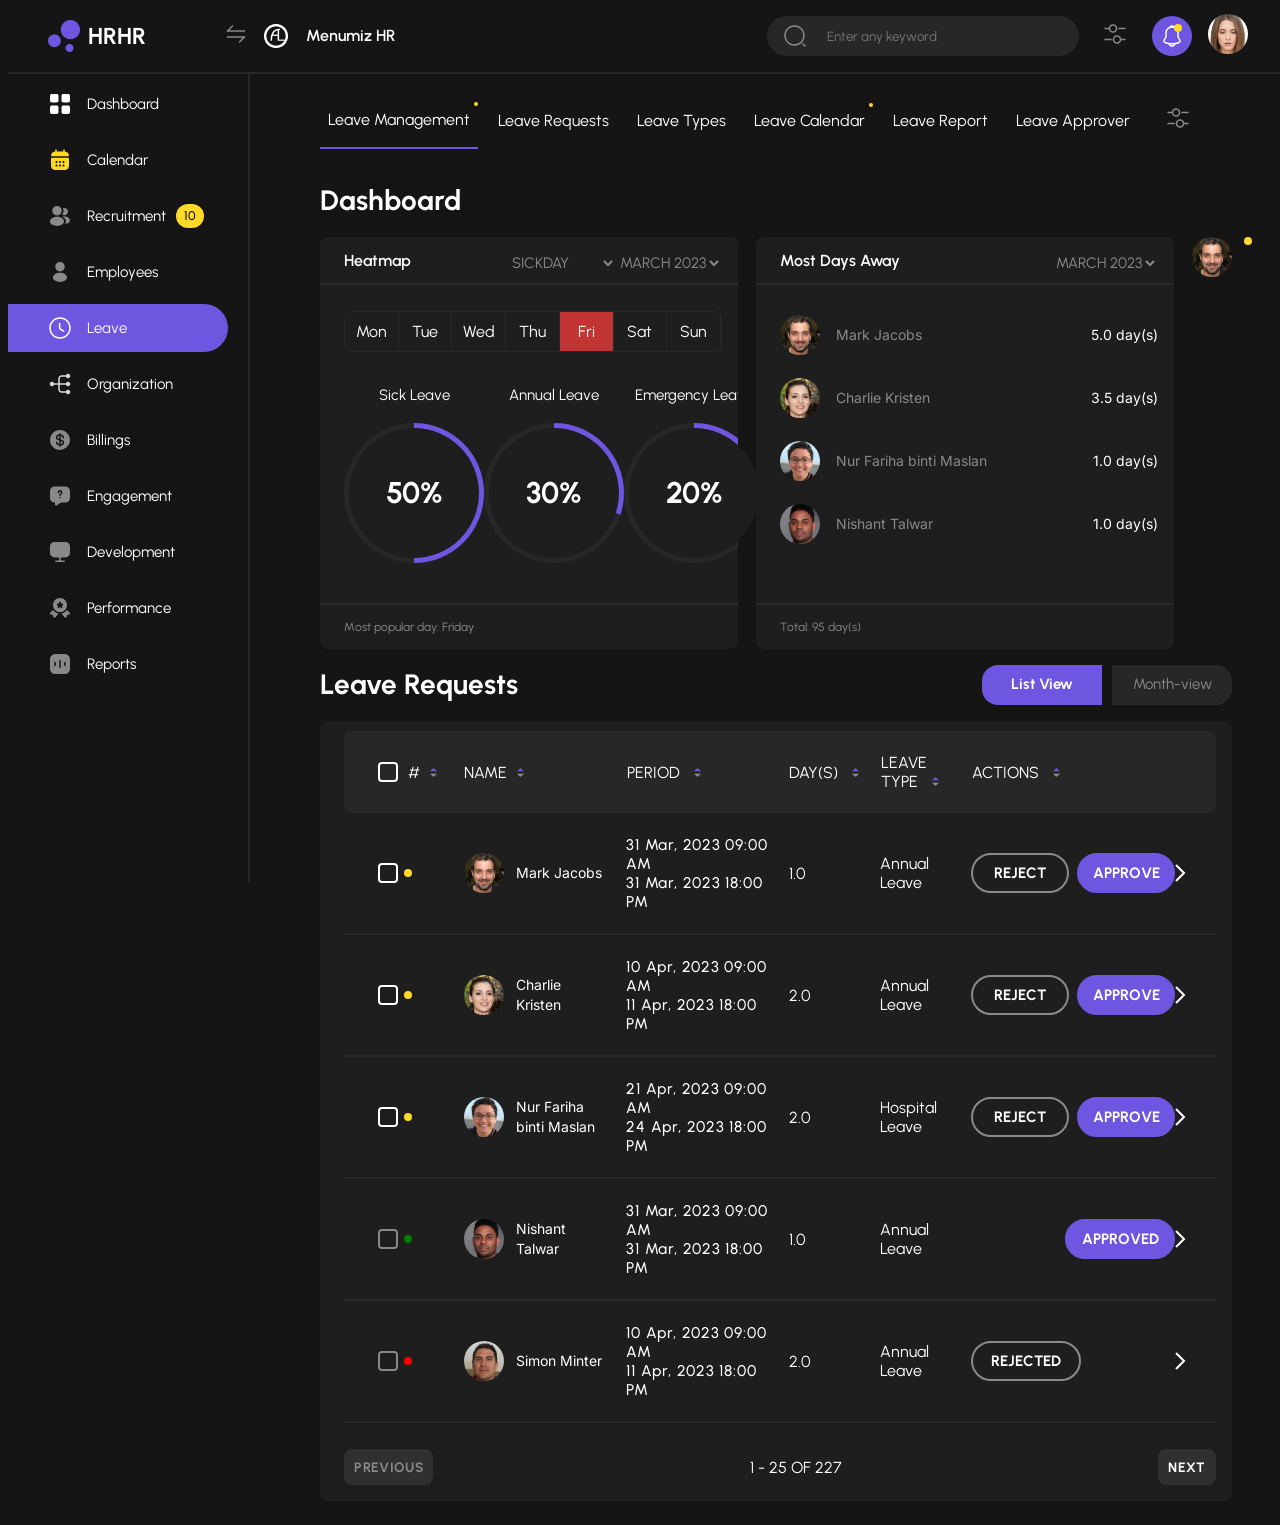
==== commit ae309fe0: "done" ====
--- a/index.html
+++ b/index.html
@@ -46,7 +46,7 @@
             <img src="/assets/img/NotificationIcon.svg" />
           </div>
           <div class="account-action-component">
-            <img src="/assets/img/User1Avatar.svg" />
+            <img src="/assets/img/avatars/Admin.svg" />
           </div>
         </div>
       </div>
@@ -254,7 +254,7 @@
                 </div>
               </div>
               <div class="avatar-component">
-                <img src="/assets/img/User2Avatar.png" />
+                <img src="/assets/img/avatars/Mark.svg" />
               </div>
             </div>
           </div>
@@ -329,7 +329,7 @@
                     >
                     <span class="spaerate-record">-</span>
                     <span id="endRecordItem" class="end-record-item">25</span>
-                    <span class="total-records">OF 232</span>
+                    <span class="total-records">OF 227</span>
                   </div>
                   <button id="nextBtn" class="pagination-btn next-btn">
                     NEXT
@@ -617,7 +617,7 @@
           <ul class="notifications-list">
             <li class="notifications-list-item">
               <div class="notification-user-avatar active">
-                <img src="/assets/img/User2Avatar.png" />
+                <img src="/assets/img/avatars/Mark.svg" />
               </div>
               <div class="notifications-content-component">
                 <p class="notification-message">
@@ -630,12 +630,12 @@
             </li>
             <li class="notifications-list-item">
               <div class="notification-user-avatar active">
-                <img src="/assets/img/User3Avatar.png" />
+                <img src="/assets/img/avatars/Charlie.svg" />
               </div>
               <div class="notifications-content-component">
                 <p class="notification-message">
-                  <strong class="user-name">Mark Jacobs</strong>has applied for
-                  leave and is currently awaiting approval.
+                  <strong class="user-name">Charlie Kristen</strong>has applied
+                  for leave and is currently awaiting approval.
                 </p>
 
                 <label class="notification-time">Today at 09:42 AM</label>
@@ -643,12 +643,12 @@
             </li>
             <li class="notifications-list-item">
               <div class="notification-user-avatar active">
-                <img src="/assets/img/User1Avatar.svg" />
+                <img src="/assets/img/avatars/Nur.svg" />
               </div>
               <div class="notifications-content-component">
                 <p class="notification-message">
-                  <strong class="user-name">Mark Jacobs</strong>has applied for
-                  leave and is currently awaiting approval.
+                  <strong class="user-name">Nur Fariha binti Maslan</strong>has
+                  applied for leave and is currently awaiting approval.
                 </p>
 
                 <label class="notification-time">Today at 09:42 AM</label>
@@ -656,41 +656,32 @@
             </li>
             <li class="notifications-list-item">
               <div class="notification-user-avatar">
-                <img src="/assets/img/User2Avatar.png" />
+                <img src="/assets/img/avatars/Nur1.svg" />
               </div>
               <div class="notifications-content-component">
-                <p class="notification-message">
-                  <strong class="user-name">Mark Jacobs</strong>has applied for
-                  leave and is currently awaiting approval.
+                <p class="notification-message read-message">
+                  <strong class="user-name">Nur Fariha binti Maslan</strong>has
+                  applied for leave and is currently awaiting approval.
                 </p>
 
-                <label class="notification-time">Today at 09:42 AM</label>
+                <label class="notification-time read-time"
+                  >Today at 09:42 AM</label
+                >
               </div>
             </li>
             <li class="notifications-list-item">
               <div class="notification-user-avatar">
-                <img src="/assets/img/User3Avatar.png" />
+                <img src="/assets/img/avatars/Nishant.svg" />
               </div>
               <div class="notifications-content-component">
-                <p class="notification-message">
-                  <strong class="user-name">Mark Jacobs</strong>has applied for
-                  leave and is currently awaiting approval.
+                <p class="notification-message read-message">
+                  <strong class="user-name">Nishant Talwar</strong>has applied
+                  for leave and is currently awaiting approval.
                 </p>
 
-                <label class="notification-time">Today at 09:42 AM</label>
-              </div>
-            </li>
-            <li class="notifications-list-item">
-              <div class="notification-user-avatar">
-                <img src="/assets/img/User1Avatar.svg" />
-              </div>
-              <div class="notifications-content-component">
-                <p class="notification-message">
-                  <strong class="user-name">Mark Jacobs</strong>has applied for
-                  leave and is currently awaiting approval.
-                </p>
-
-                <label class="notification-time">Today at 09:42 AM</label>
+                <label class="notification-time read-time"
+                  >Today at 09:42 AM</label
+                >
               </div>
             </li>
           </ul>
--- a/assets/css/style.css
+++ b/assets/css/style.css
@@ -1245,6 +1245,13 @@
   background: transparent;
   margin-right: 8px;
 }
+.page-content .main-content .notifications-component .notifications-list .notifications-list-item .notifications-content-component .read-message {
+  color: #898989 !important;
+  font-weight: 400 !important;
+}
+.page-content .main-content .notifications-component .notifications-list .notifications-list-item .notifications-content-component .read-message .user-name {
+  font-weight: 400 !important;
+}
 .page-content .main-content .notifications-component .notifications-list .notifications-list-item .notifications-content-component .notification-time {
   color: #ccc;
   font-family: Inter;
@@ -1253,6 +1260,9 @@
   font-weight: 500;
   line-height: 20px;
   background: transparent;
+}
+.page-content .main-content .notifications-component .notifications-list .notifications-list-item .notifications-content-component .read-time {
+  color: #697386 !important;
 }
 .page-content .main-content .leave-deatils-component {
   width: 464px;
